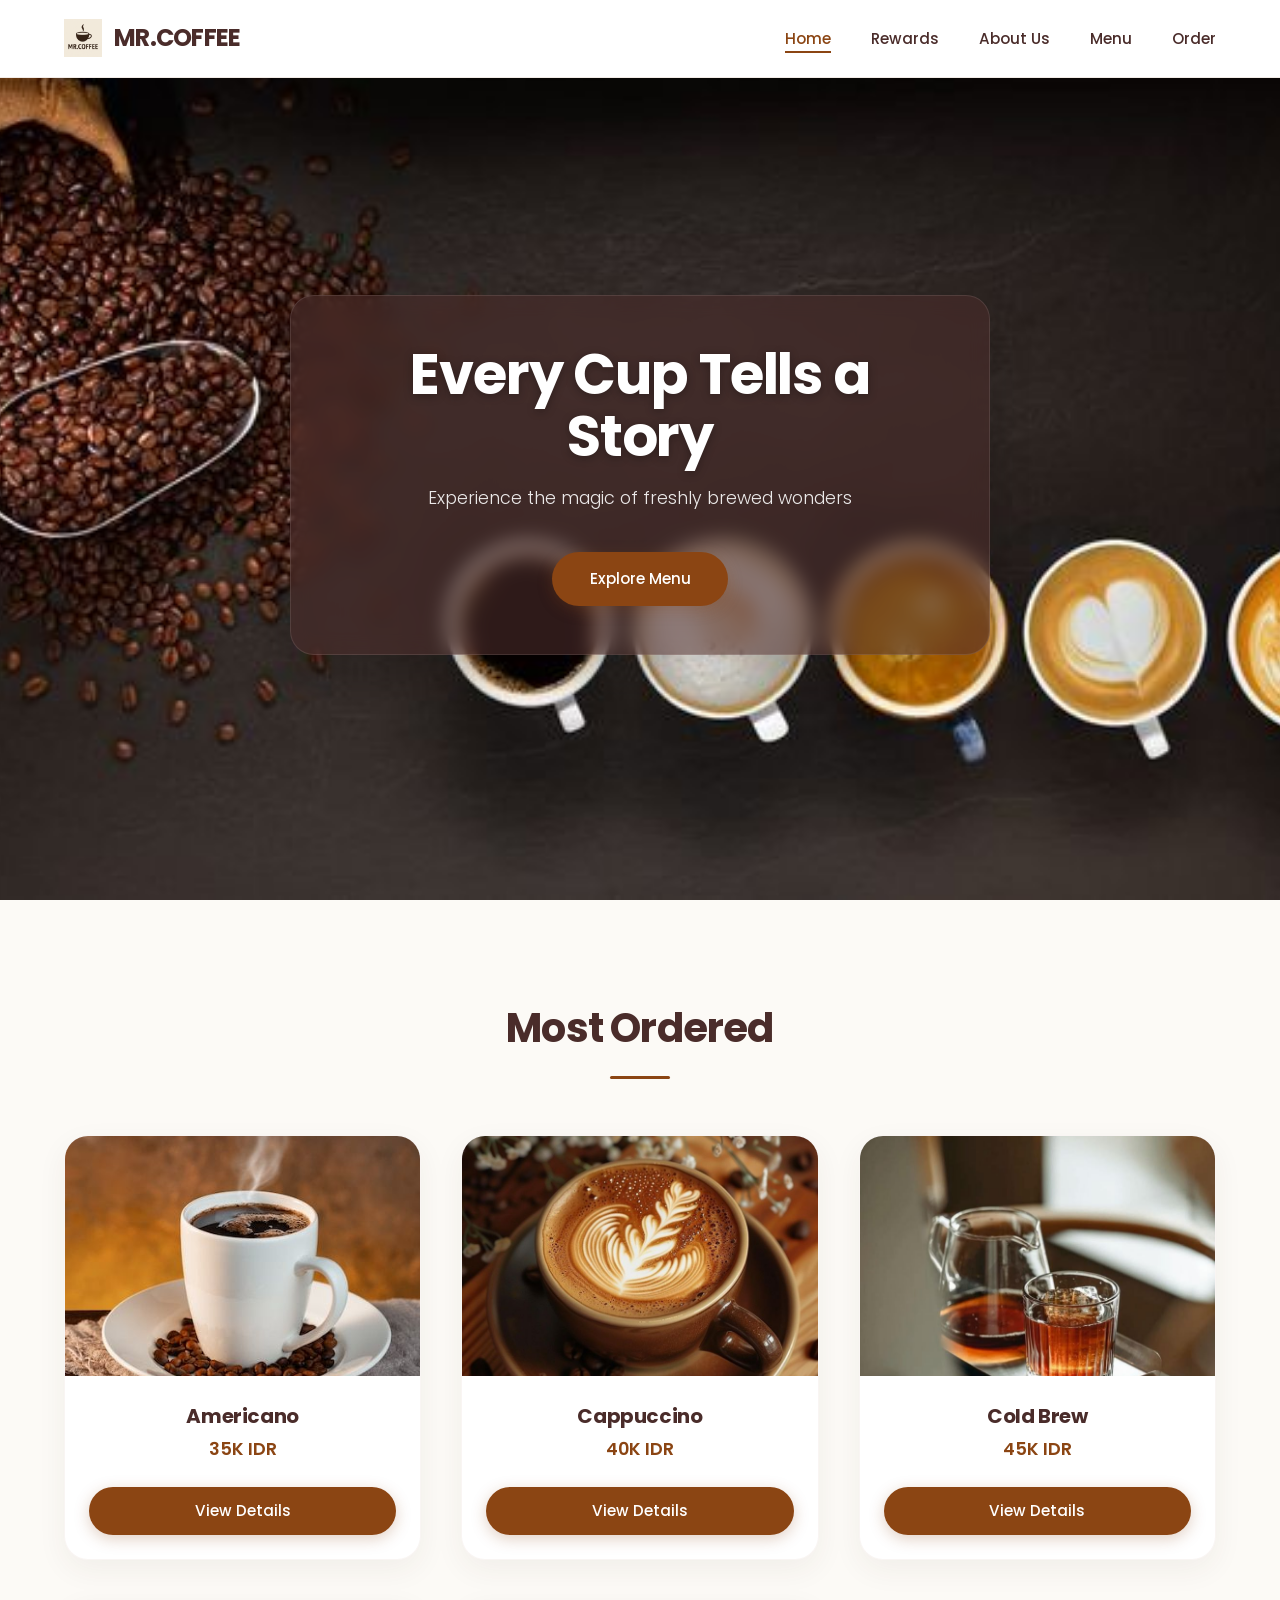
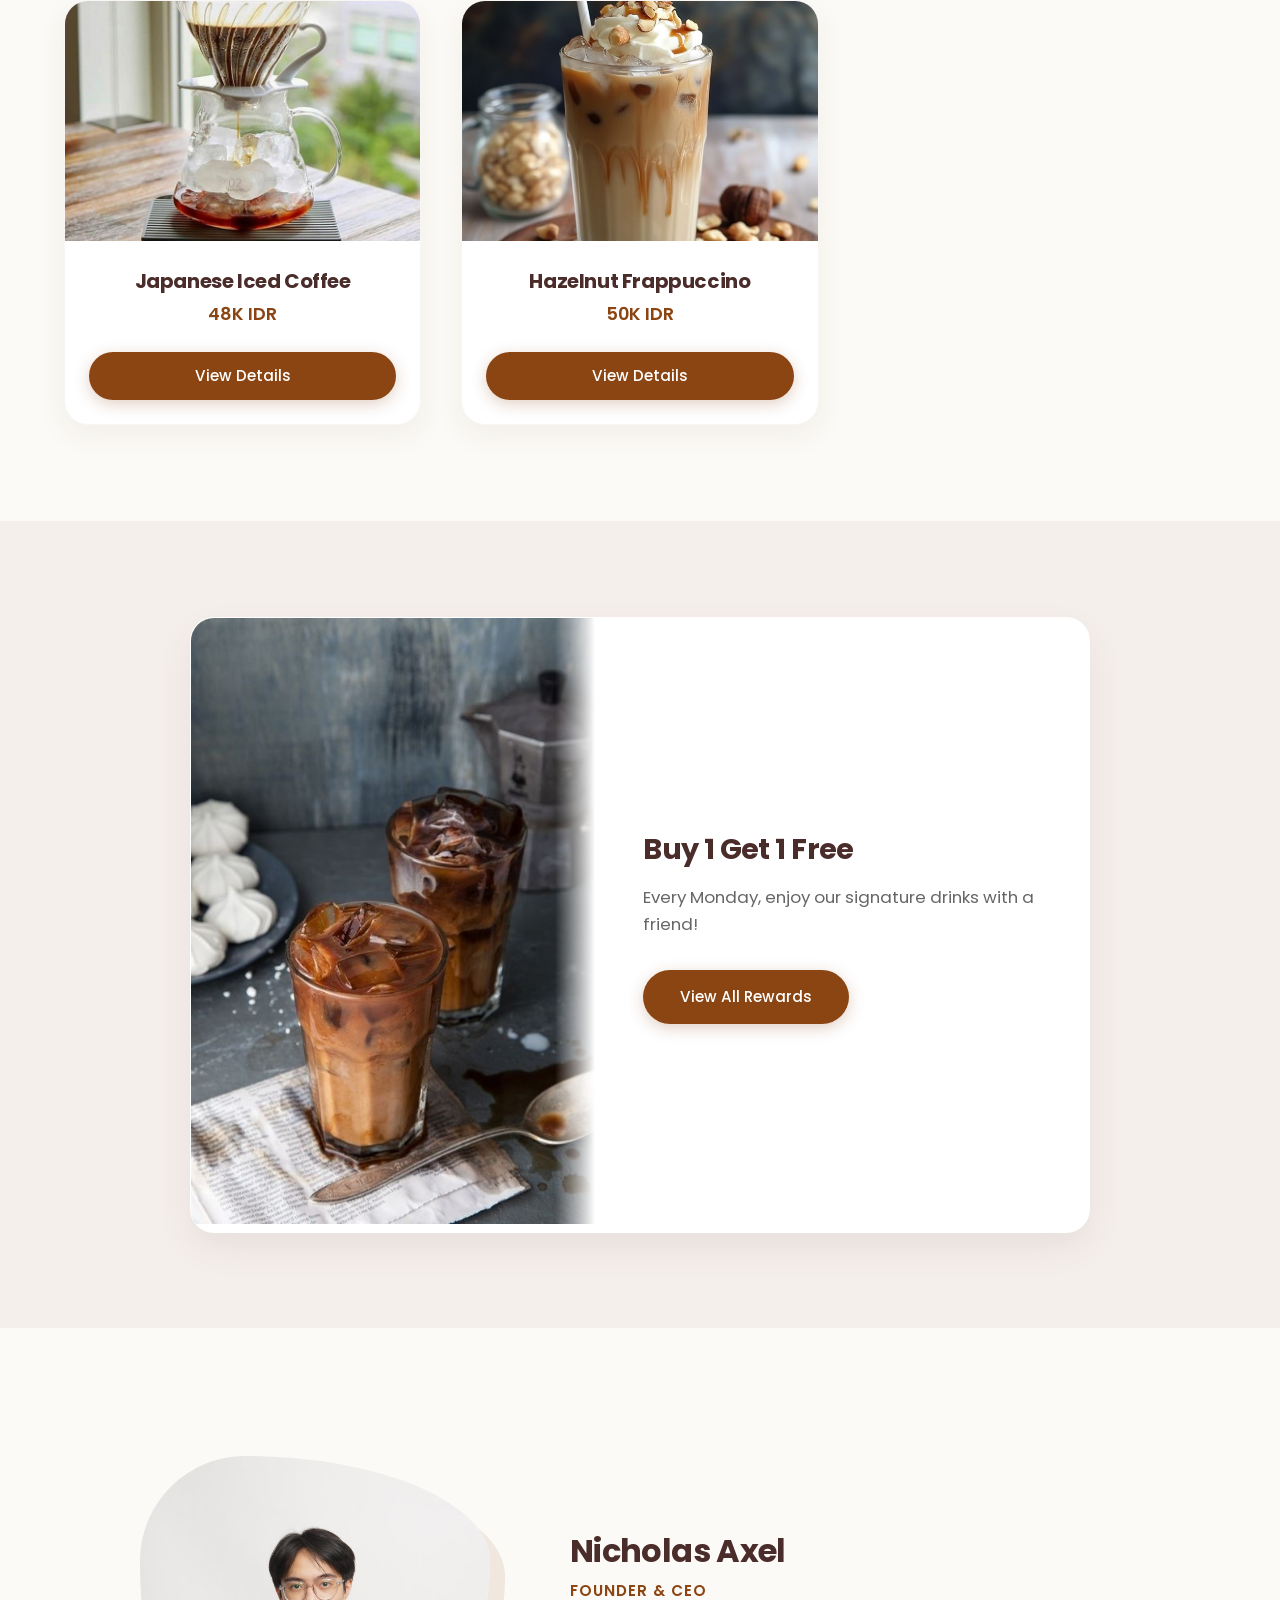
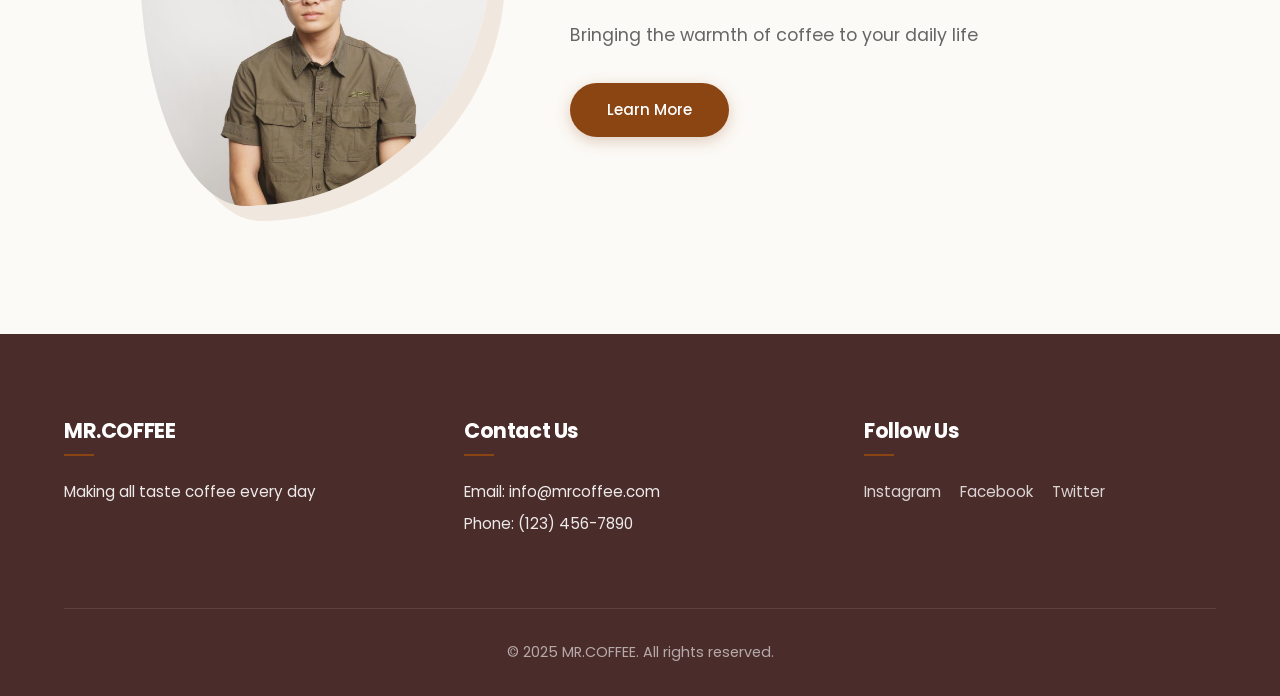
==== index.html @ ff568e62 "Update design and name" ====
<!DOCTYPE html>
<html lang="en">
<head>
    <meta charset="UTF-8">
    <meta name="viewport" content="width=device-width, initial-scale=1.0">
    <title>MR.COFFEE - Your Daily Coffee Companion</title>
    <link rel="stylesheet" href="css/style.css?v=2">
    <link rel="stylesheet" href="css/responsive.css">
    <link rel="preconnect" href="https://fonts.googleapis.com">
    <link rel="preconnect" href="https://fonts.gstatic.com" crossorigin>
    <link href="https://fonts.googleapis.com/css2?family=Poppins:wght@300;400;500;600;700&display=swap" rel="stylesheet">
</head>
<body>
    <header>
        <nav class="navbar">
            <div class="logo">
             <img src="images/logo copy.png" alt="MR.COFFEE Logo">
               <h1>MR.COFFEE</h1>
        </div>

            <ul class="nav-links">
                <li><a href="index.html" class="active">Home</a></li>
                <li><a href="pages/rewards.html">Rewards</a></li>
                <li><a href="pages/about.html">About Us</a></li>
                <li><a href="pages/menu.html">Menu</a></li>
                <li><a href="pages/order.html">Order</a></li>
            </ul>
            <div class="hamburger">
                <span></span>
                <span></span>
                <span></span>
            </div>
        </nav>
    </header>

    <main>
        <!-- Banner Section -->
        <section class="banner">
            <div class="banner-content">
                <h2>Every Cup Tells a Story</h2>
                <p>Experience the magic of freshly brewed wonders</p>
                <a href="pages/menu.html" class="cta-button">Explore Menu</a>
            </div>
        </section> 

        <!-- Most Ordered Section -->
        <section class="most-ordered">
            <h2>Most Ordered</h2>
            <div class="product-grid">
            </div>
        </section>

        <!-- Rewards Section -->
        <section class="special-reward">
            <div class="reward-card">
                <div class="reward-img-wrapper">
                    <img src="images/buy1get1.jpg" alt="Buy 1 Get 1 Free">
                </div>
                <div class="reward-info">
                    <h3>Buy 1 Get 1 Free</h3>
                    <p>Every Monday, enjoy our signature drinks with a friend!</p>
                    <a href="pages/rewards.html" class="btn-reward">View All Rewards</a>
                </div>
            </div>
        </section>

        <!-- CEO Section -->
        <section class="ceo-preview">
            <div class="ceo-content">
                <img src="images/susantoliman.jpg" alt="Nicholas Axel">
                <div class="ceo-info">
                    <h3>Nicholas Axel</h3>
                    <p>Founder & CEO</p>
                    <p>Bringing the warmth of coffee to your daily life</p>
                    <a href="pages/about.html" class="cta-button">Learn More</a>
                </div>
            </div>
        </section>
    </main>

    <footer>
        <div class="footer-content">
            <div class="footer-section">
                <h3>MR.COFFEE</h3>
                <p>Making all taste coffee every day</p>
            </div>
            <div class="footer-section">
                <h3>Contact Us</h3>
                <p>Email: info@mrcoffee.com</p>
                <p>Phone: (123) 456-7890</p>
            </div>
            <div class="footer-section">
                <h3>Follow Us</h3>
                <div class="social-links">
                    <a href="#">Instagram</a>
                    <a href="#">Facebook</a>
                    <a href="#">Twitter</a>
                </div>
            </div>
        </div>
        <div class="footer-bottom">
            <p>&copy; 2025 MR.COFFEE. All rights reserved.</p>
        </div>
    </footer>

    <script src="js/main.js"></script>
</body>
</html>
---- css/style.css ----
/* Premium Coffee Shop CSS Reset & Variables */
:root {
    --primary-color: #4A2C2A;
    --accent-color: #8B4513;
    --accent-hover: #6B3410;
    --bg-color: #FCFAF6;
    --card-bg: #FFFFFF;
    --text-main: #333333;
    --text-muted: #666666;
}

* {
    margin: 0;
    padding: 0;
    box-sizing: border-box;
}

body {
    font-family: 'Poppins', sans-serif;
    line-height: 1.6;
    color: var(--text-main);
    background-color: var(--bg-color);
    -webkit-font-smoothing: antialiased;
}

/* Typography Enhancements */
h1, h2, h3, h4 {
    color: var(--primary-color);
    letter-spacing: -0.02em;
}

/* Navigation - Glassmorphism */
.navbar {
    display: flex;
    justify-content: space-between;
    align-items: center;
    padding: 1.2rem 5%;
    background-color: rgba(255, 255, 255, 0.85);
    backdrop-filter: blur(12px);
    -webkit-backdrop-filter: blur(12px);
    border-bottom: 1px solid rgba(139, 69, 19, 0.1);
    position: fixed;
    width: 100%;
    top: 0;
    z-index: 1000;
    transition: all 0.3s ease;
}

.logo h1 {
    font-size: 1.5rem;
    font-weight: 700;
    letter-spacing: -0.03em;
    text-transform: uppercase;
}

.logo {
    display: flex;
    align-items: center;
    gap: 12px;
}

.logo img {
    height: 38px;
    width: auto;
    object-fit: contain;
}

.nav-links {
    display: flex;
    list-style: none;
    gap: 2.5rem;
}

.nav-links a {
    text-decoration: none;
    color: var(--primary-color);
    font-weight: 500;
    font-size: 0.95rem;
    position: relative;
    padding-bottom: 4px;
    transition: color 0.3s ease;
}

.nav-links a::after {
    content: '';
    position: absolute;
    bottom: 0;
    left: 0;
    width: 0%;
    height: 2px;
    background-color: var(--accent-color);
    transition: width 0.3s ease;
}

.nav-links a:hover {
    color: var(--accent-color);
}

.nav-links a:hover::after, .nav-links a.active::after {
    width: 100%;
}

.nav-links a.active {
    color: var(--accent-color);
}

/* Banner Section - Modern Layout */
.banner {
    height: 100vh;
    background: url('../images/banner.jpeg');
    background-size: cover;
    background-position: center;
    background-attachment: fixed;
    display: flex;
    align-items: center;
    justify-content: center;
    text-align: center;
}

.banner-content {
    max-width: 700px;
    padding: 3rem;
    background: rgba(74, 44, 42, 0.6);
    backdrop-filter: blur(10px);
    -webkit-backdrop-filter: blur(10px);
    border-radius: 24px;
    border: 1px solid rgba(255,255,255,0.1);
    color: #fff;
    margin-top: 50px;
    box-shadow: 0 20px 40px rgba(0,0,0,0.2);
}

.banner-content h2 {
    color: #fff;
    font-size: 3.5rem;
    font-weight: 700;
    margin-bottom: 1rem;
    line-height: 1.1;
    text-shadow: 0 2px 10px rgba(0,0,0,0.3);
}

.banner-content p {
    font-size: 1.1rem;
    font-weight: 300;
    margin-bottom: 2.5rem;
    opacity: 0.9;
}

/* Section Headings */
section > h2 {
    text-align: center;
    font-size: 2.5rem;
    margin-bottom: 3.5rem;
    position: relative;
}

section > h2::after {
    content: '';
    display: block;
    width: 60px;
    height: 3px;
    background-color: var(--accent-color);
    margin: 1rem auto 0;
    border-radius: 2px;
}

/* Most Ordered Section */
.most-ordered {
    padding: 6rem 5%;
}

.product-grid {
    display: grid;
    grid-template-columns: repeat(auto-fit, minmax(260px, 1fr));
    gap: 2.5rem;
    max-width: 1200px;
    margin: 0 auto;
}

.product-card {
    background-color: var(--card-bg);
    border-radius: 24px;
    overflow: hidden;
    box-shadow: 0 10px 30px rgba(74, 44, 42, 0.06);
    text-align: center;
    display: flex;
    flex-direction: column;
    border: 1px solid rgba(139, 69, 19, 0.05);
    transition: transform 0.4s cubic-bezier(0.165, 0.84, 0.44, 1), box-shadow 0.4s cubic-bezier(0.165, 0.84, 0.44, 1);
}

.product-card:hover {
    transform: translateY(-8px);
    box-shadow: 0 20px 40px rgba(74, 44, 42, 0.12);
}

.product-card .img-container {
    overflow: hidden;
    width: 100%;
    height: 240px;
    position: relative;
}

.product-card img {
    width: 100%;
    height: 100%;
    object-fit: cover;
    display: block;
    transition: transform 0.6s ease;
}

.product-card:hover img {
    transform: scale(1.1);
}

.product-card h3 {
    font-size: 1.25rem;
    margin: 1.5rem 0 0.2rem;
}

.product-card .price {
    color: var(--accent-color);
    font-weight: 600;
    font-size: 1.1rem;
    margin-bottom: 1.5rem;
}

/* Special Reward Section - Ticket Style */
.special-reward {
    padding: 6rem 5%;
    background-color: #F5EFEB;
}

.reward-card {
    display: flex;
    align-items: center;
    background-color: var(--card-bg);
    border-radius: 24px;
    box-shadow: 0 15px 35px rgba(74, 44, 42, 0.08);
    overflow: hidden;
    max-width: 900px;
    margin: 0 auto;
    border: 1px solid rgba(255,255,255,0.5);
    position: relative;
}

.reward-img-wrapper {
    width: 45%;
    height: 100%;
    overflow: hidden;
    position: relative;
}

.reward-img-wrapper::after {
    content: '';
    position: absolute;
    top: 0; right: 0; bottom: 0;
    width: 40px;
    background: linear-gradient(to right, transparent, var(--card-bg));
    z-index: 2;
}

.reward-card img {
    width: 100%;
    height: 100%;
    min-height: 300px;
    object-fit: cover;
    transition: transform 0.6s ease;
}

.reward-card:hover img {
    transform: scale(1.05);
}

.reward-info {
    padding: 3rem;
    flex: 1;
    z-index: 3;
}

.reward-info h3 {
    font-size: 1.8rem;
    margin-bottom: 0.8rem;
}

.reward-info p {
    font-size: 1.05rem;
    color: var(--text-muted);
    margin-bottom: 2rem;
}

/* CEO Preview Section - Organic Blob */
.ceo-preview {
    padding: 8rem 5%;
    background-color: var(--bg-color);
}

.ceo-content {
    display: flex;
    align-items: center;
    gap: 5rem;
    max-width: 1000px;
    margin: 0 auto;
}

.ceo-content img {
    width: 350px;
    height: 350px;
    object-fit: cover;
    border-radius: 30% 70% 70% 30% / 30% 30% 70% 70%;
    box-shadow: 15px 15px 0px rgba(139, 69, 19, 0.1);
    transition: all 0.5s ease-in-out;
}

.ceo-content:hover img {
    border-radius: 50% 50% 50% 50% / 50% 50% 50% 50%;
    transform: translateY(-5px);
}

.ceo-info h3 {
    font-size: 2rem;
    margin-bottom: 0.2rem;
}

.ceo-info p:first-of-type {
    color: var(--accent-color);
    font-weight: 600;
    margin-bottom: 1rem;
    font-size: 0.95rem;
    letter-spacing: 1px;
    text-transform: uppercase;
}

.ceo-info p:nth-of-type(2) {
    font-size: 1.1rem;
    color: var(--text-muted);
    margin-bottom: 2rem;
    line-height: 1.8;
}

/* Buttons */
.cta-button, .btn-reward {
    display: inline-block;
    padding: 0.8rem 2.2rem;
    background-color: var(--accent-color);
    color: #fff;
    text-decoration: none;
    border-radius: 30px;
    font-weight: 500;
    font-size: 0.95rem;
    transition: all 0.3s ease;
    box-shadow: 0 4px 15px rgba(139, 69, 19, 0.25);
    border: 2px solid transparent;
}

.cta-button:hover, .btn-reward:hover {
    background-color: transparent;
    color: var(--accent-color);
    border-color: var(--accent-color);
    transform: translateY(-3px);
    box-shadow: 0 8px 20px rgba(139, 69, 19, 0.15);
}

.cta-button:active, .btn-reward:active {
    transform: scale(0.96) translateY(0);
}

.product-card .cta-button {
    margin: 0 1.5rem 1.5rem;
    padding: 0.6rem 1.5rem;
}

/* Footer */
footer {
    background-color: var(--primary-color);
    color: rgba(255, 255, 255, 0.9);
    padding: 5rem 5% 2rem;
}

.footer-content {
    display: grid;
    grid-template-columns: repeat(auto-fit, minmax(250px, 1fr));
    gap: 3rem;
    margin-bottom: 4rem;
    max-width: 1200px;
    margin-left: auto;
    margin-right: auto;
}

.footer-section h3 {
    color: #fff;
    margin-bottom: 1.5rem;
    font-size: 1.3rem;
    position: relative;
    padding-bottom: 0.5rem;
}

.footer-section h3::after {
    content: '';
    position: absolute;
    bottom: 0;
    left: 0;
    width: 30px;
    height: 2px;
    background-color: var(--accent-color);
}

.footer-section p {
    margin-bottom: 0.5rem;
    font-size: 0.95rem;
}

.social-links {
    display: flex;
    gap: 1.2rem;
}

.social-links a {
    color: rgba(255,255,255,0.8);
    text-decoration: none;
    transition: color 0.3s ease;
    font-size: 0.95rem;
}

.social-links a:hover {
    color: var(--accent-color);
}

.footer-bottom {
    text-align: center;
    padding-top: 2rem;
    border-top: 1px solid rgba(255,255,255,0.1);
    font-size: 0.9rem;
    color: rgba(255,255,255,0.6);
}

/* Responsive */
@media (max-width: 768px) {
    .ceo-content, .reward-card {
        flex-direction: column;
        text-align: center;
    }
    
    .reward-img-wrapper {
        width: 100%;
        height: 250px;
    }
    
    .reward-img-wrapper::after {
        background: linear-gradient(to bottom, transparent, var(--card-bg));
        width: 100%;
        height: 40px;
        top: auto;
    }
    
    .nav-links {
        display: none;
    }
    
    .hamburger {
        display: flex;
    }
}

/* Animations */
@keyframes fadeInUp {
    from { opacity: 0; transform: translateY(30px); }
    to { opacity: 1; transform: translateY(0); }
}

.hamburger {
    display: none;
    flex-direction: column;
    gap: 6px;
    cursor: pointer;
}

.hamburger span {
    width: 30px;
    height: 3px;
    background-color: var(--primary-color);
    transition: all 0.3s ease;
}

/* Scroll Animations */
.fade-in-section {
    opacity: 0;
    transform: translateY(40px);
    transition: opacity 1s cubic-bezier(0.165, 0.84, 0.44, 1), transform 1s cubic-bezier(0.165, 0.84, 0.44, 1);
    will-change: opacity, transform;
}
.fade-in-section.is-visible {
    opacity: 1;
    transform: none;
}
---- css/responsive.css ----
@media screen and (max-width: 1024px) {
    .banner-content h2 {
        font-size: 2.8rem;
    }

    .ceo-content {
        flex-direction: column;
        text-align: center;
    }

    .ceo-content img {
        width: 250px;
        height: 250px;
    }
}

@media screen and (max-width: 768px) {
    .navbar {
        padding: 1rem 3%;
    }

    .nav-links {
        display: none;
        position: absolute;
        top: 100%;
        left: 0;
        width: 100%;
        background-color: #fff;
        padding: 1rem 0;
        flex-direction: column;
        align-items: center;
        box-shadow: 0 2px 5px rgba(0,0,0,0.1);
    }

    .nav-links.active {
        display: flex;
    }

    .hamburger {
        display: flex;
    }

    .banner-content h2 {
        font-size: 2.2rem;
    }

    .banner-content p {
        font-size: 1rem;
    }

    .reward-card {
        flex-direction: column;
    }

    .reward-card img {
        width: 100%;
        height: 200px;
    }

    .product-grid {
        grid-template-columns: repeat(2, 1fr);
    }
}

@media screen and (max-width: 480px) {
    .banner-content h2 {
        font-size: 1.8rem;
    }

    .product-grid {
        grid-template-columns: 1fr;
    }

    .footer-content {
        grid-template-columns: 1fr;
        text-align: center;
    }

    .social-links {
        justify-content: center;
    }

    .ceo-content img {
        width: 200px;
        height: 200px;
    }
}
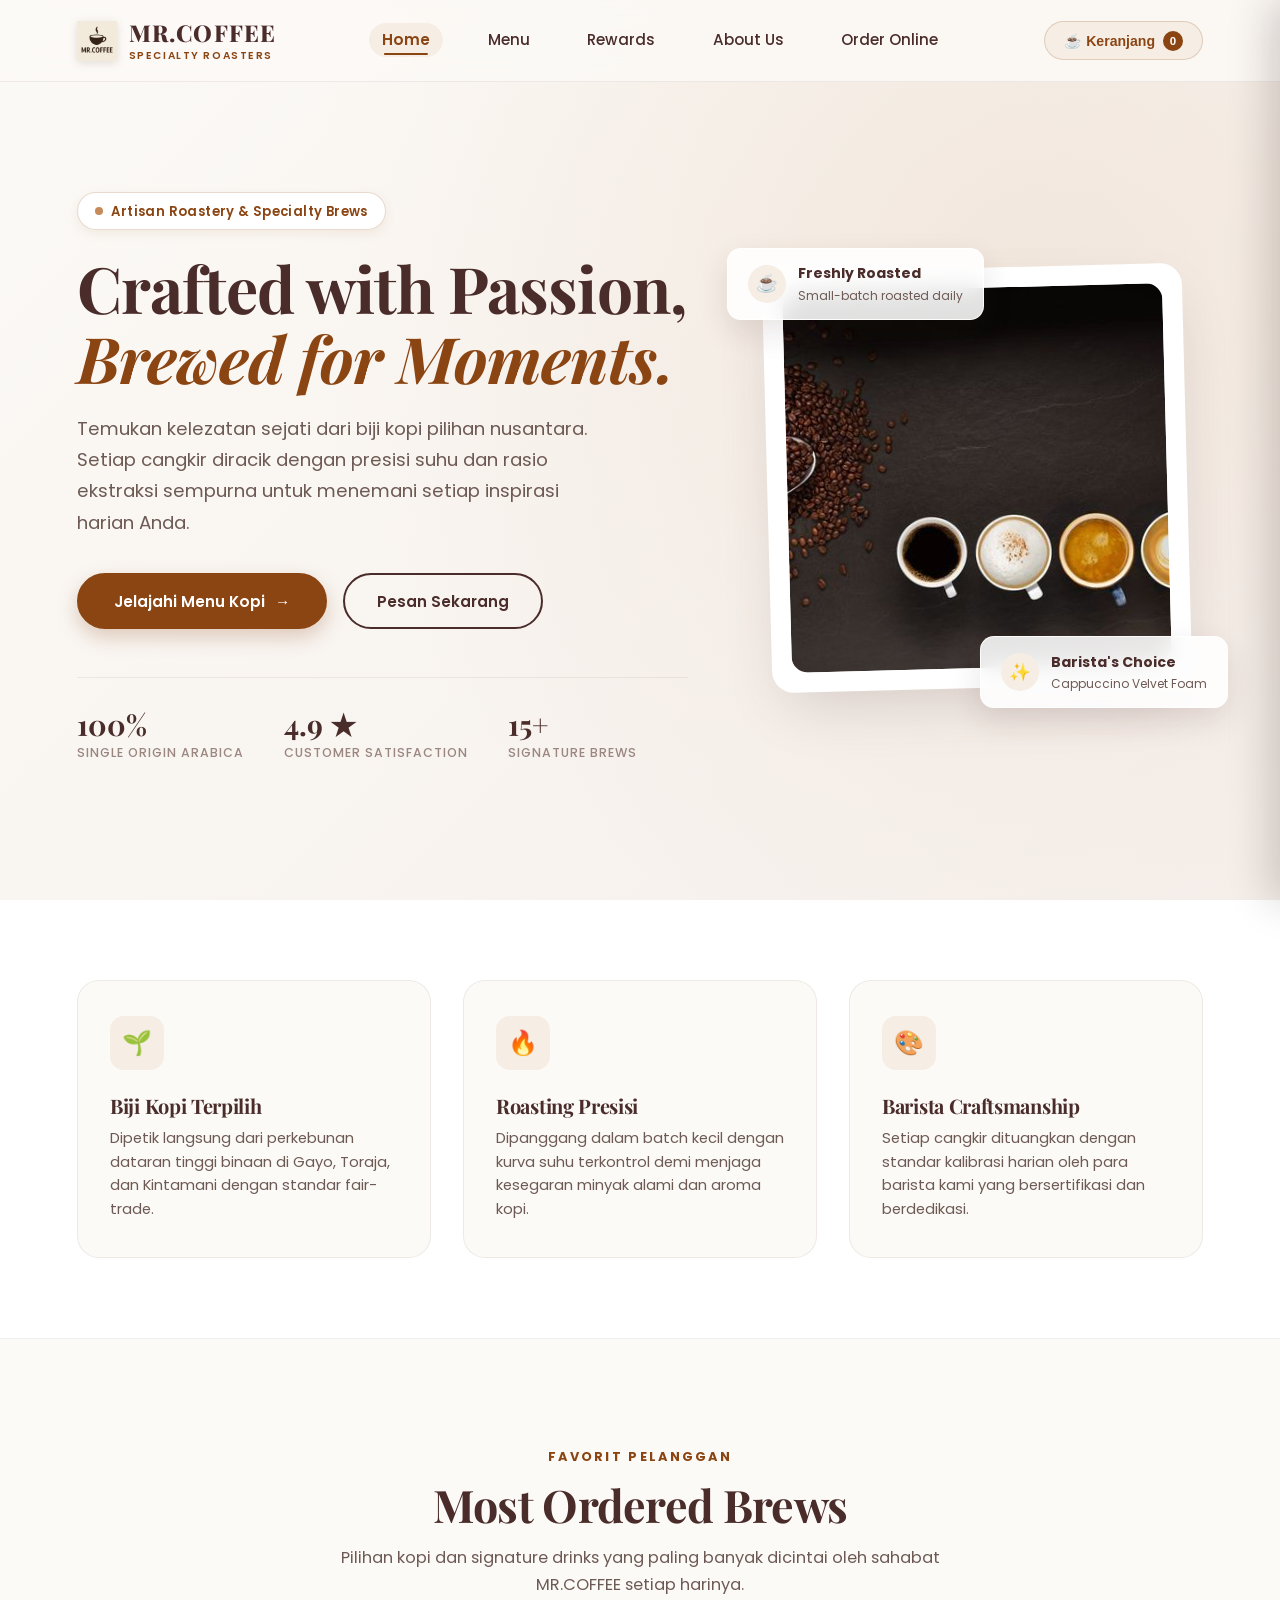
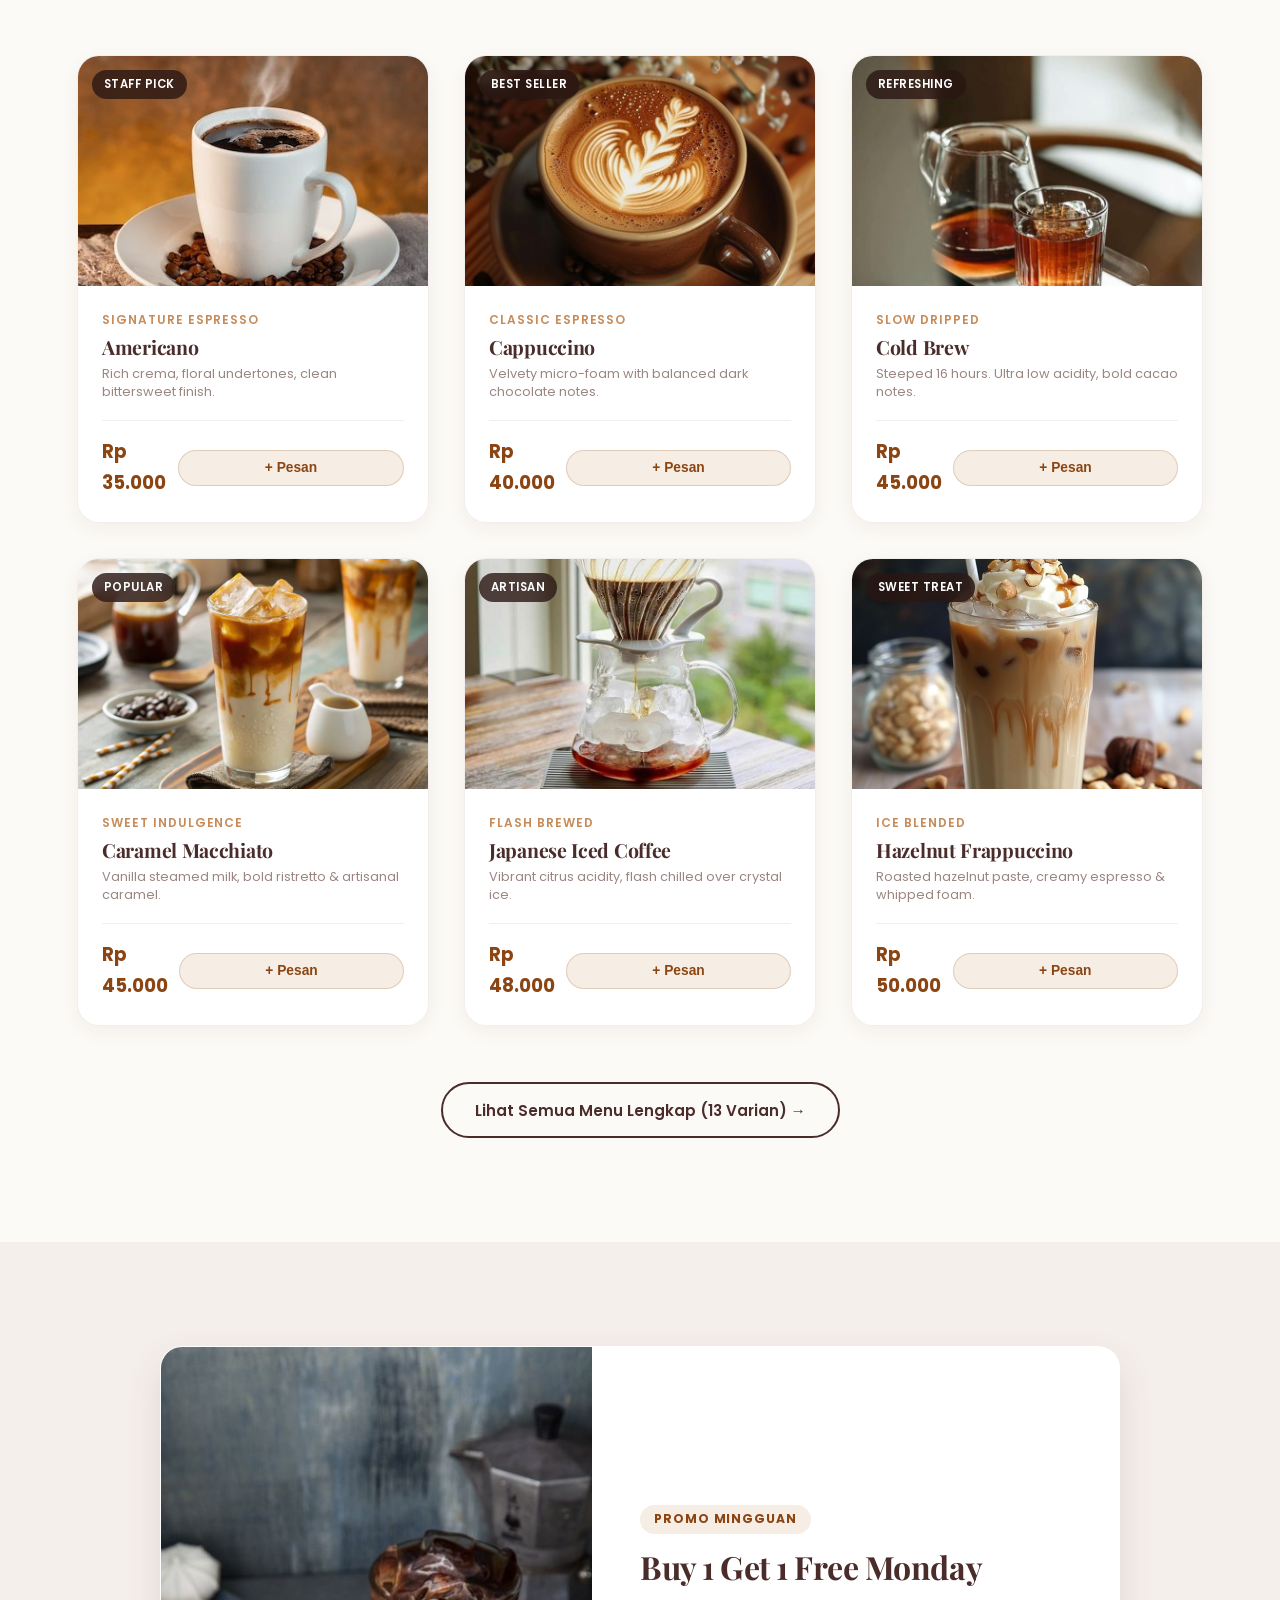
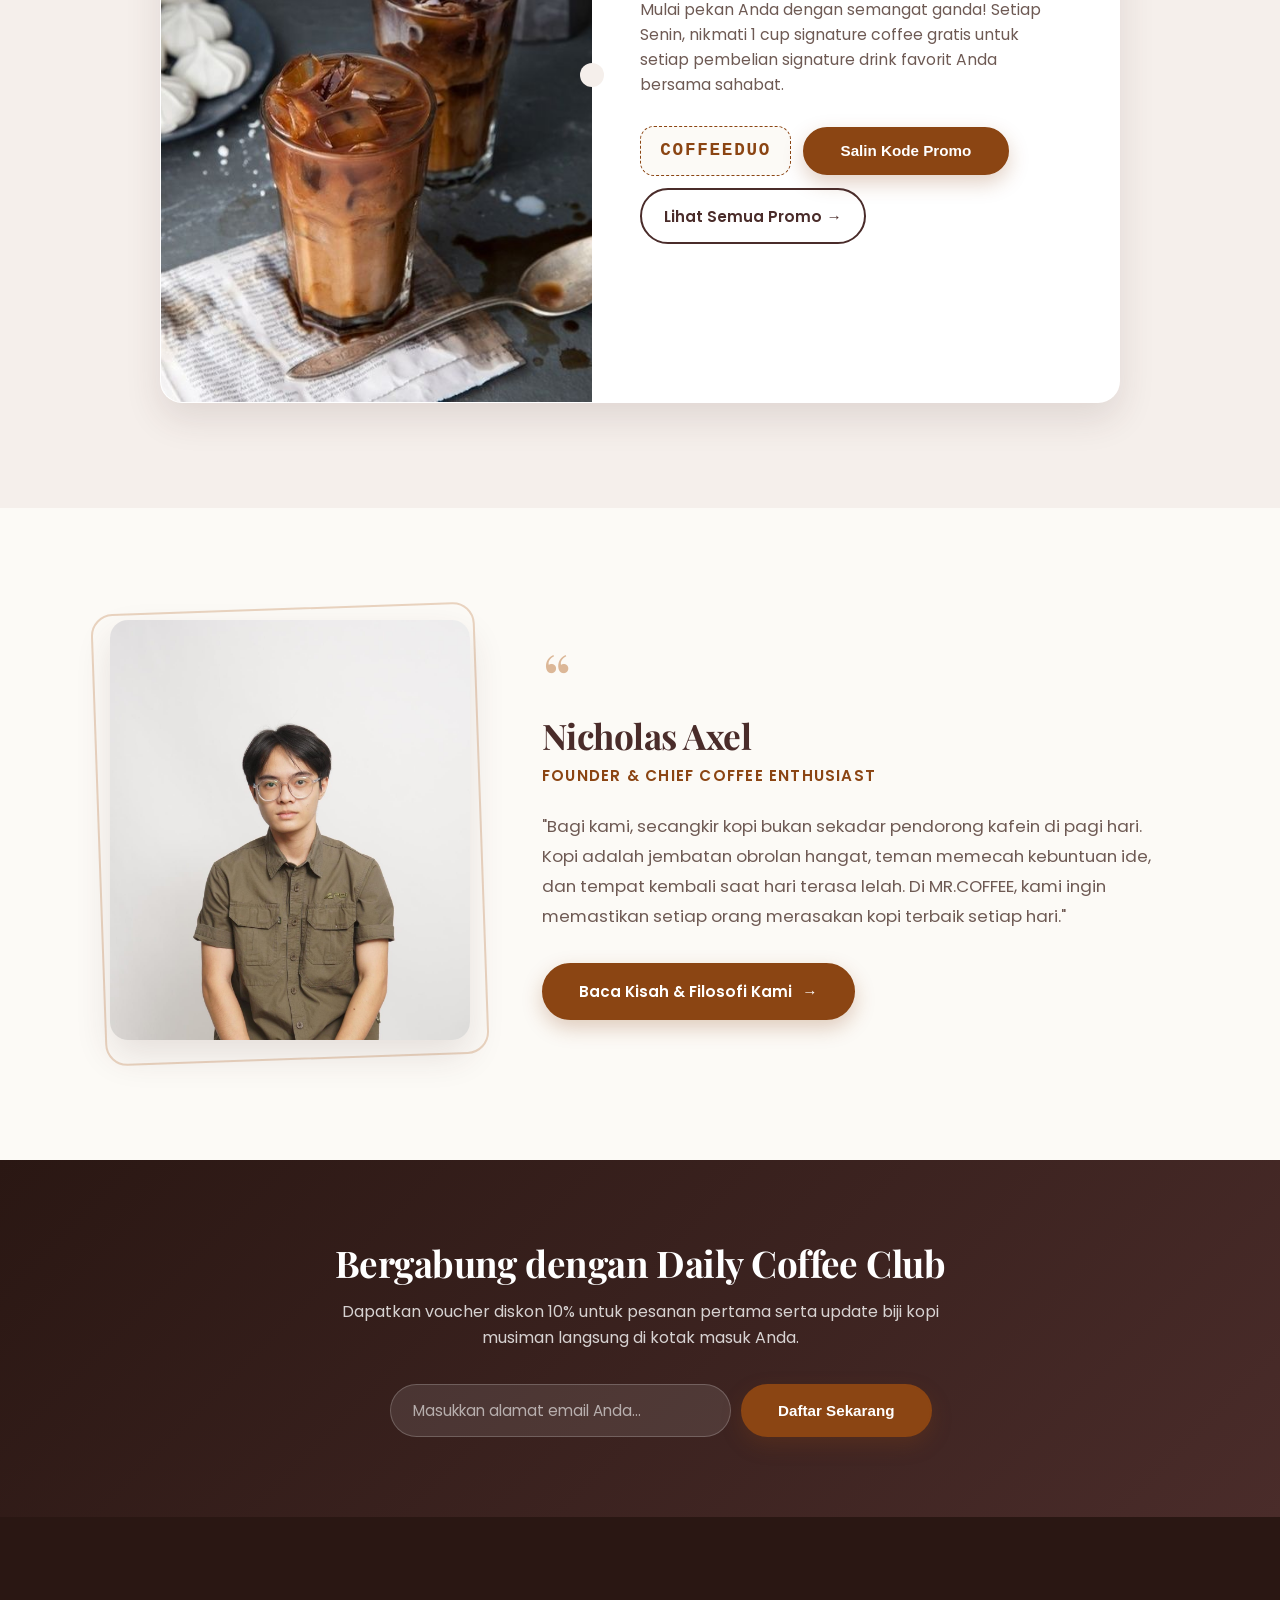
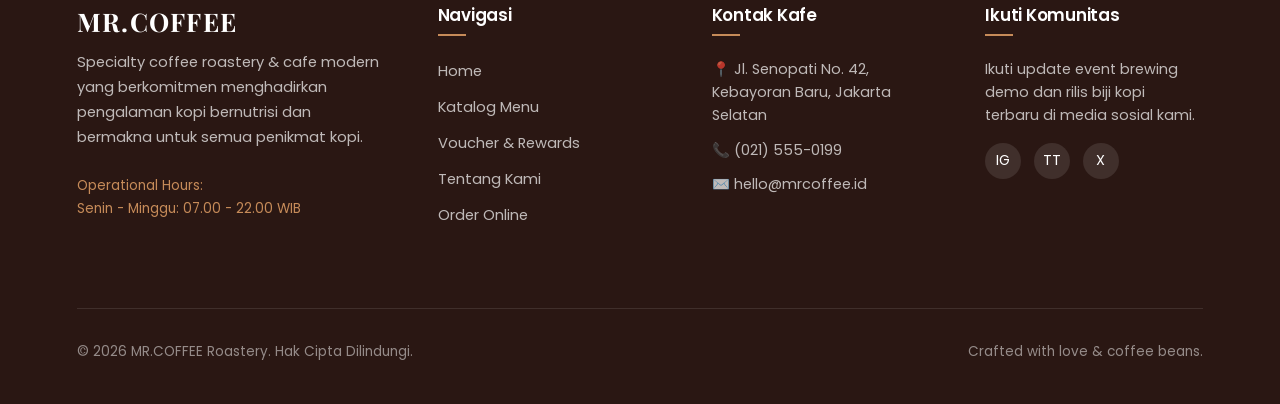
==== commit 3c94edcb: "feat(ui): overhaul flow, artisan layout, component motion, and unified cart system" ====
--- a/index.html
+++ b/index.html
@@ -1,108 +1,261 @@
 <!DOCTYPE html>
-<html lang="en">
+<html lang="id">
 <head>
     <meta charset="UTF-8">
     <meta name="viewport" content="width=device-width, initial-scale=1.0">
-    <title>MR.COFFEE - Your Daily Coffee Companion</title>
-    <link rel="stylesheet" href="css/style.css?v=2">
-    <link rel="stylesheet" href="css/responsive.css">
+    <title>MR.COFFEE - Artisan Specialty Coffee & Daily Companion</title>
+    <meta name="description" content="Nikmati kopi artisan specialty pilihan terbaik dari petani nusantara. Dipanggang dengan presisi, diseduh untuk menemani setiap cerita Anda.">
+    
+    <!-- Google Fonts -->
     <link rel="preconnect" href="https://fonts.googleapis.com">
     <link rel="preconnect" href="https://fonts.gstatic.com" crossorigin>
-    <link href="https://fonts.googleapis.com/css2?family=Poppins:wght@300;400;500;600;700&display=swap" rel="stylesheet">
+    <link href="https://fonts.googleapis.com/css2?family=Playfair+Display:ital,wght@0,600;0,700;1,600&family=Poppins:wght@300;400;500;600;700&display=swap" rel="stylesheet">
+    
+    <!-- Stylesheets -->
+    <link rel="stylesheet" href="css/style.css">
 </head>
 <body>
+    <!-- Navigation Bar -->
     <header>
         <nav class="navbar">
-            <div class="logo">
-             <img src="images/logo copy.png" alt="MR.COFFEE Logo">
-               <h1>MR.COFFEE</h1>
-        </div>
+            <a href="index.html" class="logo">
+                <img src="images/logo copy.png" alt="MR.COFFEE Logo">
+                <div class="logo-text-group">
+                    <h1>MR.COFFEE</h1>
+                    <span class="logo-tagline">Specialty Roasters</span>
+                </div>
+            </a>
 
             <ul class="nav-links">
                 <li><a href="index.html" class="active">Home</a></li>
+                <li><a href="pages/menu.html">Menu</a></li>
                 <li><a href="pages/rewards.html">Rewards</a></li>
                 <li><a href="pages/about.html">About Us</a></li>
-                <li><a href="pages/menu.html">Menu</a></li>
-                <li><a href="pages/order.html">Order</a></li>
+                <li><a href="pages/order.html">Order Online</a></li>
             </ul>
-            <div class="hamburger">
-                <span></span>
-                <span></span>
-                <span></span>
+
+            <div class="nav-actions">
+                <button class="cart-trigger-btn" aria-label="Lihat Keranjang">
+                    <span>☕ Keranjang</span>
+                    <span class="cart-badge">0</span>
+                </button>
+                <button class="hamburger" aria-label="Toggle Menu">
+                    <span></span>
+                    <span></span>
+                    <span></span>
+                </button>
             </div>
         </nav>
     </header>
 
     <main>
-        <!-- Banner Section -->
-        <section class="banner">
-            <div class="banner-content">
-                <h2>Every Cup Tells a Story</h2>
-                <p>Experience the magic of freshly brewed wonders</p>
-                <a href="pages/menu.html" class="cta-button">Explore Menu</a>
-            </div>
-        </section> 
+        <!-- Hero Section -->
+        <section class="hero-section">
+            <div class="hero-bg-overlay"></div>
+            <div class="hero-container">
+                <div class="hero-content">
+                    <div class="hero-pill-badge">
+                        <span class="dot"></span>
+                        <span>Artisan Roastery & Specialty Brews</span>
+                    </div>
+                    <h1 class="hero-title">
+                        Crafted with Passion, <br>
+                        <em>Brewed for Moments.</em>
+                    </h1>
+                    <p class="hero-subtitle">
+                        Temukan kelezatan sejati dari biji kopi pilihan nusantara. Setiap cangkir diracik dengan presisi suhu dan rasio ekstraksi sempurna untuk menemani setiap inspirasi harian Anda.
+                    </p>
+                    <div class="hero-cta-group">
+                        <a href="pages/menu.html" class="btn-primary">
+                            <span>Jelajahi Menu Kopi</span>
+                            <span>→</span>
+                        </a>
+                        <a href="pages/order.html" class="btn-secondary">
+                            <span>Pesan Sekarang</span>
+                        </a>
+                    </div>
+                    <div class="hero-metrics">
+                        <div class="metric-item">
+                            <span class="metric-number">100%</span>
+                            <span class="metric-label">Single Origin Arabica</span>
+                        </div>
+                        <div class="metric-item">
+                            <span class="metric-number">4.9 ★</span>
+                            <span class="metric-label">Customer Satisfaction</span>
+                        </div>
+                        <div class="metric-item">
+                            <span class="metric-number">15+</span>
+                            <span class="metric-label">Signature Brews</span>
+                        </div>
+                    </div>
+                </div>
+
+                <div class="hero-visual">
+                    <div class="floating-glass-badge top-badge">
+                        <div class="badge-icon-box">☕</div>
+                        <div class="badge-text-box">
+                            <h5>Freshly Roasted</h5>
+                            <p>Small-batch roasted daily</p>
+                        </div>
+                    </div>
+
+                    <div class="hero-card-stage">
+                        <div class="hero-image-wrapper">
+                            <img src="images/banner.jpeg" alt="MR.COFFEE Artisan Cup">
+                        </div>
+                    </div>
+
+                    <div class="floating-glass-badge bottom-badge">
+                        <div class="badge-icon-box">✨</div>
+                        <div class="badge-text-box">
+                            <h5>Barista's Choice</h5>
+                            <p>Cappuccino Velvet Foam</p>
+                        </div>
+                    </div>
+                </div>
+            </div>
+        </section>
+
+        <!-- Brand Pillars / Features -->
+        <section class="features-section">
+            <div class="features-grid">
+                <div class="feature-card reveal stagger-1">
+                    <div class="feature-icon-wrapper">🌱</div>
+                    <h3>Biji Kopi Terpilih</h3>
+                    <p>Dipetik langsung dari perkebunan dataran tinggi binaan di Gayo, Toraja, dan Kintamani dengan standar fair-trade.</p>
+                </div>
+                <div class="feature-card reveal stagger-2">
+                    <div class="feature-icon-wrapper">🔥</div>
+                    <h3>Roasting Presisi</h3>
+                    <p>Dipanggang dalam batch kecil dengan kurva suhu terkontrol demi menjaga kesegaran minyak alami dan aroma kopi.</p>
+                </div>
+                <div class="feature-card reveal stagger-3">
+                    <div class="feature-icon-wrapper">🎨</div>
+                    <h3>Barista Craftsmanship</h3>
+                    <p>Setiap cangkir dituangkan dengan standar kalibrasi harian oleh para barista kami yang bersertifikasi dan berdedikasi.</p>
+                </div>
+            </div>
+        </section>
 
         <!-- Most Ordered Section -->
         <section class="most-ordered">
-            <h2>Most Ordered</h2>
+            <div class="section-header-block reveal">
+                <span class="section-kicker">FAVORIT PELANGGAN</span>
+                <h2 class="section-title">Most Ordered Brews</h2>
+                <p class="section-desc">Pilihan kopi dan signature drinks yang paling banyak dicintai oleh sahabat MR.COFFEE setiap harinya.</p>
+            </div>
             <div class="product-grid">
-            </div>
-        </section>
-
-        <!-- Rewards Section -->
+                <!-- Rendered dynamically by js/main.js -->
+            </div>
+            <div style="text-align: center; margin-top: 3.5rem;" class="reveal">
+                <a href="pages/menu.html" class="btn-secondary">
+                    <span>Lihat Semua Menu Lengkap (13 Varian) →</span>
+                </a>
+            </div>
+        </section>
+
+        <!-- Special Reward Ticket Section -->
         <section class="special-reward">
-            <div class="reward-card">
-                <div class="reward-img-wrapper">
-                    <img src="images/buy1get1.jpg" alt="Buy 1 Get 1 Free">
-                </div>
-                <div class="reward-info">
-                    <h3>Buy 1 Get 1 Free</h3>
-                    <p>Every Monday, enjoy our signature drinks with a friend!</p>
-                    <a href="pages/rewards.html" class="btn-reward">View All Rewards</a>
-                </div>
-            </div>
-        </section>
-
-        <!-- CEO Section -->
+            <div class="reward-ticket-wrapper reveal">
+                <div class="reward-card">
+                    <div class="reward-img-wrapper">
+                        <img src="images/buy1get1.jpg" alt="Promo Buy 1 Get 1 Free">
+                    </div>
+                    <div class="reward-info">
+                        <span class="reward-badge-tag">Promo Mingguan</span>
+                        <h3>Buy 1 Get 1 Free Monday</h3>
+                        <p>Mulai pekan Anda dengan semangat ganda! Setiap Senin, nikmati 1 cup signature coffee gratis untuk setiap pembelian signature drink favorit Anda bersama sahabat.</p>
+                        <div class="promo-code-container">
+                            <span class="promo-code-box">COFFEEDUO</span>
+                            <button class="btn-primary" onclick="copyPromoCode('COFFEEDUO')">
+                                <span>Salin Kode Promo</span>
+                            </button>
+                            <a href="pages/rewards.html" class="btn-secondary" style="padding: 0.85rem 1.4rem;">
+                                <span>Lihat Semua Promo →</span>
+                            </a>
+                        </div>
+                    </div>
+                </div>
+            </div>
+        </section>
+
+        <!-- CEO & Founder Section -->
         <section class="ceo-preview">
-            <div class="ceo-content">
-                <img src="images/susantoliman.jpg" alt="Nicholas Axel">
+            <div class="ceo-content reveal">
+                <div class="ceo-image-wrapper">
+                    <img src="images/susantoliman.jpg" alt="Nicholas Axel - Founder & CEO MR.COFFEE">
+                </div>
                 <div class="ceo-info">
+                    <div class="ceo-quote-mark">“</div>
                     <h3>Nicholas Axel</h3>
-                    <p>Founder & CEO</p>
-                    <p>Bringing the warmth of coffee to your daily life</p>
-                    <a href="pages/about.html" class="cta-button">Learn More</a>
-                </div>
+                    <p class="ceo-role">Founder & Chief Coffee Enthusiast</p>
+                    <p class="ceo-manifesto">
+                        "Bagi kami, secangkir kopi bukan sekadar pendorong kafein di pagi hari. Kopi adalah jembatan obrolan hangat, teman memecah kebuntuan ide, dan tempat kembali saat hari terasa lelah. Di MR.COFFEE, kami ingin memastikan setiap orang merasakan kopi terbaik setiap hari."
+                    </p>
+                    <a href="pages/about.html" class="btn-primary">
+                        <span>Baca Kisah & Filosofi Kami</span>
+                        <span>→</span>
+                    </a>
+                </div>
+            </div>
+        </section>
+
+        <!-- Newsletter Subscription -->
+        <section class="newsletter-section">
+            <div class="newsletter-container reveal">
+                <h2>Bergabung dengan Daily Coffee Club</h2>
+                <p>Dapatkan voucher diskon 10% untuk pesanan pertama serta update biji kopi musiman langsung di kotak masuk Anda.</p>
+                <form class="newsletter-form" onsubmit="event.preventDefault(); MrCoffeeCart.showToast('🎉 Terima kasih! Diskon 10% telah dikirim ke email Anda.'); this.reset();">
+                    <input type="email" class="newsletter-input" placeholder="Masukkan alamat email Anda..." required>
+                    <button type="submit" class="btn-primary" style="white-space: nowrap;">
+                        Daftar Sekarang
+                    </button>
+                </form>
             </div>
         </section>
     </main>
 
+    <!-- Footer -->
     <footer>
         <div class="footer-content">
+            <div class="footer-brand">
+                <h3>MR.COFFEE</h3>
+                <p>Specialty coffee roastery & cafe modern yang berkomitmen menghadirkan pengalaman kopi bernutrisi dan bermakna untuk semua penikmat kopi.</p>
+                <p style="font-size:0.85rem; color: var(--accent-gold);">Operational Hours:<br>Senin - Minggu: 07.00 - 22.00 WIB</p>
+            </div>
             <div class="footer-section">
-                <h3>MR.COFFEE</h3>
-                <p>Making all taste coffee every day</p>
+                <h4>Navigasi</h4>
+                <ul class="footer-nav-list">
+                    <li><a href="index.html">Home</a></li>
+                    <li><a href="pages/menu.html">Katalog Menu</a></li>
+                    <li><a href="pages/rewards.html">Voucher & Rewards</a></li>
+                    <li><a href="pages/about.html">Tentang Kami</a></li>
+                    <li><a href="pages/order.html">Order Online</a></li>
+                </ul>
             </div>
             <div class="footer-section">
-                <h3>Contact Us</h3>
-                <p>Email: info@mrcoffee.com</p>
-                <p>Phone: (123) 456-7890</p>
+                <h4>Kontak Kafe</h4>
+                <p>📍 Jl. Senopati No. 42, Kebayoran Baru, Jakarta Selatan</p>
+                <p>📞 (021) 555-0199</p>
+                <p>✉️ hello@mrcoffee.id</p>
             </div>
             <div class="footer-section">
-                <h3>Follow Us</h3>
+                <h4>Ikuti Komunitas</h4>
+                <p>Ikuti update event brewing demo dan rilis biji kopi terbaru di media sosial kami.</p>
                 <div class="social-links">
-                    <a href="#">Instagram</a>
-                    <a href="#">Facebook</a>
-                    <a href="#">Twitter</a>
+                    <a href="#" class="social-icon-btn" title="Instagram">IG</a>
+                    <a href="#" class="social-icon-btn" title="TikTok">TT</a>
+                    <a href="#" class="social-icon-btn" title="Twitter / X">X</a>
                 </div>
             </div>
         </div>
         <div class="footer-bottom">
-            <p>&copy; 2025 MR.COFFEE. All rights reserved.</p>
+            <span>&copy; 2026 MR.COFFEE Roastery. Hak Cipta Dilindungi.</span>
+            <span>Crafted with love & coffee beans.</span>
         </div>
     </footer>
 
+    <!-- Scripts -->
     <script src="js/main.js"></script>
 </body>
-</html> +</html>
--- a/css/style.css
+++ b/css/style.css
@@ -1,13 +1,41 @@
-
-/* Premium Coffee Shop CSS Reset & Variables */
+/* ==========================================================================
+   MR.COFFEE - ARTISAN SPECIALTY COFFEE DESIGN SYSTEM & MOTION
+   Tone Colors Preserved:
+   Primary: #4A2C2A (Espresso)
+   Accent: #8B4513 (Warm Caramel / Saddle Brown)
+   Accent Hover: #6B3410
+   Background: #FCFAF6 (Warm Cream)
+   Card Background: #FFFFFF
+   ========================================================================== */
+
 :root {
     --primary-color: #4A2C2A;
+    --primary-deep: #2A1713;
+    --primary-light: #5F3937;
     --accent-color: #8B4513;
     --accent-hover: #6B3410;
+    --accent-gold: #C68B59;
+    --accent-soft: #F6EDE4;
+    --accent-light: rgba(139, 69, 19, 0.08);
     --bg-color: #FCFAF6;
+    --bg-surface: #F5EFEB;
     --card-bg: #FFFFFF;
-    --text-main: #333333;
-    --text-muted: #666666;
+    --text-main: #2C1B18;
+    --text-muted: #6E5A54;
+    --text-light: #9B8680;
+    --border-subtle: rgba(74, 44, 42, 0.08);
+    --border-accent: rgba(139, 69, 19, 0.2);
+    --radius-sm: 8px;
+    --radius-md: 14px;
+    --radius-lg: 22px;
+    --radius-pill: 9999px;
+    --shadow-subtle: 0 6px 20px rgba(74, 44, 42, 0.05);
+    --shadow-hover: 0 16px 36px rgba(74, 44, 42, 0.12);
+    --shadow-drawer: -10px 0 40px rgba(42, 23, 19, 0.2);
+    --font-serif: 'Playfair Display', Georgia, serif;
+    --font-sans: 'Poppins', -apple-system, BlinkMacSystemFont, 'Segoe UI', Roboto, sans-serif;
+    --transition-smooth: all 0.35s cubic-bezier(0.16, 1, 0.3, 1);
+    --transition-bounce: all 0.5s cubic-bezier(0.34, 1.56, 0.64, 1);
 }
 
 * {
@@ -16,190 +44,717 @@
     box-sizing: border-box;
 }
 
+html {
+    scroll-behavior: smooth;
+}
+
 body {
-    font-family: 'Poppins', sans-serif;
-    line-height: 1.6;
+    font-family: var(--font-sans);
+    line-height: 1.65;
     color: var(--text-main);
     background-color: var(--bg-color);
     -webkit-font-smoothing: antialiased;
+    -moz-osx-font-smoothing: grayscale;
+    overflow-x: hidden;
 }
 
 /* Typography Enhancements */
-h1, h2, h3, h4 {
+h1, h2, h3, h4, .serif-font {
+    font-family: var(--font-serif);
     color: var(--primary-color);
-    letter-spacing: -0.02em;
-}
-
-/* Navigation - Glassmorphism */
+    font-weight: 700;
+    line-height: 1.25;
+    letter-spacing: -0.015em;
+}
+
+p {
+    color: var(--text-muted);
+}
+
+a {
+    color: inherit;
+    text-decoration: none;
+}
+
+/* ==========================================================================
+   NAVIGATION - FLOATING ARTISAN GLASSMORPHISM
+   ========================================================================== */
 .navbar {
     display: flex;
     justify-content: space-between;
     align-items: center;
-    padding: 1.2rem 5%;
-    background-color: rgba(255, 255, 255, 0.85);
-    backdrop-filter: blur(12px);
-    -webkit-backdrop-filter: blur(12px);
-    border-bottom: 1px solid rgba(139, 69, 19, 0.1);
+    padding: 1.1rem 6%;
+    background-color: rgba(252, 250, 246, 0.85);
+    backdrop-filter: blur(16px);
+    -webkit-backdrop-filter: blur(16px);
+    border-bottom: 1px solid var(--border-subtle);
     position: fixed;
     width: 100%;
     top: 0;
     z-index: 1000;
-    transition: all 0.3s ease;
-}
-
-.logo h1 {
-    font-size: 1.5rem;
-    font-weight: 700;
-    letter-spacing: -0.03em;
-    text-transform: uppercase;
+    transition: var(--transition-smooth);
+}
+
+.navbar.scrolled {
+    padding: 0.8rem 6%;
+    background-color: rgba(255, 255, 255, 0.94);
+    box-shadow: 0 10px 30px rgba(74, 44, 42, 0.08);
+    border-bottom-color: rgba(139, 69, 19, 0.12);
 }
 
 .logo {
     display: flex;
     align-items: center;
     gap: 12px;
+    cursor: pointer;
+    transition: transform 0.3s ease;
+}
+
+.logo:hover {
+    transform: scale(1.02);
 }
 
 .logo img {
-    height: 38px;
+    height: 40px;
     width: auto;
     object-fit: contain;
+    filter: drop-shadow(0 2px 4px rgba(74, 44, 42, 0.15));
+}
+
+.logo-text-group {
+    display: flex;
+    flex-direction: column;
+}
+
+.logo h1 {
+    font-size: 1.45rem;
+    font-weight: 800;
+    letter-spacing: 0.05em;
+    color: var(--primary-color);
+    margin: 0;
+}
+
+.logo-tagline {
+    font-size: 0.65rem;
+    letter-spacing: 0.15em;
+    text-transform: uppercase;
+    color: var(--accent-color);
+    font-weight: 600;
 }
 
 .nav-links {
     display: flex;
     list-style: none;
-    gap: 2.5rem;
+    gap: 2rem;
+    align-items: center;
 }
 
 .nav-links a {
-    text-decoration: none;
     color: var(--primary-color);
     font-weight: 500;
     font-size: 0.95rem;
-    position: relative;
-    padding-bottom: 4px;
-    transition: color 0.3s ease;
+    padding: 0.4rem 0.8rem;
+    border-radius: var(--radius-pill);
+    position: relative;
+    transition: var(--transition-smooth);
 }
 
 .nav-links a::after {
     content: '';
     position: absolute;
-    bottom: 0;
-    left: 0;
-    width: 0%;
+    bottom: 2px;
+    left: 50%;
+    width: 0;
     height: 2px;
     background-color: var(--accent-color);
-    transition: width 0.3s ease;
+    transition: all 0.3s ease;
+    transform: translateX(-50%);
+    border-radius: 2px;
 }
 
 .nav-links a:hover {
     color: var(--accent-color);
 }
 
-.nav-links a:hover::after, .nav-links a.active::after {
-    width: 100%;
+.nav-links a:hover::after,
+.nav-links a.active::after {
+    width: 60%;
 }
 
 .nav-links a.active {
     color: var(--accent-color);
-}
-
-/* Banner Section - Modern Layout */
-.banner {
-    height: 100vh;
-    background: url('../images/banner.jpeg');
-    background-size: cover;
-    background-position: center;
-    background-attachment: fixed;
+    font-weight: 600;
+    background-color: var(--accent-soft);
+}
+
+.nav-actions {
+    display: flex;
+    align-items: center;
+    gap: 1rem;
+}
+
+/* Nav Cart Button */
+.cart-trigger-btn {
+    display: flex;
+    align-items: center;
+    gap: 8px;
+    background-color: var(--accent-soft);
+    color: var(--accent-color);
+    border: 1px solid var(--border-accent);
+    padding: 0.55rem 1.2rem;
+    border-radius: var(--radius-pill);
+    font-weight: 600;
+    font-size: 0.88rem;
+    cursor: pointer;
+    transition: var(--transition-smooth);
+    position: relative;
+}
+
+.cart-trigger-btn:hover {
+    background-color: var(--accent-color);
+    color: #fff;
+    transform: translateY(-2px);
+    box-shadow: 0 6px 16px rgba(139, 69, 19, 0.2);
+}
+
+.cart-badge {
+    background-color: var(--accent-color);
+    color: #fff;
+    font-size: 0.72rem;
+    font-weight: 700;
+    min-width: 20px;
+    height: 20px;
+    border-radius: var(--radius-pill);
     display: flex;
     align-items: center;
     justify-content: center;
+    padding: 0 5px;
+    transition: var(--transition-bounce);
+}
+
+.cart-trigger-btn:hover .cart-badge {
+    background-color: #fff;
+    color: var(--accent-color);
+}
+
+.cart-badge.pulse {
+    animation: badgeBounce 0.45s ease;
+}
+
+@keyframes badgeBounce {
+    0% { transform: scale(1); }
+    50% { transform: scale(1.4); }
+    100% { transform: scale(1); }
+}
+
+/* Hamburger Menu Toggle */
+.hamburger {
+    display: none;
+    flex-direction: column;
+    gap: 5px;
+    cursor: pointer;
+    padding: 8px;
+    border-radius: var(--radius-sm);
+    background: none;
+    border: none;
+}
+
+.hamburger span {
+    width: 24px;
+    height: 2.5px;
+    background-color: var(--primary-color);
+    border-radius: 2px;
+    transition: all 0.3s ease;
+}
+
+.hamburger.active span:nth-child(1) {
+    transform: translateY(7.5px) rotate(45deg);
+}
+
+.hamburger.active span:nth-child(2) {
+    opacity: 0;
+    transform: translateX(8px);
+}
+
+.hamburger.active span:nth-child(3) {
+    transform: translateY(-7.5px) rotate(-45deg);
+}
+
+/* ==========================================================================
+   HERO / BANNER SECTION - EDITORIAL SPLIT WITH MOTION
+   ========================================================================== */
+.hero-section {
+    min-height: 100vh;
+    padding: 7.5rem 6% 4rem;
+    position: relative;
+    display: flex;
+    align-items: center;
+    background: linear-gradient(135deg, #FCFAF6 0%, #F5EFEB 100%);
+    overflow: hidden;
+}
+
+.hero-bg-overlay {
+    position: absolute;
+    inset: 0;
+    background: radial-gradient(circle at 80% 30%, rgba(198, 139, 89, 0.12) 0%, transparent 60%);
+    pointer-events: none;
+}
+
+.hero-container {
+    max-width: 1240px;
+    margin: 0 auto;
+    display: grid;
+    grid-template-columns: 1.15fr 0.85fr;
+    gap: 4rem;
+    align-items: center;
+    position: relative;
+    z-index: 2;
+    width: 100%;
+}
+
+.hero-content {
+    display: flex;
+    flex-direction: column;
+    align-items: flex-start;
+}
+
+.hero-pill-badge {
+    display: inline-flex;
+    align-items: center;
+    gap: 8px;
+    background: #fff;
+    border: 1px solid var(--border-accent);
+    color: var(--accent-color);
+    padding: 0.45rem 1.1rem;
+    border-radius: var(--radius-pill);
+    font-size: 0.82rem;
+    font-weight: 600;
+    letter-spacing: 0.03em;
+    margin-bottom: 1.4rem;
+    box-shadow: 0 4px 12px rgba(139, 69, 19, 0.08);
+}
+
+.hero-pill-badge span.dot {
+    width: 8px;
+    height: 8px;
+    background-color: var(--accent-gold);
+    border-radius: 50%;
+    display: inline-block;
+    animation: blink 2s infinite ease-in-out;
+}
+
+@keyframes blink {
+    0%, 100% { opacity: 1; transform: scale(1); }
+    50% { opacity: 0.4; transform: scale(0.8); }
+}
+
+.hero-title {
+    font-size: clamp(2.6rem, 5vw, 4.2rem);
+    color: var(--primary-color);
+    line-height: 1.1;
+    margin-bottom: 1.2rem;
+}
+
+.hero-title em {
+    font-style: italic;
+    color: var(--accent-color);
+    position: relative;
+}
+
+.hero-subtitle {
+    font-size: clamp(1rem, 1.5vw, 1.15rem);
+    color: var(--text-muted);
+    line-height: 1.7;
+    margin-bottom: 2.2rem;
+    max-width: 540px;
+}
+
+.hero-cta-group {
+    display: flex;
+    gap: 1rem;
+    align-items: center;
+    flex-wrap: wrap;
+    margin-bottom: 3rem;
+}
+
+.hero-metrics {
+    display: flex;
+    gap: 2.5rem;
+    padding-top: 2rem;
+    border-top: 1px solid var(--border-subtle);
+    width: 100%;
+}
+
+.metric-item {
+    display: flex;
+    flex-direction: column;
+}
+
+.metric-number {
+    font-family: var(--font-serif);
+    font-size: 1.8rem;
+    font-weight: 700;
+    color: var(--primary-color);
+    line-height: 1;
+    margin-bottom: 4px;
+}
+
+.metric-label {
+    font-size: 0.78rem;
+    color: var(--text-light);
+    text-transform: uppercase;
+    letter-spacing: 0.08em;
+    font-weight: 500;
+}
+
+/* Hero Visual / Card Stage */
+.hero-visual {
+    position: relative;
+    display: flex;
+    justify-content: center;
+    align-items: center;
+}
+
+.hero-card-stage {
+    position: relative;
+    width: 100%;
+    max-width: 420px;
+    border-radius: var(--radius-lg);
+    background: #fff;
+    padding: 1.2rem;
+    box-shadow: 0 25px 60px -15px rgba(74, 44, 42, 0.18);
+    border: 1px solid rgba(255, 255, 255, 0.8);
+    transform: rotate(-1.5deg);
+    transition: var(--transition-smooth);
+}
+
+.hero-card-stage:hover {
+    transform: rotate(0deg) translateY(-8px);
+    box-shadow: 0 35px 70px -15px rgba(74, 44, 42, 0.22);
+}
+
+.hero-image-wrapper {
+    position: relative;
+    height: 380px;
+    border-radius: calc(var(--radius-lg) - 6px);
+    overflow: hidden;
+}
+
+.hero-image-wrapper img {
+    width: 100%;
+    height: 100%;
+    object-fit: cover;
+    transition: transform 0.8s ease;
+}
+
+.hero-card-stage:hover .hero-image-wrapper img {
+    transform: scale(1.06);
+}
+
+/* Floating Badges on Hero */
+.floating-glass-badge {
+    position: absolute;
+    background: rgba(255, 255, 255, 0.88);
+    backdrop-filter: blur(12px);
+    -webkit-backdrop-filter: blur(12px);
+    padding: 0.85rem 1.25rem;
+    border-radius: var(--radius-md);
+    box-shadow: 0 12px 30px rgba(74, 44, 42, 0.12);
+    border: 1px solid rgba(255, 255, 255, 0.9);
+    display: flex;
+    align-items: center;
+    gap: 12px;
+    z-index: 5;
+    animation: floatMotion 4s ease-in-out infinite;
+}
+
+.floating-glass-badge.top-badge {
+    top: -20px;
+    left: -25px;
+    animation-delay: 0s;
+}
+
+.floating-glass-badge.bottom-badge {
+    bottom: -20px;
+    right: -25px;
+    animation-delay: 2s;
+}
+
+@keyframes floatMotion {
+    0%, 100% { transform: translateY(0); }
+    50% { transform: translateY(-8px); }
+}
+
+.badge-icon-box {
+    width: 38px;
+    height: 38px;
+    border-radius: 50%;
+    background-color: var(--accent-soft);
+    color: var(--accent-color);
+    display: flex;
+    align-items: center;
+    justify-content: center;
+    font-size: 1.1rem;
+}
+
+.badge-text-box h5 {
+    font-family: var(--font-sans);
+    font-size: 0.88rem;
+    font-weight: 700;
+    color: var(--primary-color);
+    margin: 0;
+}
+
+.badge-text-box p {
+    font-size: 0.75rem;
+    color: var(--text-muted);
+    margin: 0;
+}
+
+/* ==========================================================================
+   BUTTONS & TACTILE CONTROLS
+   ========================================================================== */
+.btn-primary {
+    display: inline-flex;
+    align-items: center;
+    justify-content: center;
+    gap: 10px;
+    padding: 0.85rem 2.2rem;
+    background-color: var(--accent-color);
+    color: #fff;
+    font-weight: 600;
+    font-size: 0.95rem;
+    border-radius: var(--radius-pill);
+    border: 2px solid var(--accent-color);
+    box-shadow: 0 8px 20px rgba(139, 69, 19, 0.25);
+    cursor: pointer;
+    transition: var(--transition-smooth);
+}
+
+.btn-primary:hover {
+    background-color: var(--accent-hover);
+    border-color: var(--accent-hover);
+    transform: translateY(-3px);
+    box-shadow: 0 12px 28px rgba(139, 69, 19, 0.32);
+    color: #fff;
+}
+
+.btn-primary:active {
+    transform: translateY(0) scale(0.97);
+}
+
+.btn-secondary {
+    display: inline-flex;
+    align-items: center;
+    justify-content: center;
+    gap: 8px;
+    padding: 0.85rem 2rem;
+    background-color: transparent;
+    color: var(--primary-color);
+    font-weight: 600;
+    font-size: 0.95rem;
+    border-radius: var(--radius-pill);
+    border: 2px solid var(--primary-color);
+    cursor: pointer;
+    transition: var(--transition-smooth);
+}
+
+.btn-secondary:hover {
+    background-color: var(--primary-color);
+    color: #fff;
+    transform: translateY(-3px);
+    box-shadow: 0 8px 20px rgba(74, 44, 42, 0.15);
+}
+
+.btn-secondary:active {
+    transform: translateY(0) scale(0.97);
+}
+
+/* Quick Add Button on Cards */
+.btn-quick-add {
+    display: inline-flex;
+    align-items: center;
+    justify-content: center;
+    gap: 6px;
+    background-color: var(--accent-soft);
+    color: var(--accent-color);
+    border: 1px solid var(--border-accent);
+    padding: 0.6rem 1.2rem;
+    border-radius: var(--radius-pill);
+    font-size: 0.86rem;
+    font-weight: 600;
+    cursor: pointer;
+    transition: var(--transition-smooth);
+    width: 100%;
+}
+
+.btn-quick-add:hover {
+    background-color: var(--accent-color);
+    color: #fff;
+    border-color: var(--accent-color);
+    transform: translateY(-2px);
+    box-shadow: 0 6px 14px rgba(139, 69, 19, 0.2);
+}
+
+.btn-quick-add:active {
+    transform: scale(0.96);
+}
+
+.btn-quick-add.added {
+    background-color: #2D6A4F;
+    color: #fff;
+    border-color: #2D6A4F;
+}
+
+/* ==========================================================================
+   ARTISAN PILLARS / FEATURES SECTION
+   ========================================================================== */
+.features-section {
+    padding: 5rem 6%;
+    background-color: #fff;
+    position: relative;
+    border-bottom: 1px solid var(--border-subtle);
+}
+
+.features-grid {
+    max-width: 1200px;
+    margin: 0 auto;
+    display: grid;
+    grid-template-columns: repeat(auto-fit, minmax(280px, 1fr));
+    gap: 2rem;
+}
+
+.feature-card {
+    padding: 2.2rem 2rem;
+    border-radius: var(--radius-lg);
+    background: var(--bg-color);
+    border: 1px solid var(--border-subtle);
+    transition: var(--transition-smooth);
+    display: flex;
+    flex-direction: column;
+    align-items: flex-start;
+}
+
+.feature-card:hover {
+    transform: translateY(-6px);
+    box-shadow: var(--shadow-hover);
+    border-color: var(--border-accent);
+    background: #fff;
+}
+
+.feature-icon-wrapper {
+    width: 54px;
+    height: 54px;
+    border-radius: var(--radius-md);
+    background: var(--accent-soft);
+    color: var(--accent-color);
+    display: flex;
+    align-items: center;
+    justify-content: center;
+    font-size: 1.5rem;
+    margin-bottom: 1.4rem;
+    transition: var(--transition-bounce);
+}
+
+.feature-card:hover .feature-icon-wrapper {
+    transform: scale(1.1) rotate(5deg);
+    background-color: var(--accent-color);
+    color: #fff;
+}
+
+.feature-card h3 {
+    font-size: 1.25rem;
+    margin-bottom: 0.6rem;
+}
+
+.feature-card p {
+    font-size: 0.92rem;
+    line-height: 1.6;
+}
+
+/* ==========================================================================
+   MOST ORDERED SECTION - CARDS WITH ELEVATED AESTHETICS
+   ========================================================================== */
+.section-header-block {
     text-align: center;
-}
-
-.banner-content {
-    max-width: 700px;
-    padding: 3rem;
-    background: rgba(74, 44, 42, 0.6);
-    backdrop-filter: blur(10px);
-    -webkit-backdrop-filter: blur(10px);
-    border-radius: 24px;
-    border: 1px solid rgba(255,255,255,0.1);
-    color: #fff;
-    margin-top: 50px;
-    box-shadow: 0 20px 40px rgba(0,0,0,0.2);
-}
-
-.banner-content h2 {
-    color: #fff;
-    font-size: 3.5rem;
+    max-width: 680px;
+    margin: 0 auto 3.5rem;
+}
+
+.section-kicker {
+    font-size: 0.8rem;
+    text-transform: uppercase;
+    letter-spacing: 0.18em;
     font-weight: 700;
-    margin-bottom: 1rem;
-    line-height: 1.1;
-    text-shadow: 0 2px 10px rgba(0,0,0,0.3);
-}
-
-.banner-content p {
-    font-size: 1.1rem;
-    font-weight: 300;
-    margin-bottom: 2.5rem;
-    opacity: 0.9;
-}
-
-/* Section Headings */
-section > h2 {
-    text-align: center;
-    font-size: 2.5rem;
-    margin-bottom: 3.5rem;
-    position: relative;
-}
-
-section > h2::after {
-    content: '';
-    display: block;
-    width: 60px;
-    height: 3px;
-    background-color: var(--accent-color);
-    margin: 1rem auto 0;
-    border-radius: 2px;
-}
-
-/* Most Ordered Section */
+    color: var(--accent-color);
+    margin-bottom: 0.6rem;
+    display: inline-block;
+}
+
+.section-title {
+    font-size: clamp(2rem, 3.5vw, 2.8rem);
+    margin-bottom: 0.8rem;
+    color: var(--primary-color);
+}
+
+.section-desc {
+    font-size: 1.02rem;
+    color: var(--text-muted);
+}
+
 .most-ordered {
-    padding: 6rem 5%;
+    padding: 6.5rem 6%;
+    background-color: var(--bg-color);
 }
 
 .product-grid {
     display: grid;
-    grid-template-columns: repeat(auto-fit, minmax(260px, 1fr));
-    gap: 2.5rem;
+    grid-template-columns: repeat(auto-fill, minmax(260px, 1fr));
+    gap: 2.2rem;
     max-width: 1200px;
     margin: 0 auto;
 }
 
 .product-card {
     background-color: var(--card-bg);
-    border-radius: 24px;
+    border-radius: var(--radius-lg);
     overflow: hidden;
-    box-shadow: 0 10px 30px rgba(74, 44, 42, 0.06);
-    text-align: center;
+    box-shadow: var(--shadow-subtle);
     display: flex;
     flex-direction: column;
-    border: 1px solid rgba(139, 69, 19, 0.05);
-    transition: transform 0.4s cubic-bezier(0.165, 0.84, 0.44, 1), box-shadow 0.4s cubic-bezier(0.165, 0.84, 0.44, 1);
+    border: 1px solid var(--border-subtle);
+    transition: var(--transition-smooth);
+    position: relative;
 }
 
 .product-card:hover {
     transform: translateY(-8px);
-    box-shadow: 0 20px 40px rgba(74, 44, 42, 0.12);
+    box-shadow: var(--shadow-hover);
+    border-color: var(--border-accent);
+}
+
+.product-badge {
+    position: absolute;
+    top: 14px;
+    left: 14px;
+    background: rgba(42, 23, 19, 0.8);
+    backdrop-filter: blur(8px);
+    color: #fff;
+    font-size: 0.72rem;
+    font-weight: 600;
+    padding: 0.3rem 0.75rem;
+    border-radius: var(--radius-pill);
+    z-index: 3;
+    letter-spacing: 0.04em;
+    text-transform: uppercase;
 }
 
 .product-card .img-container {
     overflow: hidden;
     width: 100%;
-    height: 240px;
-    position: relative;
+    height: 230px;
+    position: relative;
+    background-color: var(--bg-surface);
 }
 
 .product-card img {
@@ -207,290 +762,782 @@
     height: 100%;
     object-fit: cover;
     display: block;
-    transition: transform 0.6s ease;
+    transition: transform 0.7s cubic-bezier(0.16, 1, 0.3, 1);
 }
 
 .product-card:hover img {
-    transform: scale(1.1);
+    transform: scale(1.08);
+}
+
+.product-info {
+    padding: 1.5rem;
+    display: flex;
+    flex-direction: column;
+    flex-grow: 1;
+}
+
+.product-category-tag {
+    font-size: 0.75rem;
+    font-weight: 600;
+    text-transform: uppercase;
+    color: var(--accent-gold);
+    letter-spacing: 0.08em;
+    margin-bottom: 0.3rem;
 }
 
 .product-card h3 {
-    font-size: 1.25rem;
-    margin: 1.5rem 0 0.2rem;
+    font-size: 1.22rem;
+    margin-bottom: 0.4rem;
+    color: var(--primary-color);
+}
+
+.product-taste-notes {
+    font-size: 0.8rem;
+    color: var(--text-light);
+    margin-bottom: 1.2rem;
+    line-height: 1.4;
+    min-height: 34px;
+}
+
+.product-card-footer {
+    display: flex;
+    align-items: center;
+    justify-content: space-between;
+    margin-top: auto;
+    padding-top: 1rem;
+    border-top: 1px solid var(--border-subtle);
+    gap: 10px;
 }
 
 .product-card .price {
     color: var(--accent-color);
-    font-weight: 600;
-    font-size: 1.1rem;
-    margin-bottom: 1.5rem;
-}
-
-/* Special Reward Section - Ticket Style */
+    font-weight: 700;
+    font-size: 1.15rem;
+    font-family: var(--font-sans);
+}
+
+/* ==========================================================================
+   PERFORATED ARTISAN REWARD TICKET
+   ========================================================================== */
 .special-reward {
-    padding: 6rem 5%;
-    background-color: #F5EFEB;
+    padding: 6.5rem 6%;
+    background-color: var(--bg-surface);
+    position: relative;
+}
+
+.reward-ticket-wrapper {
+    max-width: 960px;
+    margin: 0 auto;
 }
 
 .reward-card {
     display: flex;
-    align-items: center;
     background-color: var(--card-bg);
-    border-radius: 24px;
-    box-shadow: 0 15px 35px rgba(74, 44, 42, 0.08);
+    border-radius: var(--radius-lg);
+    box-shadow: var(--shadow-hover);
     overflow: hidden;
-    max-width: 900px;
-    margin: 0 auto;
-    border: 1px solid rgba(255,255,255,0.5);
-    position: relative;
+    border: 1px solid rgba(255, 255, 255, 0.8);
+    position: relative;
+}
+
+/* Perforated edge notches */
+.reward-card::before,
+.reward-card::after {
+    content: '';
+    position: absolute;
+    width: 24px;
+    height: 24px;
+    background-color: var(--bg-surface);
+    border-radius: 50%;
+    z-index: 5;
+    top: 50%;
+    transform: translateY(-50%);
+}
+
+.reward-card::before {
+    left: calc(45% - 12px);
+}
+
+.reward-card::after {
+    display: none;
 }
 
 .reward-img-wrapper {
     width: 45%;
+    min-height: 320px;
+    overflow: hidden;
+    position: relative;
+}
+
+.reward-img-wrapper img {
+    width: 100%;
     height: 100%;
-    overflow: hidden;
-    position: relative;
-}
-
-.reward-img-wrapper::after {
+    object-fit: cover;
+    transition: transform 0.8s ease;
+}
+
+.reward-card:hover .reward-img-wrapper img {
+    transform: scale(1.05);
+}
+
+.reward-info {
+    padding: 3.2rem 3rem;
+    flex: 1;
+    display: flex;
+    flex-direction: column;
+    justify-content: center;
+    position: relative;
+}
+
+.reward-badge-tag {
+    display: inline-block;
+    background: var(--accent-soft);
+    color: var(--accent-color);
+    font-size: 0.76rem;
+    font-weight: 700;
+    letter-spacing: 0.08em;
+    text-transform: uppercase;
+    padding: 0.3rem 0.85rem;
+    border-radius: var(--radius-pill);
+    margin-bottom: 0.8rem;
+    align-self: flex-start;
+}
+
+.reward-info h3 {
+    font-size: 2rem;
+    margin-bottom: 0.6rem;
+    color: var(--primary-color);
+}
+
+.reward-info p {
+    font-size: 0.98rem;
+    margin-bottom: 1.8rem;
+    line-height: 1.6;
+}
+
+.promo-code-container {
+    display: flex;
+    align-items: center;
+    gap: 12px;
+    flex-wrap: wrap;
+}
+
+.promo-code-box {
+    background: var(--bg-color);
+    border: 1.5px dashed var(--accent-color);
+    padding: 0.6rem 1.2rem;
+    border-radius: var(--radius-md);
+    font-family: monospace;
+    font-size: 1.1rem;
+    font-weight: 700;
+    color: var(--accent-color);
+    letter-spacing: 0.1em;
+}
+
+/* ==========================================================================
+   CEO / FOUNDER SECTION - EDITORIAL MAGAZINE STYLE
+   ========================================================================== */
+.ceo-preview {
+    padding: 7rem 6%;
+    background-color: var(--bg-color);
+}
+
+.ceo-content {
+    display: grid;
+    grid-template-columns: 360px 1fr;
+    gap: 4.5rem;
+    max-width: 1060px;
+    margin: 0 auto;
+    align-items: center;
+}
+
+.ceo-image-wrapper {
+    position: relative;
+}
+
+.ceo-image-wrapper::before {
     content: '';
     position: absolute;
-    top: 0; right: 0; bottom: 0;
-    width: 40px;
-    background: linear-gradient(to right, transparent, var(--card-bg));
+    inset: -12px;
+    border: 2px solid var(--accent-gold);
+    border-radius: var(--radius-lg);
+    opacity: 0.35;
+    z-index: 1;
+    transform: rotate(-2deg);
+    transition: var(--transition-smooth);
+}
+
+.ceo-content:hover .ceo-image-wrapper::before {
+    transform: rotate(0deg);
+    opacity: 0.65;
+}
+
+.ceo-content img {
+    width: 100%;
+    height: 420px;
+    object-fit: cover;
+    border-radius: calc(var(--radius-lg) - 4px);
+    box-shadow: var(--shadow-hover);
+    position: relative;
     z-index: 2;
-}
-
-.reward-card img {
-    width: 100%;
-    height: 100%;
-    min-height: 300px;
-    object-fit: cover;
-    transition: transform 0.6s ease;
-}
-
-.reward-card:hover img {
-    transform: scale(1.05);
-}
-
-.reward-info {
-    padding: 3rem;
-    flex: 1;
-    z-index: 3;
-}
-
-.reward-info h3 {
-    font-size: 1.8rem;
-    margin-bottom: 0.8rem;
-}
-
-.reward-info p {
+    transition: var(--transition-smooth);
+}
+
+.ceo-quote-mark {
+    font-family: var(--font-serif);
+    font-size: 4.5rem;
+    color: var(--accent-gold);
+    line-height: 0.8;
+    margin-bottom: 0.5rem;
+    opacity: 0.6;
+}
+
+.ceo-info h3 {
+    font-size: 2.2rem;
+    margin-bottom: 0.3rem;
+}
+
+.ceo-role {
+    color: var(--accent-color);
+    font-weight: 600;
+    font-size: 0.95rem;
+    letter-spacing: 0.08em;
+    text-transform: uppercase;
+    margin-bottom: 1.4rem;
+}
+
+.ceo-manifesto {
     font-size: 1.05rem;
+    line-height: 1.8;
     color: var(--text-muted);
     margin-bottom: 2rem;
 }
 
-/* CEO Preview Section - Organic Blob */
-.ceo-preview {
-    padding: 8rem 5%;
-    background-color: var(--bg-color);
-}
-
-.ceo-content {
-    display: flex;
-    align-items: center;
-    gap: 5rem;
-    max-width: 1000px;
+/* ==========================================================================
+   DAILY BREW NEWSLETTER CLUB
+   ========================================================================== */
+.newsletter-section {
+    padding: 5rem 6%;
+    background: linear-gradient(135deg, var(--primary-deep) 0%, var(--primary-color) 100%);
+    color: #fff;
+    text-align: center;
+    position: relative;
+    overflow: hidden;
+}
+
+.newsletter-container {
+    max-width: 640px;
     margin: 0 auto;
-}
-
-.ceo-content img {
-    width: 350px;
-    height: 350px;
-    object-fit: cover;
-    border-radius: 30% 70% 70% 30% / 30% 30% 70% 70%;
-    box-shadow: 15px 15px 0px rgba(139, 69, 19, 0.1);
-    transition: all 0.5s ease-in-out;
-}
-
-.ceo-content:hover img {
-    border-radius: 50% 50% 50% 50% / 50% 50% 50% 50%;
-    transform: translateY(-5px);
-}
-
-.ceo-info h3 {
-    font-size: 2rem;
-    margin-bottom: 0.2rem;
-}
-
-.ceo-info p:first-of-type {
-    color: var(--accent-color);
-    font-weight: 600;
-    margin-bottom: 1rem;
+    position: relative;
+    z-index: 2;
+}
+
+.newsletter-section h2 {
+    color: #fff;
+    font-size: 2.3rem;
+    margin-bottom: 0.8rem;
+}
+
+.newsletter-section p {
+    color: rgba(255, 255, 255, 0.8);
+    font-size: 1rem;
+    margin-bottom: 2rem;
+}
+
+.newsletter-form {
+    display: flex;
+    gap: 10px;
+    max-width: 500px;
+    margin: 0 auto;
+}
+
+.newsletter-input {
+    flex: 1;
+    padding: 0.9rem 1.4rem;
+    border-radius: var(--radius-pill);
+    border: 1px solid rgba(255, 255, 255, 0.2);
+    background: rgba(255, 255, 255, 0.1);
+    color: #fff;
+    font-family: var(--font-sans);
     font-size: 0.95rem;
-    letter-spacing: 1px;
-    text-transform: uppercase;
-}
-
-.ceo-info p:nth-of-type(2) {
-    font-size: 1.1rem;
-    color: var(--text-muted);
-    margin-bottom: 2rem;
-    line-height: 1.8;
-}
-
-/* Buttons */
-.cta-button, .btn-reward {
-    display: inline-block;
-    padding: 0.8rem 2.2rem;
-    background-color: var(--accent-color);
-    color: #fff;
-    text-decoration: none;
-    border-radius: 30px;
-    font-weight: 500;
-    font-size: 0.95rem;
-    transition: all 0.3s ease;
-    box-shadow: 0 4px 15px rgba(139, 69, 19, 0.25);
-    border: 2px solid transparent;
-}
-
-.cta-button:hover, .btn-reward:hover {
-    background-color: transparent;
-    color: var(--accent-color);
-    border-color: var(--accent-color);
-    transform: translateY(-3px);
-    box-shadow: 0 8px 20px rgba(139, 69, 19, 0.15);
-}
-
-.cta-button:active, .btn-reward:active {
-    transform: scale(0.96) translateY(0);
-}
-
-.product-card .cta-button {
-    margin: 0 1.5rem 1.5rem;
-    padding: 0.6rem 1.5rem;
-}
-
-/* Footer */
+    outline: none;
+    transition: var(--transition-smooth);
+}
+
+.newsletter-input::placeholder {
+    color: rgba(255, 255, 255, 0.6);
+}
+
+.newsletter-input:focus {
+    background: rgba(255, 255, 255, 0.2);
+    border-color: var(--accent-gold);
+}
+
+/* ==========================================================================
+   FOOTER - REFINED ARTISAN EDITION
+   ========================================================================== */
 footer {
-    background-color: var(--primary-color);
-    color: rgba(255, 255, 255, 0.9);
-    padding: 5rem 5% 2rem;
+    background-color: var(--primary-deep);
+    color: rgba(255, 255, 255, 0.85);
+    padding: 5.5rem 6% 2.5rem;
+    position: relative;
 }
 
 .footer-content {
     display: grid;
-    grid-template-columns: repeat(auto-fit, minmax(250px, 1fr));
-    gap: 3rem;
+    grid-template-columns: 1.4fr 1fr 1fr 1fr;
+    gap: 3.5rem;
     margin-bottom: 4rem;
     max-width: 1200px;
     margin-left: auto;
     margin-right: auto;
 }
 
-.footer-section h3 {
+.footer-brand h3 {
     color: #fff;
+    font-size: 1.6rem;
+    margin-bottom: 0.8rem;
+    letter-spacing: 0.05em;
+}
+
+.footer-brand p {
+    color: rgba(255, 255, 255, 0.7);
+    font-size: 0.92rem;
+    line-height: 1.7;
     margin-bottom: 1.5rem;
-    font-size: 1.3rem;
-    position: relative;
-    padding-bottom: 0.5rem;
-}
-
-.footer-section h3::after {
+}
+
+.footer-section h4 {
+    color: #fff;
+    font-family: var(--font-sans);
+    font-size: 1.05rem;
+    font-weight: 600;
+    margin-bottom: 1.4rem;
+    position: relative;
+    padding-bottom: 0.6rem;
+}
+
+.footer-section h4::after {
     content: '';
     position: absolute;
     bottom: 0;
     left: 0;
-    width: 30px;
+    width: 28px;
     height: 2px;
-    background-color: var(--accent-color);
+    background-color: var(--accent-gold);
 }
 
 .footer-section p {
-    margin-bottom: 0.5rem;
-    font-size: 0.95rem;
+    color: rgba(255, 255, 255, 0.7);
+    font-size: 0.9rem;
+    margin-bottom: 0.7rem;
+    line-height: 1.6;
+}
+
+.footer-nav-list {
+    list-style: none;
+    display: flex;
+    flex-direction: column;
+    gap: 0.6rem;
+}
+
+.footer-nav-list a {
+    color: rgba(255, 255, 255, 0.7);
+    font-size: 0.92rem;
+    transition: color 0.3s ease;
+}
+
+.footer-nav-list a:hover {
+    color: var(--accent-gold);
+    padding-left: 4px;
 }
 
 .social-links {
     display: flex;
-    gap: 1.2rem;
-}
-
-.social-links a {
-    color: rgba(255,255,255,0.8);
-    text-decoration: none;
-    transition: color 0.3s ease;
-    font-size: 0.95rem;
-}
-
-.social-links a:hover {
-    color: var(--accent-color);
+    gap: 0.8rem;
+    margin-top: 1rem;
+}
+
+.social-icon-btn {
+    width: 36px;
+    height: 36px;
+    border-radius: 50%;
+    background: rgba(255, 255, 255, 0.1);
+    display: flex;
+    align-items: center;
+    justify-content: center;
+    color: #fff;
+    font-size: 0.9rem;
+    transition: var(--transition-smooth);
+}
+
+.social-icon-btn:hover {
+    background: var(--accent-color);
+    transform: translateY(-3px);
 }
 
 .footer-bottom {
     text-align: center;
     padding-top: 2rem;
-    border-top: 1px solid rgba(255,255,255,0.1);
-    font-size: 0.9rem;
-    color: rgba(255,255,255,0.6);
-}
-
-/* Responsive */
-@media (max-width: 768px) {
-    .ceo-content, .reward-card {
+    border-top: 1px solid rgba(255, 255, 255, 0.1);
+    font-size: 0.85rem;
+    color: rgba(255, 255, 255, 0.5);
+    display: flex;
+    justify-content: space-between;
+    max-width: 1200px;
+    margin: 0 auto;
+    flex-wrap: wrap;
+    gap: 1rem;
+}
+
+/* ==========================================================================
+   SLIDE-OUT QUICK CART DRAWER
+   ========================================================================== */
+.cart-drawer-overlay {
+    position: fixed;
+    inset: 0;
+    background: rgba(42, 23, 19, 0.6);
+    backdrop-filter: blur(4px);
+    z-index: 1999;
+    opacity: 0;
+    visibility: hidden;
+    transition: var(--transition-smooth);
+}
+
+.cart-drawer-overlay.active {
+    opacity: 1;
+    visibility: visible;
+}
+
+.cart-drawer {
+    position: fixed;
+    top: 0;
+    right: 0;
+    bottom: 0;
+    width: 100%;
+    max-width: 420px;
+    background: #fff;
+    box-shadow: var(--shadow-drawer);
+    z-index: 2000;
+    display: flex;
+    flex-direction: column;
+    transform: translateX(100%);
+    transition: transform 0.4s cubic-bezier(0.16, 1, 0.3, 1);
+}
+
+.cart-drawer.active {
+    transform: translateX(0);
+}
+
+.cart-drawer-header {
+    padding: 1.4rem 1.6rem;
+    display: flex;
+    justify-content: space-between;
+    align-items: center;
+    border-bottom: 1px solid var(--border-subtle);
+    background: var(--bg-color);
+}
+
+.cart-drawer-header h3 {
+    font-size: 1.3rem;
+    margin: 0;
+}
+
+.close-drawer-btn {
+    background: none;
+    border: none;
+    font-size: 1.4rem;
+    color: var(--text-muted);
+    cursor: pointer;
+    width: 34px;
+    height: 34px;
+    border-radius: 50%;
+    display: flex;
+    align-items: center;
+    justify-content: center;
+    transition: var(--transition-smooth);
+}
+
+.close-drawer-btn:hover {
+    background: var(--accent-soft);
+    color: var(--primary-color);
+}
+
+.cart-drawer-body {
+    flex: 1;
+    overflow-y: auto;
+    padding: 1.4rem 1.6rem;
+    display: flex;
+    flex-direction: column;
+    gap: 1.2rem;
+}
+
+.cart-empty-state {
+    display: flex;
+    flex-direction: column;
+    align-items: center;
+    justify-content: center;
+    height: 100%;
+    text-align: center;
+    color: var(--text-muted);
+    padding: 2rem;
+}
+
+.cart-empty-icon {
+    font-size: 3rem;
+    margin-bottom: 1rem;
+    opacity: 0.6;
+}
+
+.cart-item-row {
+    display: flex;
+    align-items: center;
+    gap: 14px;
+    padding-bottom: 1.2rem;
+    border-bottom: 1px solid var(--border-subtle);
+}
+
+.cart-item-img {
+    width: 60px;
+    height: 60px;
+    border-radius: var(--radius-sm);
+    object-fit: cover;
+}
+
+.cart-item-details {
+    flex: 1;
+}
+
+.cart-item-title {
+    font-weight: 600;
+    font-size: 0.95rem;
+    color: var(--primary-color);
+    margin-bottom: 2px;
+}
+
+.cart-item-price {
+    font-size: 0.85rem;
+    color: var(--accent-color);
+    font-weight: 600;
+}
+
+.cart-item-qty-controls {
+    display: flex;
+    align-items: center;
+    gap: 8px;
+    background: var(--bg-surface);
+    border-radius: var(--radius-pill);
+    padding: 3px 8px;
+}
+
+.qty-btn {
+    background: none;
+    border: none;
+    width: 22px;
+    height: 22px;
+    font-size: 1rem;
+    font-weight: 700;
+    color: var(--primary-color);
+    cursor: pointer;
+    display: flex;
+    align-items: center;
+    justify-content: center;
+}
+
+.qty-number {
+    font-size: 0.85rem;
+    font-weight: 600;
+    min-width: 16px;
+    text-align: center;
+}
+
+.cart-drawer-footer {
+    padding: 1.4rem 1.6rem;
+    border-top: 1px solid var(--border-subtle);
+    background: var(--bg-color);
+}
+
+.cart-subtotal-row {
+    display: flex;
+    justify-content: space-between;
+    align-items: center;
+    margin-bottom: 1.2rem;
+}
+
+.cart-subtotal-label {
+    font-size: 0.95rem;
+    color: var(--text-muted);
+}
+
+.cart-subtotal-val {
+    font-size: 1.3rem;
+    font-weight: 700;
+    color: var(--primary-color);
+    font-family: var(--font-sans);
+}
+
+/* ==========================================================================
+   TOAST NOTIFICATION COMPONENT MOTION
+   ========================================================================== */
+.toast-container {
+    position: fixed;
+    bottom: 24px;
+    right: 24px;
+    z-index: 9999;
+    display: flex;
+    flex-direction: column;
+    gap: 10px;
+    pointer-events: none;
+}
+
+.toast-msg {
+    pointer-events: auto;
+    background: rgba(42, 23, 19, 0.95);
+    backdrop-filter: blur(12px);
+    color: #fff;
+    padding: 0.85rem 1.4rem;
+    border-radius: var(--radius-md);
+    box-shadow: 0 10px 30px rgba(0, 0, 0, 0.2);
+    border: 1px solid rgba(255, 255, 255, 0.15);
+    display: flex;
+    align-items: center;
+    gap: 12px;
+    font-size: 0.88rem;
+    animation: toastEnter 0.4s cubic-bezier(0.16, 1, 0.3, 1) forwards;
+    transition: opacity 0.3s ease, transform 0.3s ease;
+}
+
+.toast-msg.hiding {
+    opacity: 0;
+    transform: translateY(12px);
+}
+
+@keyframes toastEnter {
+    from {
+        opacity: 0;
+        transform: translateY(20px) scale(0.95);
+    }
+    to {
+        opacity: 1;
+        transform: translateY(0) scale(1);
+    }
+}
+
+/* ==========================================================================
+   SCROLL REVEAL MOTION & UTILITIES
+   ========================================================================== */
+.reveal {
+    opacity: 0;
+    transform: translateY(30px);
+    transition: opacity 0.8s cubic-bezier(0.16, 1, 0.3, 1), transform 0.8s cubic-bezier(0.16, 1, 0.3, 1);
+    will-change: opacity, transform;
+}
+
+.reveal.is-revealed {
+    opacity: 1;
+    transform: translateY(0);
+}
+
+.stagger-1 { transition-delay: 0.1s; }
+.stagger-2 { transition-delay: 0.2s; }
+.stagger-3 { transition-delay: 0.3s; }
+.stagger-4 { transition-delay: 0.4s; }
+
+/* ==========================================================================
+   RESPONSIVE DESIGN SYSTEM
+   ========================================================================== */
+@media screen and (max-width: 1024px) {
+    .hero-container {
+        grid-template-columns: 1fr;
+        gap: 3rem;
+        text-align: center;
+    }
+    
+    .hero-content {
+        align-items: center;
+    }
+    
+    .hero-subtitle {
+        margin-left: auto;
+        margin-right: auto;
+    }
+    
+    .hero-metrics {
+        justify-content: center;
+    }
+    
+    .ceo-content {
+        grid-template-columns: 1fr;
+        text-align: center;
+    }
+    
+    .ceo-image-wrapper {
+        max-width: 320px;
+        margin: 0 auto;
+    }
+    
+    .footer-content {
+        grid-template-columns: 1fr 1fr;
+        gap: 2.5rem;
+    }
+}
+
+@media screen and (max-width: 768px) {
+    .nav-links {
+        display: none;
+        position: absolute;
+        top: 100%;
+        left: 0;
+        width: 100%;
+        background-color: rgba(255, 255, 255, 0.98);
+        backdrop-filter: blur(16px);
+        padding: 1.5rem 0;
         flex-direction: column;
-        text-align: center;
+        align-items: center;
+        gap: 1.2rem;
+        box-shadow: 0 10px 30px rgba(0,0,0,0.1);
+        border-bottom: 1px solid var(--border-subtle);
+    }
+    
+    .nav-links.active {
+        display: flex;
+    }
+    
+    .hamburger {
+        display: flex;
+    }
+    
+    .reward-card {
+        flex-direction: column;
     }
     
     .reward-img-wrapper {
         width: 100%;
-        height: 250px;
+        min-height: 220px;
     }
     
-    .reward-img-wrapper::after {
-        background: linear-gradient(to bottom, transparent, var(--card-bg));
-        width: 100%;
-        height: 40px;
-        top: auto;
+    .reward-card::before {
+        display: none;
     }
     
-    .nav-links {
-        display: none;
+    .reward-info {
+        padding: 2.2rem 1.8rem;
     }
     
-    .hamburger {
-        display: flex;
-    }
-}
-
-/* Animations */
-@keyframes fadeInUp {
-    from { opacity: 0; transform: translateY(30px); }
-    to { opacity: 1; transform: translateY(0); }
-}
-
-.hamburger {
-    display: none;
-    flex-direction: column;
-    gap: 6px;
-    cursor: pointer;
-}
-
-.hamburger span {
-    width: 30px;
-    height: 3px;
-    background-color: var(--primary-color);
-    transition: all 0.3s ease;
-}
-
-/* Scroll Animations */
-.fade-in-section {
-    opacity: 0;
-    transform: translateY(40px);
-    transition: opacity 1s cubic-bezier(0.165, 0.84, 0.44, 1), transform 1s cubic-bezier(0.165, 0.84, 0.44, 1);
-    will-change: opacity, transform;
-}
-.fade-in-section.is-visible {
-    opacity: 1;
-    transform: none;
-}
+    .newsletter-form {
+        flex-direction: column;
+    }
+    
+    .footer-content {
+        grid-template-columns: 1fr;
+    }
+    
+    .footer-bottom {
+        flex-direction: column;
+        text-align: center;
+    }
+    
+    .cart-drawer {
+        max-width: 100%;
+    }
+}
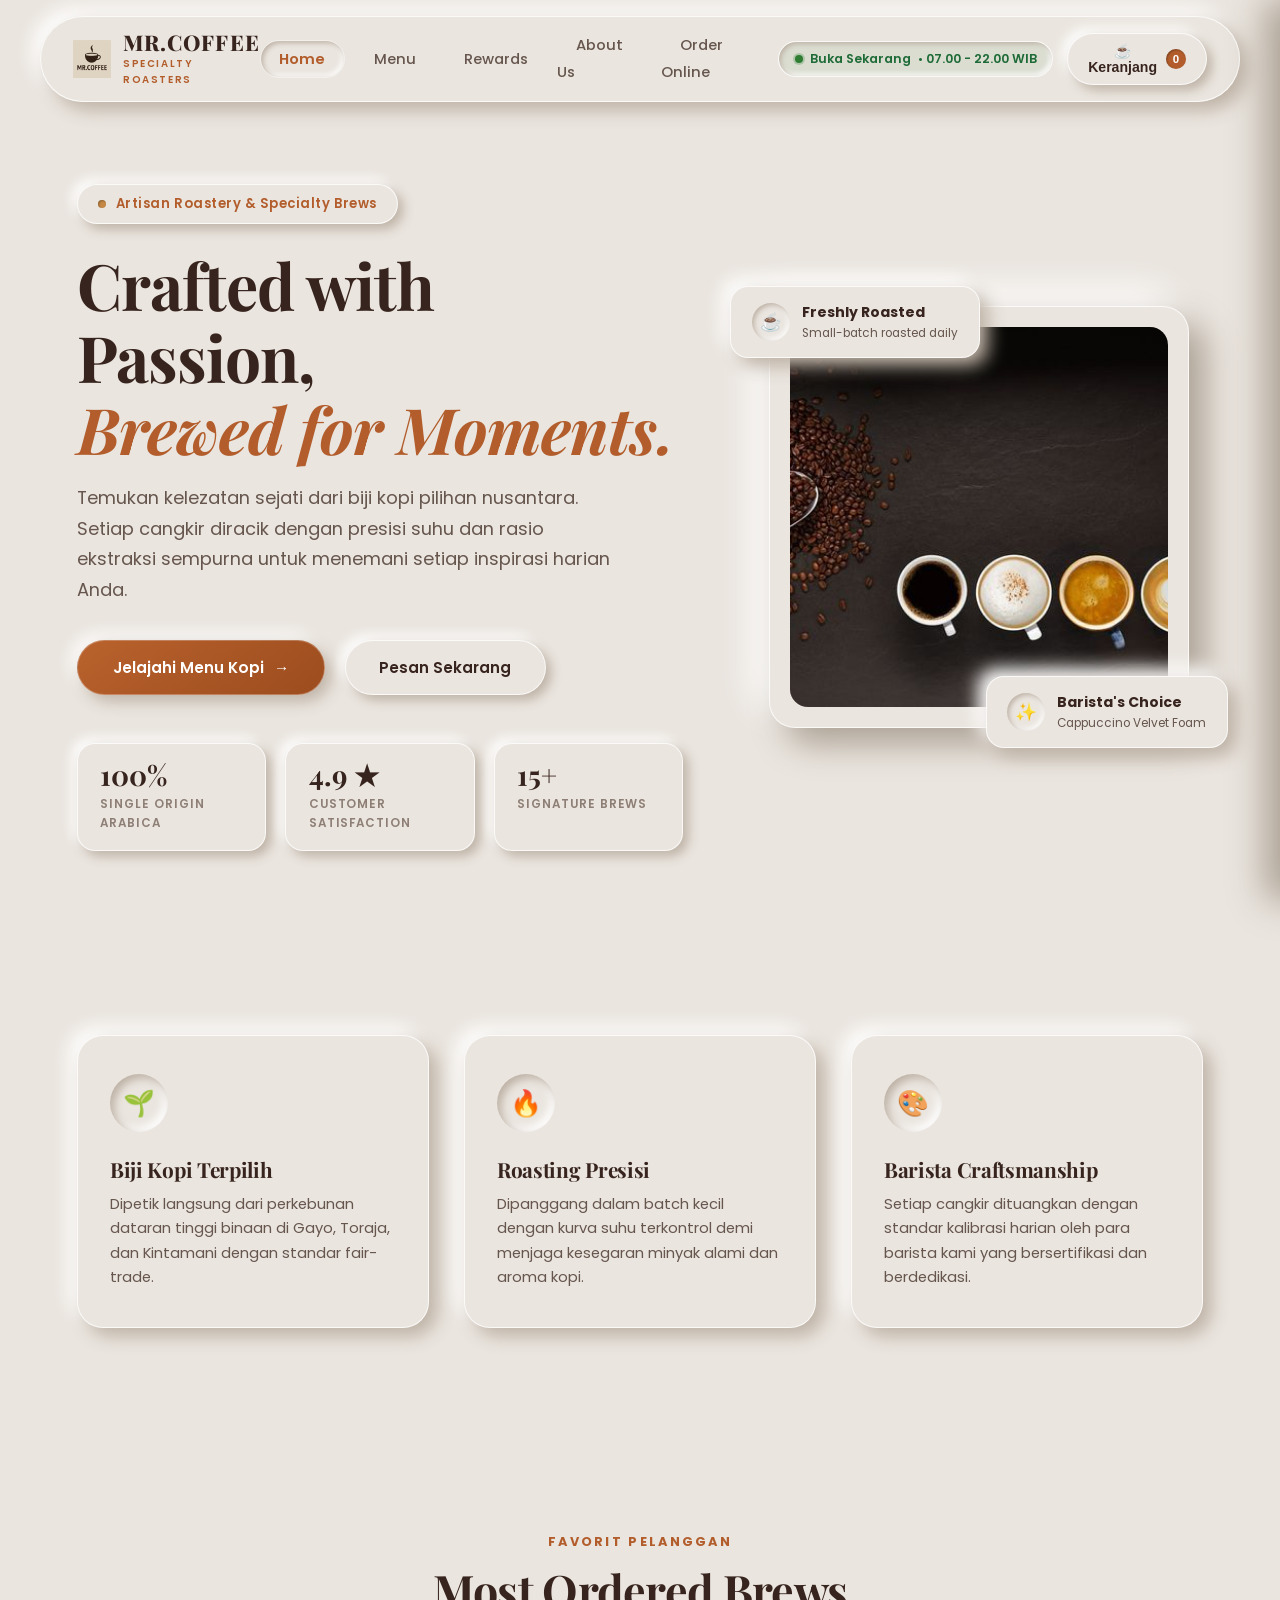
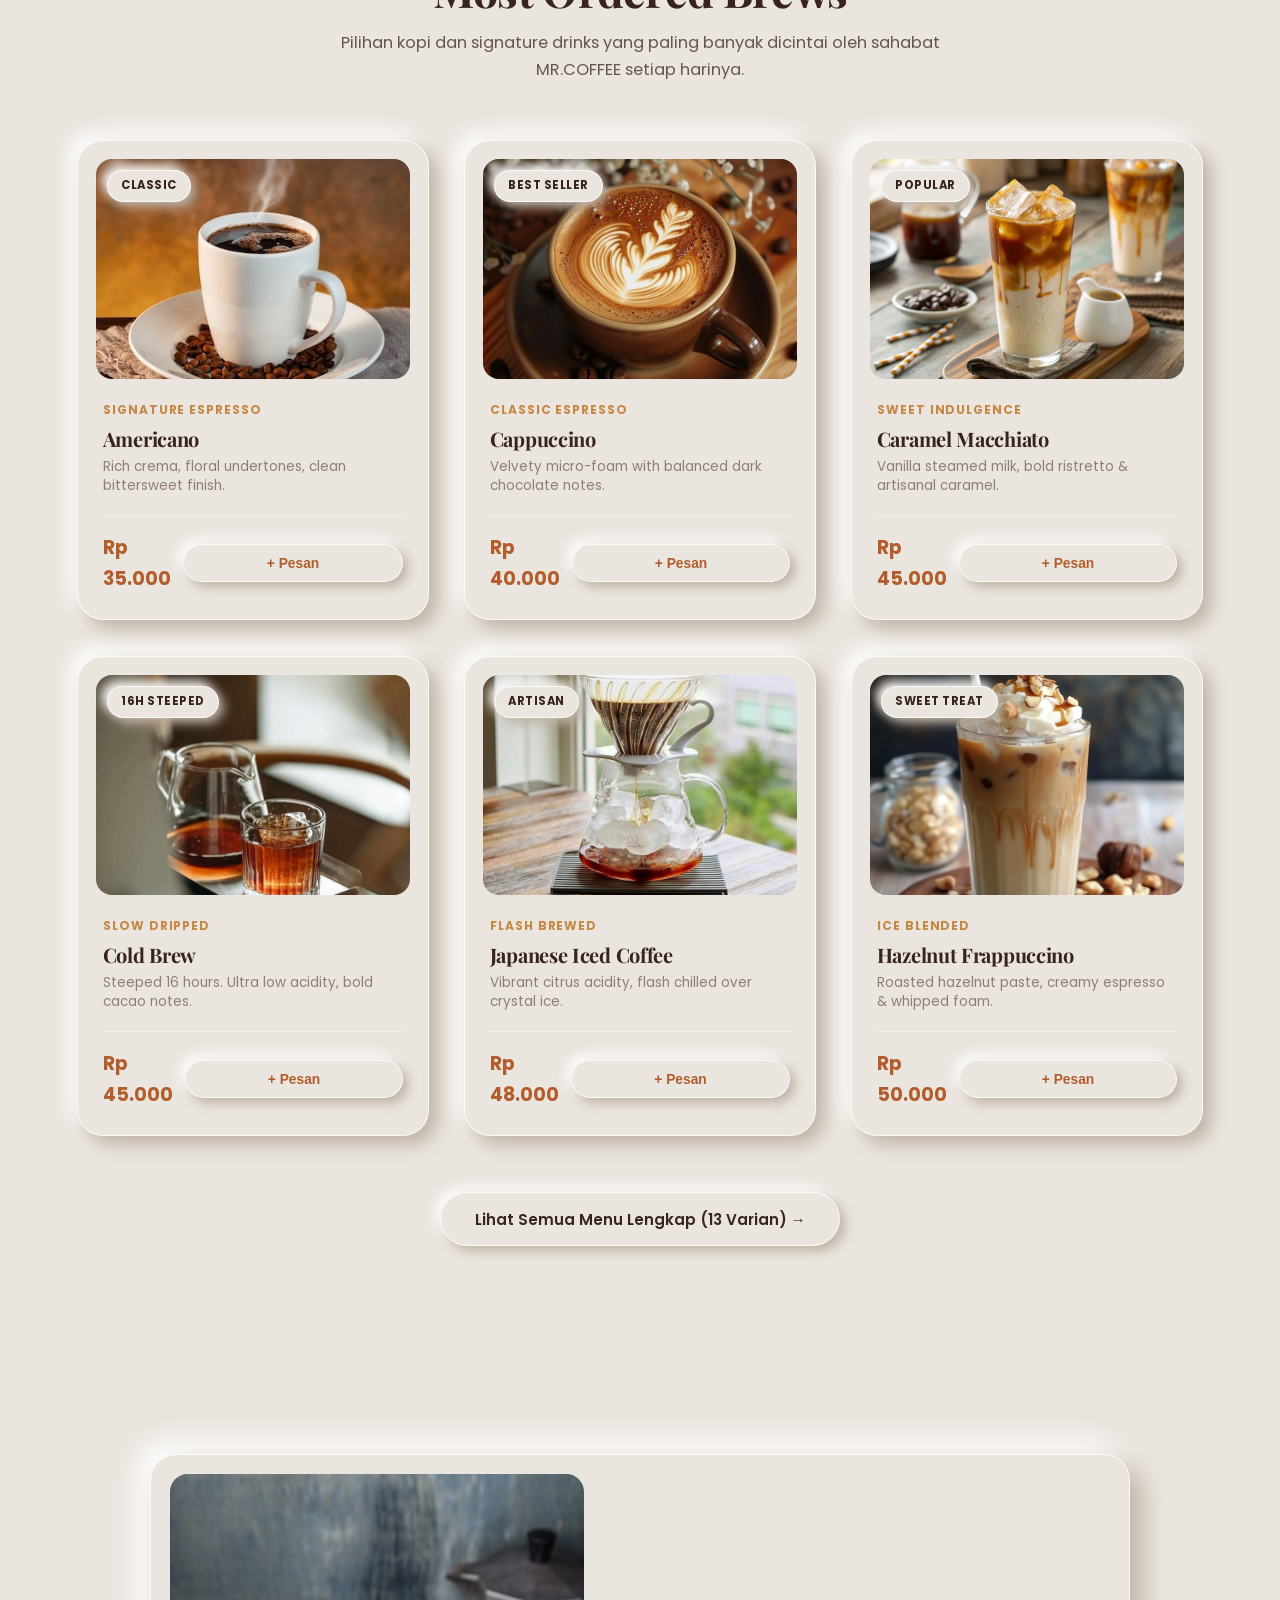
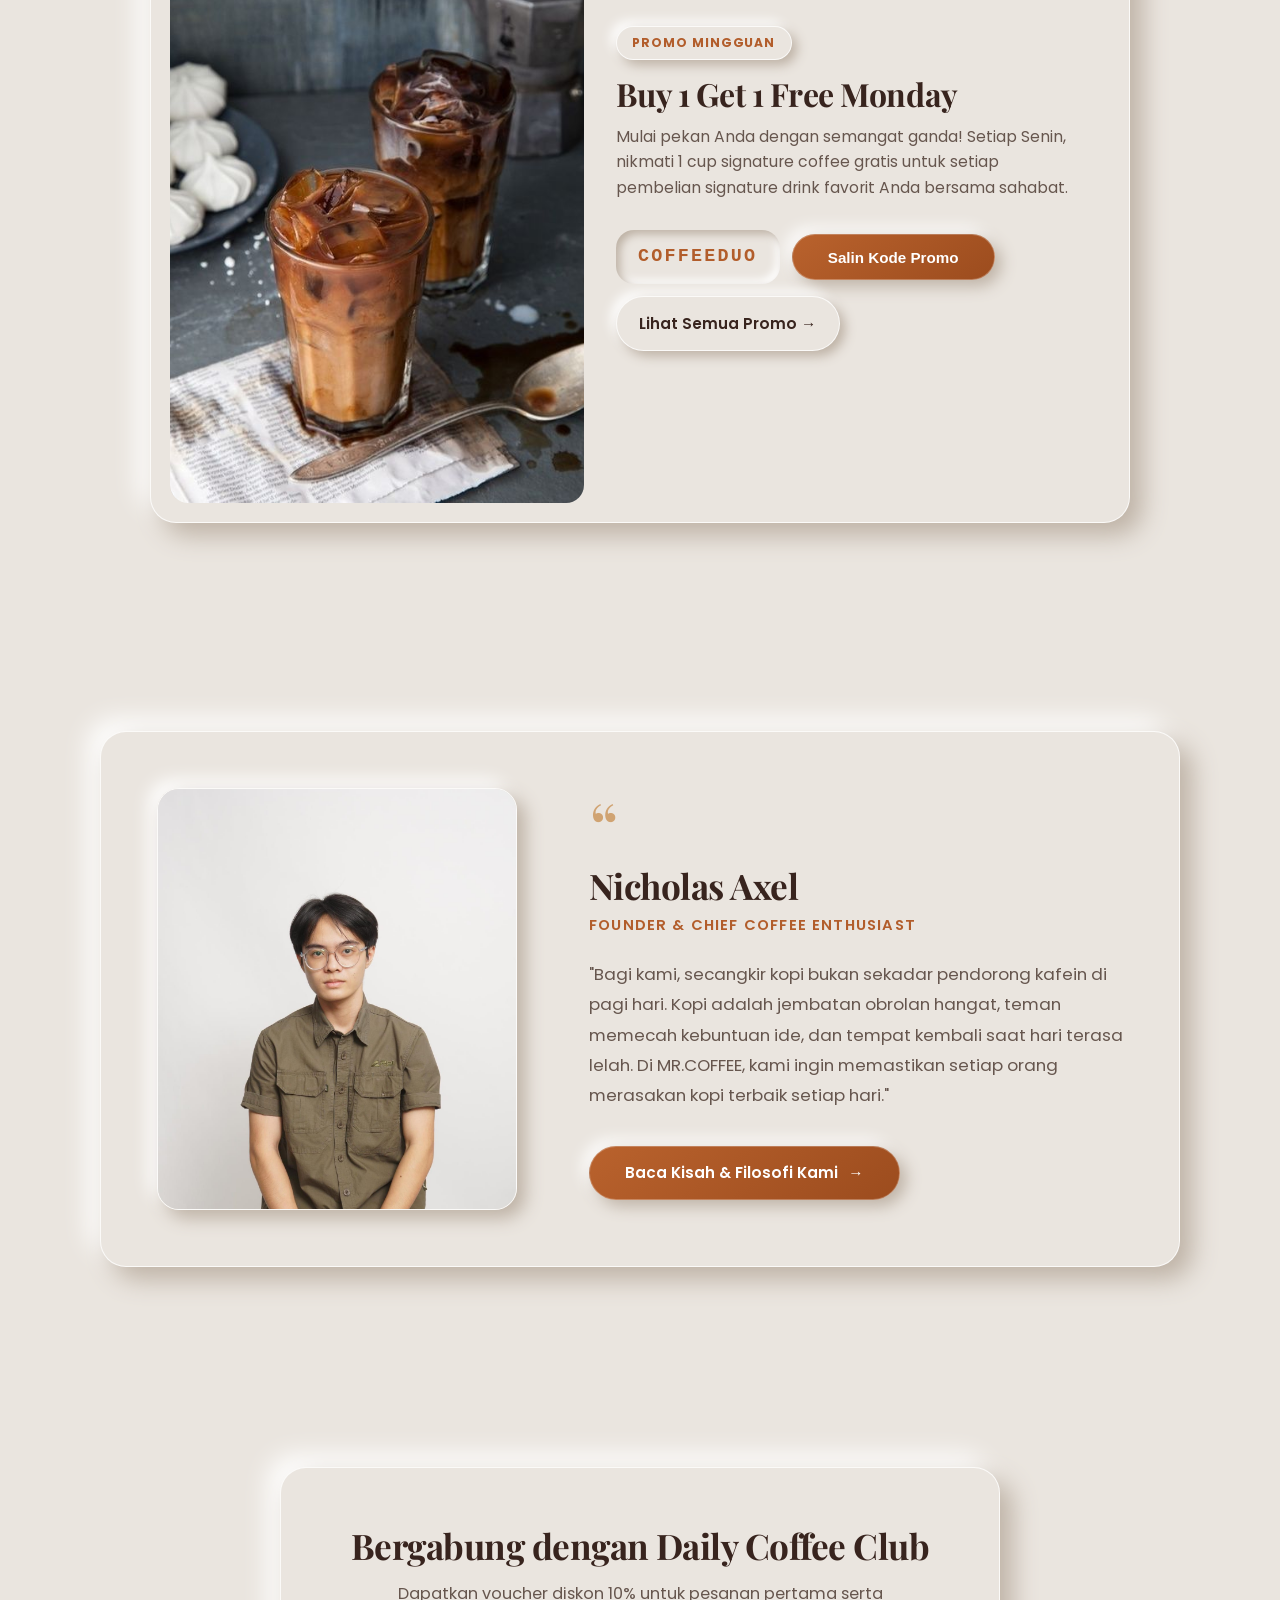
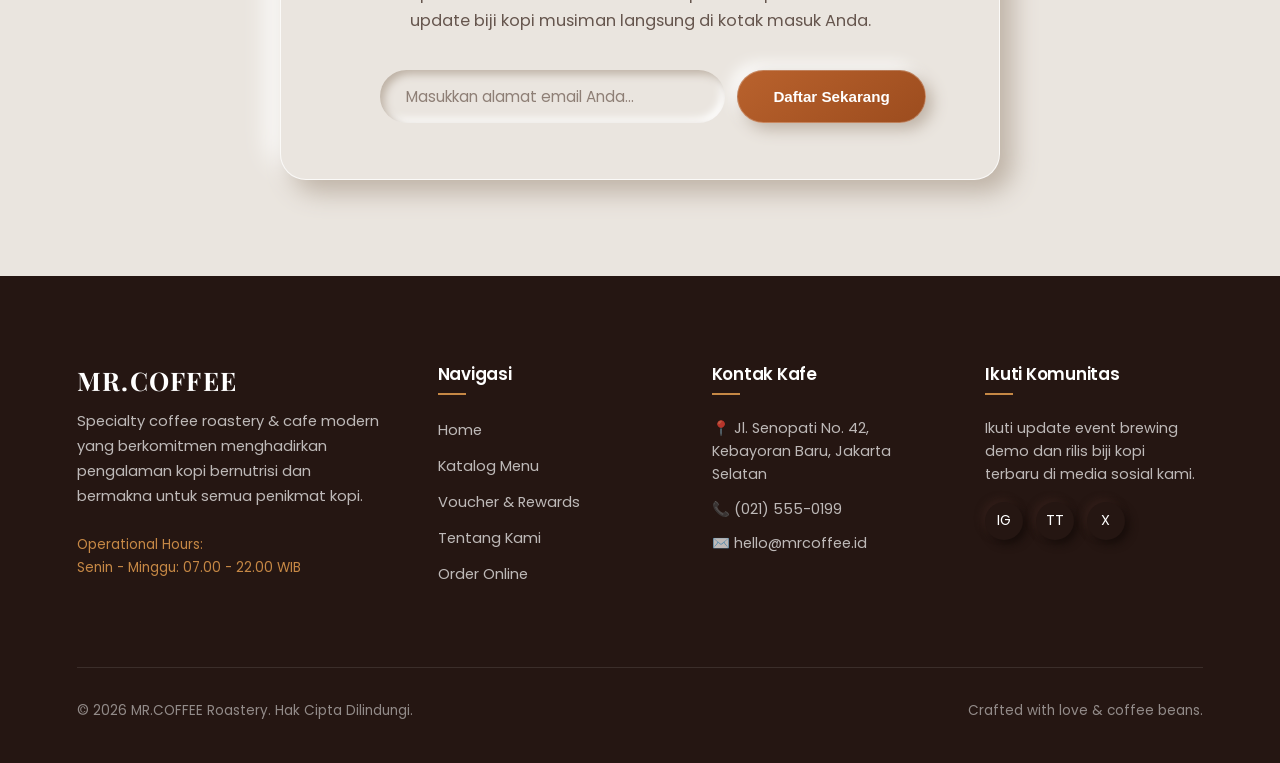
==== commit 0ffb487d: "feat: add browser favicon, POS item customization, live store status, products master data, and 1-cl" ====
--- a/index.html
+++ b/index.html
@@ -11,6 +11,11 @@
     <link rel="preconnect" href="https://fonts.gstatic.com" crossorigin>
     <link href="https://fonts.googleapis.com/css2?family=Playfair+Display:ital,wght@0,600;0,700;1,600&family=Poppins:wght@300;400;500;600;700&display=swap" rel="stylesheet">
     
+    <!-- Favicon / Tab Logo -->
+    <link rel="icon" type="image/png" href="images/favicon.png">
+    <link rel="shortcut icon" href="favicon.ico">
+    <link rel="apple-touch-icon" href="images/favicon-apple.png">
+
     <!-- Stylesheets -->
     <link rel="stylesheet" href="css/style.css">
 </head>
@@ -35,6 +40,7 @@
             </ul>
 
             <div class="nav-actions">
+                <div class="store-status-badge"></div>
                 <button class="cart-trigger-btn" aria-label="Lihat Keranjang">
                     <span>☕ Keranjang</span>
                     <span class="cart-badge">0</span>
@@ -256,6 +262,7 @@
     </footer>
 
     <!-- Scripts -->
+    <script src="js/products-data.js"></script>
     <script src="js/main.js"></script>
 </body>
 </html>
--- a/css/style.css
+++ b/css/style.css
@@ -1,37 +1,52 @@
 /* ==========================================================================
-   MR.COFFEE - ARTISAN SPECIALTY COFFEE DESIGN SYSTEM & MOTION
-   Tone Colors Preserved:
-   Primary: #4A2C2A (Espresso)
-   Accent: #8B4513 (Warm Caramel / Saddle Brown)
-   Accent Hover: #6B3410
-   Background: #FCFAF6 (Warm Cream)
-   Card Background: #FFFFFF
+   MR.COFFEE - ARTISAN SPECIALTY COFFEE NEUMORPHISM DESIGN SYSTEM
+   Soft UI / Neumorphism Architecture
+   Color Basis: Warm Latte Clay (#ECE7E1)
+   Light Source: Top-Left (#FFFFFF)
+   Shadow: Bottom-Right (#CAC0B4)
    ========================================================================== */
 
 :root {
-    --primary-color: #4A2C2A;
-    --primary-deep: #2A1713;
-    --primary-light: #5F3937;
-    --accent-color: #8B4513;
-    --accent-hover: #6B3410;
-    --accent-gold: #C68B59;
-    --accent-soft: #F6EDE4;
-    --accent-light: rgba(139, 69, 19, 0.08);
-    --bg-color: #FCFAF6;
-    --bg-surface: #F5EFEB;
-    --card-bg: #FFFFFF;
-    --text-main: #2C1B18;
-    --text-muted: #6E5A54;
-    --text-light: #9B8680;
-    --border-subtle: rgba(74, 44, 42, 0.08);
-    --border-accent: rgba(139, 69, 19, 0.2);
-    --radius-sm: 8px;
-    --radius-md: 14px;
-    --radius-lg: 22px;
+    /* Neumorphic Clay Material Colors */
+    --nm-bg: #EAE5DF;
+    --nm-surface: #EAE5DF;
+    --nm-light: #FFFFFF;
+    --nm-shadow: #BDB1A4;
+    --nm-shadow-deep: #ABA093;
+
+    /* Coffee Palette Accents */
+    --primary-color: #38241E;
+    --primary-deep: #251612;
+    --primary-light: #523831;
+    --accent-color: #B25D2B;
+    --accent-hover: #96481A;
+    --accent-gold: #C68845;
+    --accent-soft: #E0D7CE;
+    --accent-light: rgba(178, 93, 43, 0.12);
+    --text-main: #34241E;
+    --text-muted: #66564E;
+    --text-light: #8E7F76;
+    --border-subtle: rgba(255, 255, 255, 0.6);
+    --border-bevel: 1px solid rgba(255, 255, 255, 0.8);
+
+    /* Neumorphic Dual-Shadow Token Hierarchy */
+    --nm-flat: 8px 8px 18px var(--nm-shadow), -8px -8px 18px var(--nm-light);
+    --nm-flat-sm: 5px 5px 12px var(--nm-shadow), -5px -5px 12px var(--nm-light);
+    --nm-flat-lg: 12px 12px 26px var(--nm-shadow), -12px -12px 26px var(--nm-light);
+    --nm-flat-hero: 16px 16px 34px var(--nm-shadow-deep), -16px -16px 34px var(--nm-light);
+    --nm-hover: 11px 11px 22px var(--nm-shadow-deep), -11px -11px 22px var(--nm-light);
+    --nm-inset: inset 4px 4px 8px var(--nm-shadow), inset -4px -4px 8px var(--nm-light);
+    --nm-inset-sm: inset 2px 2px 5px var(--nm-shadow), inset -2px -2px 5px var(--nm-light);
+    --nm-inset-deep: inset 5px 5px 11px var(--nm-shadow), inset -5px -5px 11px var(--nm-light);
+    --nm-pressed: inset 3px 3px 6px var(--nm-shadow), inset -3px -3px 6px var(--nm-light);
+
+    /* Radii */
+    --radius-sm: 10px;
+    --radius-md: 18px;
+    --radius-lg: 26px;
     --radius-pill: 9999px;
-    --shadow-subtle: 0 6px 20px rgba(74, 44, 42, 0.05);
-    --shadow-hover: 0 16px 36px rgba(74, 44, 42, 0.12);
-    --shadow-drawer: -10px 0 40px rgba(42, 23, 19, 0.2);
+
+    /* Typography */
     --font-serif: 'Playfair Display', Georgia, serif;
     --font-sans: 'Poppins', -apple-system, BlinkMacSystemFont, 'Segoe UI', Roboto, sans-serif;
     --transition-smooth: all 0.35s cubic-bezier(0.16, 1, 0.3, 1);
@@ -45,20 +60,23 @@
 }
 
 html {
-    scroll-behavior: smooth;
+    background-color: var(--nm-bg);
+    overflow-x: hidden;
 }
 
 body {
     font-family: var(--font-sans);
     line-height: 1.65;
     color: var(--text-main);
-    background-color: var(--bg-color);
+    background-color: var(--nm-bg);
     -webkit-font-smoothing: antialiased;
     -moz-osx-font-smoothing: grayscale;
     overflow-x: hidden;
-}
-
-/* Typography Enhancements */
+    min-height: 100vh;
+    position: relative;
+}
+
+/* Typography Hierarchy */
 h1, h2, h3, h4, .serif-font {
     font-family: var(--font-serif);
     color: var(--primary-color);
@@ -77,29 +95,40 @@
 }
 
 /* ==========================================================================
-   NAVIGATION - FLOATING ARTISAN GLASSMORPHISM
+   NAVIGATION - FLOATING NEUMORPHIC BAR
    ========================================================================== */
+header {
+    position: fixed;
+    top: 1rem;
+    left: 0;
+    width: 100%;
+    z-index: 1000;
+    display: flex;
+    justify-content: center;
+    padding: 0 1.5rem;
+    pointer-events: none;
+}
+
 .navbar {
+    pointer-events: auto;
     display: flex;
     justify-content: space-between;
     align-items: center;
-    padding: 1.1rem 6%;
-    background-color: rgba(252, 250, 246, 0.85);
-    backdrop-filter: blur(16px);
-    -webkit-backdrop-filter: blur(16px);
-    border-bottom: 1px solid var(--border-subtle);
-    position: fixed;
+    padding: 0.75rem 2rem;
+    background: rgba(234, 229, 223, 0.92);
+    backdrop-filter: blur(14px);
+    -webkit-backdrop-filter: blur(14px);
+    box-shadow: var(--nm-flat);
+    border-radius: var(--radius-pill);
+    border: var(--border-bevel);
     width: 100%;
-    top: 0;
-    z-index: 1000;
+    max-width: 1200px;
     transition: var(--transition-smooth);
 }
 
 .navbar.scrolled {
-    padding: 0.8rem 6%;
-    background-color: rgba(255, 255, 255, 0.94);
-    box-shadow: 0 10px 30px rgba(74, 44, 42, 0.08);
-    border-bottom-color: rgba(139, 69, 19, 0.12);
+    padding: 0.65rem 1.8rem;
+    box-shadow: var(--nm-flat-lg);
 }
 
 .logo {
@@ -115,10 +144,10 @@
 }
 
 .logo img {
-    height: 40px;
+    height: 38px;
     width: auto;
     object-fit: contain;
-    filter: drop-shadow(0 2px 4px rgba(74, 44, 42, 0.15));
+    mix-blend-mode: multiply;
 }
 
 .logo-text-group {
@@ -127,7 +156,7 @@
 }
 
 .logo h1 {
-    font-size: 1.45rem;
+    font-size: 1.35rem;
     font-weight: 800;
     letter-spacing: 0.05em;
     color: var(--primary-color);
@@ -135,8 +164,8 @@
 }
 
 .logo-tagline {
-    font-size: 0.65rem;
-    letter-spacing: 0.15em;
+    font-size: 0.62rem;
+    letter-spacing: 0.16em;
     text-transform: uppercase;
     color: var(--accent-color);
     font-weight: 600;
@@ -145,76 +174,66 @@
 .nav-links {
     display: flex;
     list-style: none;
-    gap: 2rem;
+    gap: 0.6rem;
     align-items: center;
 }
 
 .nav-links a {
-    color: var(--primary-color);
+    color: var(--text-muted);
     font-weight: 500;
-    font-size: 0.95rem;
-    padding: 0.4rem 0.8rem;
+    font-size: 0.92rem;
+    padding: 0.5rem 1.15rem;
     border-radius: var(--radius-pill);
-    position: relative;
-    transition: var(--transition-smooth);
-}
-
-.nav-links a::after {
-    content: '';
-    position: absolute;
-    bottom: 2px;
-    left: 50%;
-    width: 0;
-    height: 2px;
-    background-color: var(--accent-color);
-    transition: all 0.3s ease;
-    transform: translateX(-50%);
-    border-radius: 2px;
+    transition: var(--transition-smooth);
+    border: 1px solid transparent;
 }
 
 .nav-links a:hover {
     color: var(--accent-color);
-}
-
-.nav-links a:hover::after,
-.nav-links a.active::after {
-    width: 60%;
+    box-shadow: var(--nm-flat-sm);
+    background: var(--nm-surface);
 }
 
 .nav-links a.active {
     color: var(--accent-color);
     font-weight: 600;
-    background-color: var(--accent-soft);
+    background: var(--nm-surface);
+    box-shadow: var(--nm-inset-sm);
+    border: 1px solid rgba(255, 255, 255, 0.4);
 }
 
 .nav-actions {
     display: flex;
     align-items: center;
-    gap: 1rem;
+    gap: 0.9rem;
 }
 
 /* Nav Cart Button */
 .cart-trigger-btn {
     display: flex;
     align-items: center;
-    gap: 8px;
-    background-color: var(--accent-soft);
-    color: var(--accent-color);
-    border: 1px solid var(--border-accent);
-    padding: 0.55rem 1.2rem;
+    gap: 9px;
+    background: var(--nm-surface);
+    color: var(--primary-color);
+    border: var(--border-bevel);
+    padding: 0.55rem 1.25rem;
     border-radius: var(--radius-pill);
     font-weight: 600;
     font-size: 0.88rem;
     cursor: pointer;
-    transition: var(--transition-smooth);
-    position: relative;
+    box-shadow: var(--nm-flat-sm);
+    transition: var(--transition-smooth);
 }
 
 .cart-trigger-btn:hover {
-    background-color: var(--accent-color);
-    color: #fff;
+    box-shadow: var(--nm-hover);
+    color: var(--accent-color);
     transform: translateY(-2px);
-    box-shadow: 0 6px 16px rgba(139, 69, 19, 0.2);
+}
+
+.cart-trigger-btn:active {
+    box-shadow: var(--nm-pressed);
+    transform: translateY(0);
 }
 
 .cart-badge {
@@ -229,12 +248,8 @@
     align-items: center;
     justify-content: center;
     padding: 0 5px;
+    box-shadow: inset 1px 1px 2px rgba(0,0,0,0.3);
     transition: var(--transition-bounce);
-}
-
-.cart-trigger-btn:hover .cart-badge {
-    background-color: #fff;
-    color: var(--accent-color);
 }
 
 .cart-badge.pulse {
@@ -243,7 +258,7 @@
 
 @keyframes badgeBounce {
     0% { transform: scale(1); }
-    50% { transform: scale(1.4); }
+    50% { transform: scale(1.35); }
     100% { transform: scale(1); }
 }
 
@@ -255,12 +270,13 @@
     cursor: pointer;
     padding: 8px;
     border-radius: var(--radius-sm);
-    background: none;
-    border: none;
+    background: var(--nm-surface);
+    border: var(--border-bevel);
+    box-shadow: var(--nm-flat-sm);
 }
 
 .hamburger span {
-    width: 24px;
+    width: 22px;
     height: 2.5px;
     background-color: var(--primary-color);
     border-radius: 2px;
@@ -281,31 +297,126 @@
 }
 
 /* ==========================================================================
-   HERO / BANNER SECTION - EDITORIAL SPLIT WITH MOTION
+   BUTTONS & TACTILE CONTROLS (NEUMORPHIC SOFT UI)
+   ========================================================================== */
+.btn-primary {
+    display: inline-flex;
+    align-items: center;
+    justify-content: center;
+    gap: 10px;
+    padding: 0.85rem 2.2rem;
+    background: linear-gradient(145deg, #b9622d, #9c4c1e);
+    color: #fff;
+    font-weight: 600;
+    font-size: 0.95rem;
+    border-radius: var(--radius-pill);
+    border: 1px solid rgba(255, 255, 255, 0.25);
+    box-shadow: 6px 6px 16px var(--nm-shadow), -6px -6px 16px var(--nm-light);
+    cursor: pointer;
+    transition: var(--transition-smooth);
+}
+
+.btn-primary:hover {
+    background: linear-gradient(145deg, #a75524, #8b4017);
+    box-shadow: 8px 8px 20px var(--nm-shadow-deep), -8px -8px 20px var(--nm-light);
+    transform: translateY(-2px);
+    color: #fff;
+}
+
+.btn-primary:active {
+    box-shadow: inset 3px 3px 6px rgba(0, 0, 0, 0.4), inset -2px -2px 5px rgba(255, 255, 255, 0.2);
+    transform: translateY(0);
+}
+
+.btn-secondary {
+    display: inline-flex;
+    align-items: center;
+    justify-content: center;
+    gap: 8px;
+    padding: 0.85rem 2.1rem;
+    background: var(--nm-surface);
+    color: var(--primary-color);
+    font-weight: 600;
+    font-size: 0.95rem;
+    border-radius: var(--radius-pill);
+    border: var(--border-bevel);
+    box-shadow: var(--nm-flat-sm);
+    cursor: pointer;
+    transition: var(--transition-smooth);
+}
+
+.btn-secondary:hover {
+    box-shadow: var(--nm-hover);
+    color: var(--accent-color);
+    transform: translateY(-2px);
+}
+
+.btn-secondary:active {
+    box-shadow: var(--nm-pressed);
+    transform: translateY(0);
+}
+
+/* Quick Add Button on Cards */
+.btn-quick-add {
+    display: inline-flex;
+    align-items: center;
+    justify-content: center;
+    gap: 6px;
+    background: var(--nm-surface);
+    color: var(--accent-color);
+    border: var(--border-bevel);
+    padding: 0.65rem 1.25rem;
+    border-radius: var(--radius-pill);
+    font-size: 0.86rem;
+    font-weight: 600;
+    cursor: pointer;
+    box-shadow: var(--nm-flat-sm);
+    transition: var(--transition-smooth);
+    width: 100%;
+}
+
+.btn-quick-add:hover {
+    background: var(--accent-color);
+    color: #fff;
+    border-color: transparent;
+    box-shadow: var(--nm-hover);
+    transform: translateY(-2px);
+}
+
+.btn-quick-add:active {
+    box-shadow: inset 3px 3px 6px rgba(0, 0, 0, 0.3), inset -3px -3px 6px rgba(255, 255, 255, 0.2);
+    transform: translateY(0);
+}
+
+.btn-quick-add.added {
+    background: #2D6A4F;
+    color: #fff;
+    border-color: transparent;
+    box-shadow: var(--nm-flat-sm);
+}
+
+/* ==========================================================================
+   HERO / BANNER SECTION - NEUMORPHIC STAGE
    ========================================================================== */
 .hero-section {
-    min-height: 100vh;
-    padding: 7.5rem 6% 4rem;
+    padding: 11.5rem 6% 5.5rem;
     position: relative;
     display: flex;
     align-items: center;
-    background: linear-gradient(135deg, #FCFAF6 0%, #F5EFEB 100%);
+    background-color: var(--nm-bg);
     overflow: hidden;
 }
 
 .hero-bg-overlay {
-    position: absolute;
-    inset: 0;
-    background: radial-gradient(circle at 80% 30%, rgba(198, 139, 89, 0.12) 0%, transparent 60%);
-    pointer-events: none;
+    display: none;
 }
 
 .hero-container {
-    max-width: 1240px;
+    max-width: 1200px;
     margin: 0 auto;
     display: grid;
     grid-template-columns: 1.15fr 0.85fr;
-    gap: 4rem;
+    gap: 4.5rem;
     align-items: center;
     position: relative;
     z-index: 2;
@@ -321,17 +432,17 @@
 .hero-pill-badge {
     display: inline-flex;
     align-items: center;
-    gap: 8px;
-    background: #fff;
-    border: 1px solid var(--border-accent);
-    color: var(--accent-color);
-    padding: 0.45rem 1.1rem;
+    gap: 10px;
+    background: var(--nm-surface);
+    border: var(--border-bevel);
+    color: var(--accent-color);
+    padding: 0.5rem 1.25rem;
     border-radius: var(--radius-pill);
     font-size: 0.82rem;
     font-weight: 600;
-    letter-spacing: 0.03em;
-    margin-bottom: 1.4rem;
-    box-shadow: 0 4px 12px rgba(139, 69, 19, 0.08);
+    letter-spacing: 0.04em;
+    margin-bottom: 1.6rem;
+    box-shadow: var(--nm-flat-sm);
 }
 
 .hero-pill-badge span.dot {
@@ -340,6 +451,7 @@
     background-color: var(--accent-gold);
     border-radius: 50%;
     display: inline-block;
+    box-shadow: inset 1px 1px 2px rgba(0,0,0,0.3);
     animation: blink 2s infinite ease-in-out;
 }
 
@@ -351,7 +463,7 @@
 .hero-title {
     font-size: clamp(2.6rem, 5vw, 4.2rem);
     color: var(--primary-color);
-    line-height: 1.1;
+    line-height: 1.12;
     margin-bottom: 1.2rem;
 }
 
@@ -362,7 +474,7 @@
 }
 
 .hero-subtitle {
-    font-size: clamp(1rem, 1.5vw, 1.15rem);
+    font-size: clamp(1rem, 1.4vw, 1.12rem);
     color: var(--text-muted);
     line-height: 1.7;
     margin-bottom: 2.2rem;
@@ -371,7 +483,7 @@
 
 .hero-cta-group {
     display: flex;
-    gap: 1rem;
+    gap: 1.2rem;
     align-items: center;
     flex-wrap: wrap;
     margin-bottom: 3rem;
@@ -379,35 +491,47 @@
 
 .hero-metrics {
     display: flex;
-    gap: 2.5rem;
-    padding-top: 2rem;
-    border-top: 1px solid var(--border-subtle);
+    gap: 1.2rem;
     width: 100%;
+    flex-wrap: wrap;
 }
 
 .metric-item {
     display: flex;
     flex-direction: column;
+    background: var(--nm-surface);
+    box-shadow: var(--nm-flat-sm);
+    border-radius: var(--radius-md);
+    border: var(--border-bevel);
+    padding: 1rem 1.4rem;
+    flex: 1;
+    min-width: 130px;
+    transition: var(--transition-smooth);
+}
+
+.metric-item:hover {
+    box-shadow: var(--nm-hover);
+    transform: translateY(-2px);
 }
 
 .metric-number {
     font-family: var(--font-serif);
-    font-size: 1.8rem;
+    font-size: 1.75rem;
     font-weight: 700;
     color: var(--primary-color);
-    line-height: 1;
+    line-height: 1.1;
     margin-bottom: 4px;
 }
 
 .metric-label {
-    font-size: 0.78rem;
+    font-size: 0.74rem;
     color: var(--text-light);
     text-transform: uppercase;
     letter-spacing: 0.08em;
-    font-weight: 500;
-}
-
-/* Hero Visual / Card Stage */
+    font-weight: 600;
+}
+
+/* Hero Visual / Tactile Card Stage */
 .hero-visual {
     position: relative;
     display: flex;
@@ -420,24 +544,24 @@
     width: 100%;
     max-width: 420px;
     border-radius: var(--radius-lg);
-    background: #fff;
-    padding: 1.2rem;
-    box-shadow: 0 25px 60px -15px rgba(74, 44, 42, 0.18);
-    border: 1px solid rgba(255, 255, 255, 0.8);
-    transform: rotate(-1.5deg);
+    background: var(--nm-surface);
+    padding: 1.25rem;
+    box-shadow: var(--nm-flat-hero);
+    border: var(--border-bevel);
     transition: var(--transition-smooth);
 }
 
 .hero-card-stage:hover {
-    transform: rotate(0deg) translateY(-8px);
-    box-shadow: 0 35px 70px -15px rgba(74, 44, 42, 0.22);
+    transform: translateY(-6px);
+    box-shadow: 20px 20px 42px var(--nm-shadow-deep), -20px -20px 42px var(--nm-light);
 }
 
 .hero-image-wrapper {
     position: relative;
     height: 380px;
-    border-radius: calc(var(--radius-lg) - 6px);
+    border-radius: calc(var(--radius-lg) - 8px);
     overflow: hidden;
+    box-shadow: var(--nm-inset-sm);
 }
 
 .hero-image-wrapper img {
@@ -448,19 +572,17 @@
 }
 
 .hero-card-stage:hover .hero-image-wrapper img {
-    transform: scale(1.06);
-}
-
-/* Floating Badges on Hero */
+    transform: scale(1.05);
+}
+
+/* Floating Neumorphic Badges on Hero */
 .floating-glass-badge {
     position: absolute;
-    background: rgba(255, 255, 255, 0.88);
-    backdrop-filter: blur(12px);
-    -webkit-backdrop-filter: blur(12px);
-    padding: 0.85rem 1.25rem;
+    background: var(--nm-surface);
+    padding: 0.85rem 1.3rem;
     border-radius: var(--radius-md);
-    box-shadow: 0 12px 30px rgba(74, 44, 42, 0.12);
-    border: 1px solid rgba(255, 255, 255, 0.9);
+    box-shadow: var(--nm-flat);
+    border: var(--border-bevel);
     display: flex;
     align-items: center;
     gap: 12px;
@@ -482,15 +604,16 @@
 
 @keyframes floatMotion {
     0%, 100% { transform: translateY(0); }
-    50% { transform: translateY(-8px); }
+    50% { transform: translateY(-7px); }
 }
 
 .badge-icon-box {
     width: 38px;
     height: 38px;
     border-radius: 50%;
-    background-color: var(--accent-soft);
-    color: var(--accent-color);
+    background: var(--nm-surface);
+    color: var(--accent-color);
+    box-shadow: var(--nm-inset-sm);
     display: flex;
     align-items: center;
     justify-content: center;
@@ -506,114 +629,18 @@
 }
 
 .badge-text-box p {
-    font-size: 0.75rem;
+    font-size: 0.74rem;
     color: var(--text-muted);
     margin: 0;
-}
-
-/* ==========================================================================
-   BUTTONS & TACTILE CONTROLS
-   ========================================================================== */
-.btn-primary {
-    display: inline-flex;
-    align-items: center;
-    justify-content: center;
-    gap: 10px;
-    padding: 0.85rem 2.2rem;
-    background-color: var(--accent-color);
-    color: #fff;
-    font-weight: 600;
-    font-size: 0.95rem;
-    border-radius: var(--radius-pill);
-    border: 2px solid var(--accent-color);
-    box-shadow: 0 8px 20px rgba(139, 69, 19, 0.25);
-    cursor: pointer;
-    transition: var(--transition-smooth);
-}
-
-.btn-primary:hover {
-    background-color: var(--accent-hover);
-    border-color: var(--accent-hover);
-    transform: translateY(-3px);
-    box-shadow: 0 12px 28px rgba(139, 69, 19, 0.32);
-    color: #fff;
-}
-
-.btn-primary:active {
-    transform: translateY(0) scale(0.97);
-}
-
-.btn-secondary {
-    display: inline-flex;
-    align-items: center;
-    justify-content: center;
-    gap: 8px;
-    padding: 0.85rem 2rem;
-    background-color: transparent;
-    color: var(--primary-color);
-    font-weight: 600;
-    font-size: 0.95rem;
-    border-radius: var(--radius-pill);
-    border: 2px solid var(--primary-color);
-    cursor: pointer;
-    transition: var(--transition-smooth);
-}
-
-.btn-secondary:hover {
-    background-color: var(--primary-color);
-    color: #fff;
-    transform: translateY(-3px);
-    box-shadow: 0 8px 20px rgba(74, 44, 42, 0.15);
-}
-
-.btn-secondary:active {
-    transform: translateY(0) scale(0.97);
-}
-
-/* Quick Add Button on Cards */
-.btn-quick-add {
-    display: inline-flex;
-    align-items: center;
-    justify-content: center;
-    gap: 6px;
-    background-color: var(--accent-soft);
-    color: var(--accent-color);
-    border: 1px solid var(--border-accent);
-    padding: 0.6rem 1.2rem;
-    border-radius: var(--radius-pill);
-    font-size: 0.86rem;
-    font-weight: 600;
-    cursor: pointer;
-    transition: var(--transition-smooth);
-    width: 100%;
-}
-
-.btn-quick-add:hover {
-    background-color: var(--accent-color);
-    color: #fff;
-    border-color: var(--accent-color);
-    transform: translateY(-2px);
-    box-shadow: 0 6px 14px rgba(139, 69, 19, 0.2);
-}
-
-.btn-quick-add:active {
-    transform: scale(0.96);
-}
-
-.btn-quick-add.added {
-    background-color: #2D6A4F;
-    color: #fff;
-    border-color: #2D6A4F;
 }
 
 /* ==========================================================================
    ARTISAN PILLARS / FEATURES SECTION
    ========================================================================== */
 .features-section {
-    padding: 5rem 6%;
-    background-color: #fff;
+    padding: 6rem 6%;
+    background-color: var(--nm-bg);
     position: relative;
-    border-bottom: 1px solid var(--border-subtle);
 }
 
 .features-grid {
@@ -621,14 +648,15 @@
     margin: 0 auto;
     display: grid;
     grid-template-columns: repeat(auto-fit, minmax(280px, 1fr));
-    gap: 2rem;
+    gap: 2.2rem;
 }
 
 .feature-card {
-    padding: 2.2rem 2rem;
+    padding: 2.4rem 2rem;
     border-radius: var(--radius-lg);
-    background: var(--bg-color);
-    border: 1px solid var(--border-subtle);
+    background: var(--nm-surface);
+    box-shadow: var(--nm-flat);
+    border: var(--border-bevel);
     transition: var(--transition-smooth);
     display: flex;
     flex-direction: column;
@@ -637,44 +665,50 @@
 
 .feature-card:hover {
     transform: translateY(-6px);
-    box-shadow: var(--shadow-hover);
-    border-color: var(--border-accent);
-    background: #fff;
+    box-shadow: var(--nm-hover);
 }
 
 .feature-icon-wrapper {
-    width: 54px;
-    height: 54px;
-    border-radius: var(--radius-md);
-    background: var(--accent-soft);
-    color: var(--accent-color);
+    width: 58px;
+    height: 58px;
+    border-radius: 50%;
+    background: var(--nm-surface);
+    color: var(--accent-color);
+    box-shadow: var(--nm-inset);
     display: flex;
     align-items: center;
     justify-content: center;
-    font-size: 1.5rem;
-    margin-bottom: 1.4rem;
+    font-size: 1.6rem;
+    margin-bottom: 1.5rem;
     transition: var(--transition-bounce);
 }
 
 .feature-card:hover .feature-icon-wrapper {
-    transform: scale(1.1) rotate(5deg);
-    background-color: var(--accent-color);
-    color: #fff;
+    transform: scale(1.08);
+    color: var(--accent-color);
+    box-shadow: var(--nm-flat-sm);
 }
 
 .feature-card h3 {
-    font-size: 1.25rem;
+    font-size: 1.3rem;
     margin-bottom: 0.6rem;
+    color: var(--primary-color);
 }
 
 .feature-card p {
     font-size: 0.92rem;
-    line-height: 1.6;
+    line-height: 1.65;
+    color: var(--text-muted);
 }
 
 /* ==========================================================================
-   MOST ORDERED SECTION - CARDS WITH ELEVATED AESTHETICS
+   MOST ORDERED SECTION - TACTILE NEUMORPHIC CARDS
    ========================================================================== */
+.most-ordered {
+    padding: 6.5rem 6%;
+    background-color: var(--nm-bg);
+}
+
 .section-header-block {
     text-align: center;
     max-width: 680px;
@@ -702,48 +736,43 @@
     color: var(--text-muted);
 }
 
-.most-ordered {
-    padding: 6.5rem 6%;
-    background-color: var(--bg-color);
-}
-
 .product-grid {
     display: grid;
-    grid-template-columns: repeat(auto-fill, minmax(260px, 1fr));
+    grid-template-columns: repeat(auto-fill, minmax(280px, 1fr));
     gap: 2.2rem;
     max-width: 1200px;
     margin: 0 auto;
 }
 
 .product-card {
-    background-color: var(--card-bg);
+    background: var(--nm-surface);
     border-radius: var(--radius-lg);
-    overflow: hidden;
-    box-shadow: var(--shadow-subtle);
+    box-shadow: var(--nm-flat);
+    border: var(--border-bevel);
     display: flex;
     flex-direction: column;
-    border: 1px solid var(--border-subtle);
+    padding: 1.15rem;
     transition: var(--transition-smooth);
     position: relative;
 }
 
 .product-card:hover {
     transform: translateY(-8px);
-    box-shadow: var(--shadow-hover);
-    border-color: var(--border-accent);
+    box-shadow: var(--nm-hover);
 }
 
 .product-badge {
     position: absolute;
-    top: 14px;
-    left: 14px;
-    background: rgba(42, 23, 19, 0.8);
-    backdrop-filter: blur(8px);
-    color: #fff;
+    top: 1.8rem;
+    left: 1.8rem;
+    background: var(--nm-surface);
+    color: var(--primary-color);
     font-size: 0.72rem;
-    font-weight: 600;
-    padding: 0.3rem 0.75rem;
+    font-weight: 700;
+    padding: 0.35rem 0.85rem;
     border-radius: var(--radius-pill);
+    box-shadow: var(--nm-flat-sm);
+    border: var(--border-bevel);
     z-index: 3;
     letter-spacing: 0.04em;
     text-transform: uppercase;
@@ -752,9 +781,11 @@
 .product-card .img-container {
     overflow: hidden;
     width: 100%;
-    height: 230px;
+    height: 220px;
+    border-radius: calc(var(--radius-lg) - 10px);
     position: relative;
-    background-color: var(--bg-surface);
+    background-color: var(--nm-surface);
+    box-shadow: var(--nm-inset-sm);
 }
 
 .product-card img {
@@ -766,11 +797,11 @@
 }
 
 .product-card:hover img {
-    transform: scale(1.08);
+    transform: scale(1.06);
 }
 
 .product-info {
-    padding: 1.5rem;
+    padding: 1.3rem 0.4rem 0.4rem;
     display: flex;
     flex-direction: column;
     flex-grow: 1;
@@ -778,25 +809,25 @@
 
 .product-category-tag {
     font-size: 0.75rem;
-    font-weight: 600;
+    font-weight: 700;
     text-transform: uppercase;
     color: var(--accent-gold);
     letter-spacing: 0.08em;
-    margin-bottom: 0.3rem;
+    margin-bottom: 0.35rem;
 }
 
 .product-card h3 {
-    font-size: 1.22rem;
+    font-size: 1.25rem;
     margin-bottom: 0.4rem;
     color: var(--primary-color);
 }
 
 .product-taste-notes {
-    font-size: 0.8rem;
+    font-size: 0.84rem;
     color: var(--text-light);
     margin-bottom: 1.2rem;
-    line-height: 1.4;
-    min-height: 34px;
+    line-height: 1.45;
+    min-height: 38px;
 }
 
 .product-card-footer {
@@ -805,68 +836,50 @@
     justify-content: space-between;
     margin-top: auto;
     padding-top: 1rem;
-    border-top: 1px solid var(--border-subtle);
-    gap: 10px;
+    border-top: 1px solid rgba(255, 255, 255, 0.5);
+    gap: 12px;
 }
 
 .product-card .price {
     color: var(--accent-color);
     font-weight: 700;
-    font-size: 1.15rem;
+    font-size: 1.18rem;
     font-family: var(--font-sans);
 }
 
 /* ==========================================================================
-   PERFORATED ARTISAN REWARD TICKET
+   SPECIAL REWARD TICKET SECTION - NEUMORPHIC VOUCHER
    ========================================================================== */
 .special-reward {
     padding: 6.5rem 6%;
-    background-color: var(--bg-surface);
+    background-color: var(--nm-bg);
     position: relative;
 }
 
 .reward-ticket-wrapper {
-    max-width: 960px;
+    max-width: 980px;
     margin: 0 auto;
 }
 
 .reward-card {
     display: flex;
-    background-color: var(--card-bg);
+    background: var(--nm-surface);
     border-radius: var(--radius-lg);
-    box-shadow: var(--shadow-hover);
-    overflow: hidden;
-    border: 1px solid rgba(255, 255, 255, 0.8);
-    position: relative;
-}
-
-/* Perforated edge notches */
-.reward-card::before,
-.reward-card::after {
-    content: '';
-    position: absolute;
-    width: 24px;
-    height: 24px;
-    background-color: var(--bg-surface);
-    border-radius: 50%;
-    z-index: 5;
-    top: 50%;
-    transform: translateY(-50%);
-}
-
-.reward-card::before {
-    left: calc(45% - 12px);
-}
-
-.reward-card::after {
-    display: none;
-}
-
-.reward-img-wrapper {
-    width: 45%;
-    min-height: 320px;
+    box-shadow: var(--nm-flat-lg);
+    border: var(--border-bevel);
     overflow: hidden;
     position: relative;
+    padding: 1.2rem;
+    gap: 2rem;
+}
+
+.reward-img-wrapper {
+    width: 44%;
+    min-height: 320px;
+    border-radius: calc(var(--radius-lg) - 8px);
+    overflow: hidden;
+    position: relative;
+    box-shadow: var(--nm-inset-sm);
 }
 
 .reward-img-wrapper img {
@@ -877,29 +890,30 @@
 }
 
 .reward-card:hover .reward-img-wrapper img {
-    transform: scale(1.05);
+    transform: scale(1.04);
 }
 
 .reward-info {
-    padding: 3.2rem 3rem;
+    padding: 1.5rem 1.5rem 1.5rem 0;
     flex: 1;
     display: flex;
     flex-direction: column;
     justify-content: center;
-    position: relative;
 }
 
 .reward-badge-tag {
     display: inline-block;
-    background: var(--accent-soft);
+    background: var(--nm-surface);
     color: var(--accent-color);
     font-size: 0.76rem;
     font-weight: 700;
     letter-spacing: 0.08em;
     text-transform: uppercase;
-    padding: 0.3rem 0.85rem;
+    padding: 0.35rem 0.95rem;
     border-radius: var(--radius-pill);
-    margin-bottom: 0.8rem;
+    box-shadow: var(--nm-flat-sm);
+    border: var(--border-bevel);
+    margin-bottom: 0.9rem;
     align-self: flex-start;
 }
 
@@ -912,7 +926,8 @@
 .reward-info p {
     font-size: 0.98rem;
     margin-bottom: 1.8rem;
-    line-height: 1.6;
+    line-height: 1.65;
+    color: var(--text-muted);
 }
 
 .promo-code-container {
@@ -923,64 +938,58 @@
 }
 
 .promo-code-box {
-    background: var(--bg-color);
-    border: 1.5px dashed var(--accent-color);
-    padding: 0.6rem 1.2rem;
+    background: var(--nm-surface);
+    box-shadow: var(--nm-inset);
+    border: none;
+    padding: 0.75rem 1.4rem;
     border-radius: var(--radius-md);
     font-family: monospace;
-    font-size: 1.1rem;
+    font-size: 1.15rem;
     font-weight: 700;
     color: var(--accent-color);
-    letter-spacing: 0.1em;
+    letter-spacing: 0.12em;
 }
 
 /* ==========================================================================
-   CEO / FOUNDER SECTION - EDITORIAL MAGAZINE STYLE
+   CEO / FOUNDER SECTION - TACTILE EDITORIAL
    ========================================================================== */
 .ceo-preview {
-    padding: 7rem 6%;
-    background-color: var(--bg-color);
+    padding: 6.5rem 6%;
+    background-color: var(--nm-bg);
 }
 
 .ceo-content {
     display: grid;
     grid-template-columns: 360px 1fr;
     gap: 4.5rem;
-    max-width: 1060px;
+    max-width: 1080px;
     margin: 0 auto;
     align-items: center;
+    background: var(--nm-surface);
+    box-shadow: var(--nm-flat-lg);
+    border-radius: var(--radius-lg);
+    border: var(--border-bevel);
+    padding: 3.5rem;
 }
 
 .ceo-image-wrapper {
     position: relative;
-}
-
-.ceo-image-wrapper::before {
-    content: '';
-    position: absolute;
-    inset: -12px;
-    border: 2px solid var(--accent-gold);
-    border-radius: var(--radius-lg);
-    opacity: 0.35;
-    z-index: 1;
-    transform: rotate(-2deg);
-    transition: var(--transition-smooth);
-}
-
-.ceo-content:hover .ceo-image-wrapper::before {
-    transform: rotate(0deg);
-    opacity: 0.65;
-}
-
-.ceo-content img {
+    border-radius: calc(var(--radius-lg) - 4px);
+    overflow: hidden;
+    box-shadow: var(--nm-flat);
+    border: var(--border-bevel);
+}
+
+.ceo-image-wrapper img {
     width: 100%;
     height: 420px;
     object-fit: cover;
-    border-radius: calc(var(--radius-lg) - 4px);
-    box-shadow: var(--shadow-hover);
-    position: relative;
-    z-index: 2;
-    transition: var(--transition-smooth);
+    display: block;
+    transition: transform 0.8s ease;
+}
+
+.ceo-content:hover .ceo-image-wrapper img {
+    transform: scale(1.04);
 }
 
 .ceo-quote-mark {
@@ -989,18 +998,19 @@
     color: var(--accent-gold);
     line-height: 0.8;
     margin-bottom: 0.5rem;
-    opacity: 0.6;
+    opacity: 0.7;
 }
 
 .ceo-info h3 {
     font-size: 2.2rem;
     margin-bottom: 0.3rem;
+    color: var(--primary-color);
 }
 
 .ceo-role {
     color: var(--accent-color);
     font-weight: 600;
-    font-size: 0.95rem;
+    font-size: 0.92rem;
     letter-spacing: 0.08em;
     text-transform: uppercase;
     margin-bottom: 1.4rem;
@@ -1010,54 +1020,60 @@
     font-size: 1.05rem;
     line-height: 1.8;
     color: var(--text-muted);
-    margin-bottom: 2rem;
+    margin-bottom: 2.2rem;
 }
 
 /* ==========================================================================
-   DAILY BREW NEWSLETTER CLUB
+   DAILY BREW NEWSLETTER CLUB - NEUMORPHIC WELL
    ========================================================================== */
 .newsletter-section {
-    padding: 5rem 6%;
-    background: linear-gradient(135deg, var(--primary-deep) 0%, var(--primary-color) 100%);
-    color: #fff;
+    padding: 6rem 6%;
+    background-color: var(--nm-bg);
+    color: var(--text-main);
     text-align: center;
     position: relative;
-    overflow: hidden;
 }
 
 .newsletter-container {
-    max-width: 640px;
+    max-width: 720px;
     margin: 0 auto;
-    position: relative;
-    z-index: 2;
-}
-
-.newsletter-section h2 {
-    color: #fff;
-    font-size: 2.3rem;
+    background: var(--nm-surface);
+    box-shadow: var(--nm-flat-lg);
+    border-radius: var(--radius-lg);
+    border: var(--border-bevel);
+    padding: 3.5rem 2.5rem;
+}
+
+.newsletter-container h2 {
+    color: var(--primary-color);
+    font-size: 2.2rem;
     margin-bottom: 0.8rem;
 }
 
-.newsletter-section p {
-    color: rgba(255, 255, 255, 0.8);
-    font-size: 1rem;
-    margin-bottom: 2rem;
+.newsletter-container p {
+    color: var(--text-muted);
+    font-size: 1.02rem;
+    margin-bottom: 2.2rem;
+    max-width: 540px;
+    margin-left: auto;
+    margin-right: auto;
 }
 
 .newsletter-form {
     display: flex;
-    gap: 10px;
-    max-width: 500px;
+    gap: 12px;
+    max-width: 520px;
     margin: 0 auto;
 }
 
 .newsletter-input {
     flex: 1;
-    padding: 0.9rem 1.4rem;
+    padding: 0.95rem 1.6rem;
     border-radius: var(--radius-pill);
-    border: 1px solid rgba(255, 255, 255, 0.2);
-    background: rgba(255, 255, 255, 0.1);
-    color: #fff;
+    border: none;
+    background: var(--nm-surface);
+    box-shadow: var(--nm-inset);
+    color: var(--text-main);
     font-family: var(--font-sans);
     font-size: 0.95rem;
     outline: none;
@@ -1065,16 +1081,15 @@
 }
 
 .newsletter-input::placeholder {
-    color: rgba(255, 255, 255, 0.6);
+    color: var(--text-light);
 }
 
 .newsletter-input:focus {
-    background: rgba(255, 255, 255, 0.2);
-    border-color: var(--accent-gold);
+    box-shadow: var(--nm-inset-deep);
 }
 
 /* ==========================================================================
-   FOOTER - REFINED ARTISAN EDITION
+   FOOTER - DARK ROAST NEUMORPHISM
    ========================================================================== */
 footer {
     background-color: var(--primary-deep);
@@ -1159,10 +1174,11 @@
 }
 
 .social-icon-btn {
-    width: 36px;
-    height: 36px;
+    width: 38px;
+    height: 38px;
     border-radius: 50%;
-    background: rgba(255, 255, 255, 0.1);
+    background: #251612;
+    box-shadow: 4px 4px 8px #170d0a, -3px -3px 7px #331f1a;
     display: flex;
     align-items: center;
     justify-content: center;
@@ -1172,8 +1188,9 @@
 }
 
 .social-icon-btn:hover {
-    background: var(--accent-color);
-    transform: translateY(-3px);
+    box-shadow: inset 2px 2px 4px #170d0a, inset -2px -2px 4px #331f1a;
+    color: var(--accent-gold);
+    transform: translateY(-2px);
 }
 
 .footer-bottom {
@@ -1191,22 +1208,24 @@
 }
 
 /* ==========================================================================
-   SLIDE-OUT QUICK CART DRAWER
+   SLIDE-OUT QUICK CART DRAWER - NEUMORPHIC EDITION
    ========================================================================== */
 .cart-drawer-overlay {
     position: fixed;
     inset: 0;
-    background: rgba(42, 23, 19, 0.6);
+    background: rgba(37, 22, 18, 0.5);
     backdrop-filter: blur(4px);
     z-index: 1999;
     opacity: 0;
     visibility: hidden;
+    pointer-events: none;
     transition: var(--transition-smooth);
 }
 
 .cart-drawer-overlay.active {
     opacity: 1;
     visibility: visible;
+    pointer-events: auto;
 }
 
 .cart-drawer {
@@ -1215,52 +1234,61 @@
     right: 0;
     bottom: 0;
     width: 100%;
-    max-width: 420px;
-    background: #fff;
-    box-shadow: var(--shadow-drawer);
+    max-width: 430px;
+    background: var(--nm-surface);
+    box-shadow: -15px 0 35px var(--nm-shadow-deep);
+    border-left: var(--border-bevel);
     z-index: 2000;
     display: flex;
     flex-direction: column;
     transform: translateX(100%);
+    pointer-events: none;
     transition: transform 0.4s cubic-bezier(0.16, 1, 0.3, 1);
 }
 
 .cart-drawer.active {
     transform: translateX(0);
+    pointer-events: auto;
 }
 
 .cart-drawer-header {
-    padding: 1.4rem 1.6rem;
+    padding: 1.4rem 1.8rem;
     display: flex;
     justify-content: space-between;
     align-items: center;
-    border-bottom: 1px solid var(--border-subtle);
-    background: var(--bg-color);
+    border-bottom: 1px solid rgba(255, 255, 255, 0.6);
+    background: var(--nm-surface);
 }
 
 .cart-drawer-header h3 {
     font-size: 1.3rem;
     margin: 0;
+    color: var(--primary-color);
 }
 
 .close-drawer-btn {
-    background: none;
-    border: none;
+    background: var(--nm-surface);
+    border: var(--border-bevel);
     font-size: 1.4rem;
     color: var(--text-muted);
     cursor: pointer;
-    width: 34px;
-    height: 34px;
+    width: 36px;
+    height: 36px;
     border-radius: 50%;
     display: flex;
     align-items: center;
     justify-content: center;
+    box-shadow: var(--nm-flat-sm);
     transition: var(--transition-smooth);
 }
 
 .close-drawer-btn:hover {
-    background: var(--accent-soft);
-    color: var(--primary-color);
+    color: var(--accent-color);
+    box-shadow: var(--nm-hover);
+}
+
+.close-drawer-btn:active {
+    box-shadow: var(--nm-pressed);
 }
 
 .cart-drawer-body {
@@ -1293,8 +1321,11 @@
     display: flex;
     align-items: center;
     gap: 14px;
-    padding-bottom: 1.2rem;
-    border-bottom: 1px solid var(--border-subtle);
+    padding: 1rem;
+    background: var(--nm-surface);
+    border-radius: var(--radius-md);
+    box-shadow: var(--nm-flat-sm);
+    border: var(--border-bevel);
 }
 
 .cart-item-img {
@@ -1302,6 +1333,7 @@
     height: 60px;
     border-radius: var(--radius-sm);
     object-fit: cover;
+    box-shadow: var(--nm-inset-sm);
 }
 
 .cart-item-details {
@@ -1325,23 +1357,31 @@
     display: flex;
     align-items: center;
     gap: 8px;
-    background: var(--bg-surface);
+    background: var(--nm-surface);
+    box-shadow: var(--nm-inset-sm);
     border-radius: var(--radius-pill);
-    padding: 3px 8px;
+    padding: 4px 8px;
 }
 
 .qty-btn {
-    background: none;
+    background: var(--nm-surface);
     border: none;
+    box-shadow: 2px 2px 5px var(--nm-shadow), -2px -2px 5px var(--nm-light);
+    border-radius: 50%;
     width: 22px;
     height: 22px;
-    font-size: 1rem;
+    font-size: 0.95rem;
     font-weight: 700;
     color: var(--primary-color);
     cursor: pointer;
     display: flex;
     align-items: center;
     justify-content: center;
+    transition: var(--transition-smooth);
+}
+
+.qty-btn:active {
+    box-shadow: inset 1px 1px 3px var(--nm-shadow), inset -1px -1px 3px var(--nm-light);
 }
 
 .qty-number {
@@ -1349,12 +1389,13 @@
     font-weight: 600;
     min-width: 16px;
     text-align: center;
+    color: var(--text-main);
 }
 
 .cart-drawer-footer {
     padding: 1.4rem 1.6rem;
-    border-top: 1px solid var(--border-subtle);
-    background: var(--bg-color);
+    border-top: 1px solid rgba(255, 255, 255, 0.6);
+    background: var(--nm-surface);
 }
 
 .cart-subtotal-row {
@@ -1362,6 +1403,10 @@
     justify-content: space-between;
     align-items: center;
     margin-bottom: 1.2rem;
+    padding: 0.8rem 1rem;
+    background: var(--nm-surface);
+    box-shadow: var(--nm-inset-sm);
+    border-radius: var(--radius-md);
 }
 
 .cart-subtotal-label {
@@ -1392,17 +1437,17 @@
 
 .toast-msg {
     pointer-events: auto;
-    background: rgba(42, 23, 19, 0.95);
-    backdrop-filter: blur(12px);
-    color: #fff;
-    padding: 0.85rem 1.4rem;
+    background: var(--nm-surface);
+    color: var(--primary-color);
+    box-shadow: var(--nm-flat);
+    border: var(--border-bevel);
+    padding: 0.95rem 1.5rem;
     border-radius: var(--radius-md);
-    box-shadow: 0 10px 30px rgba(0, 0, 0, 0.2);
-    border: 1px solid rgba(255, 255, 255, 0.15);
     display: flex;
     align-items: center;
     gap: 12px;
-    font-size: 0.88rem;
+    font-size: 0.9rem;
+    font-weight: 500;
     animation: toastEnter 0.4s cubic-bezier(0.16, 1, 0.3, 1) forwards;
     transition: opacity 0.3s ease, transform 0.3s ease;
 }
@@ -1447,9 +1492,14 @@
    RESPONSIVE DESIGN SYSTEM
    ========================================================================== */
 @media screen and (max-width: 1024px) {
+    .navbar {
+        width: calc(100% - 2rem);
+        padding: 0.75rem 1.5rem;
+    }
+
     .hero-container {
         grid-template-columns: 1fr;
-        gap: 3rem;
+        gap: 3.5rem;
         text-align: center;
     }
     
@@ -1469,6 +1519,7 @@
     .ceo-content {
         grid-template-columns: 1fr;
         text-align: center;
+        padding: 2.5rem;
     }
     
     .ceo-image-wrapper {
@@ -1483,20 +1534,32 @@
 }
 
 @media screen and (max-width: 768px) {
+    header {
+        top: 0.6rem;
+        padding: 0 0.8rem;
+    }
+
+    .navbar {
+        width: 100%;
+        border-radius: var(--radius-md);
+        padding: 0.7rem 1.2rem;
+    }
+
     .nav-links {
         display: none;
         position: absolute;
         top: 100%;
         left: 0;
         width: 100%;
-        background-color: rgba(255, 255, 255, 0.98);
-        backdrop-filter: blur(16px);
-        padding: 1.5rem 0;
+        background: var(--nm-surface);
+        box-shadow: var(--nm-flat-lg);
+        border-radius: var(--radius-md);
+        margin-top: 8px;
+        padding: 1.5rem;
         flex-direction: column;
-        align-items: center;
-        gap: 1.2rem;
-        box-shadow: 0 10px 30px rgba(0,0,0,0.1);
-        border-bottom: 1px solid var(--border-subtle);
+        align-items: stretch;
+        gap: 0.8rem;
+        border: var(--border-bevel);
     }
     
     .nav-links.active {
@@ -1516,12 +1579,8 @@
         min-height: 220px;
     }
     
-    .reward-card::before {
-        display: none;
-    }
-    
     .reward-info {
-        padding: 2.2rem 1.8rem;
+        padding: 1rem 0 0;
     }
     
     .newsletter-form {
@@ -1541,3 +1600,528 @@
         max-width: 100%;
     }
 }
+
+/* ==========================================================================
+   LIVE STORE OPERATIONAL HOURS BADGE
+   ========================================================================== */
+.store-status-badge {
+    display: inline-flex;
+    align-items: center;
+    gap: 7px;
+    padding: 0.4rem 0.95rem;
+    border-radius: var(--radius-pill);
+    font-size: 0.78rem;
+    font-weight: 600;
+    white-space: nowrap;
+    border: var(--border-bevel);
+    box-shadow: var(--nm-inset-sm);
+    transition: var(--transition-smooth);
+}
+
+.store-status-badge.open {
+    color: #1e6b37;
+    background: rgba(46, 125, 50, 0.08);
+}
+
+.store-status-badge.closed {
+    color: #992323;
+    background: rgba(198, 40, 40, 0.08);
+}
+
+.status-indicator-dot {
+    width: 8px;
+    height: 8px;
+    border-radius: 50%;
+    display: inline-block;
+    flex-shrink: 0;
+}
+
+.status-indicator-dot.open {
+    background-color: #2e7d32;
+    box-shadow: 0 0 0 2px rgba(46, 125, 50, 0.25);
+    animation: statusPulse 2s infinite ease-in-out;
+}
+
+.status-indicator-dot.closed {
+    background-color: #c62828;
+}
+
+@keyframes statusPulse {
+    0%, 100% { transform: scale(1); opacity: 1; }
+    50% { transform: scale(1.35); opacity: 0.65; }
+}
+
+@media (max-width: 900px) {
+    .store-status-badge {
+        font-size: 0.72rem;
+        padding: 0.3rem 0.7rem;
+    }
+}
+
+@media (max-width: 680px) {
+    .store-status-badge span.badge-long-text {
+        display: none;
+    }
+}
+
+/* ==========================================================================
+   POS MENU DETAIL & DRINK CUSTOMIZATION MODAL
+   ========================================================================== */
+.pos-modal-backdrop {
+    position: fixed;
+    top: 0;
+    left: 0;
+    width: 100vw;
+    height: 100vh;
+    background: rgba(37, 22, 18, 0.65);
+    backdrop-filter: blur(8px);
+    -webkit-backdrop-filter: blur(8px);
+    z-index: 2100;
+    opacity: 0;
+    pointer-events: none;
+    display: flex;
+    align-items: center;
+    justify-content: center;
+    padding: 1.2rem;
+    transition: opacity 0.3s ease;
+}
+
+.pos-modal-backdrop.active {
+    opacity: 1;
+    pointer-events: auto;
+}
+
+.pos-modal {
+    background: var(--nm-surface);
+    border-radius: var(--radius-lg);
+    box-shadow: var(--nm-flat-hero);
+    border: var(--border-bevel);
+    width: 100%;
+    max-width: 580px;
+    max-height: 90vh;
+    display: flex;
+    flex-direction: column;
+    overflow: hidden;
+    transform: scale(0.92) translateY(20px);
+    transition: transform 0.35s cubic-bezier(0.16, 1, 0.3, 1);
+}
+
+.pos-modal-backdrop.active .pos-modal {
+    transform: scale(1) translateY(0);
+}
+
+.pos-modal-header {
+    display: flex;
+    justify-content: space-between;
+    align-items: flex-start;
+    padding: 1.25rem 1.6rem 0.8rem;
+    border-bottom: 1px solid rgba(255, 255, 255, 0.6);
+}
+
+.pos-header-info h3 {
+    font-size: 1.35rem;
+    margin-bottom: 4px;
+    color: var(--primary-color);
+}
+
+.pos-header-badges {
+    display: flex;
+    flex-wrap: wrap;
+    gap: 6px;
+    align-items: center;
+}
+
+.pos-meta-tag {
+    font-size: 0.72rem;
+    padding: 2px 8px;
+    border-radius: var(--radius-pill);
+    background: var(--accent-light);
+    color: var(--accent-color);
+    font-weight: 600;
+    text-transform: uppercase;
+    letter-spacing: 0.04em;
+}
+
+.pos-meta-origin {
+    font-size: 0.75rem;
+    color: var(--text-light);
+    font-weight: 500;
+}
+
+.pos-close-btn {
+    background: var(--nm-surface);
+    border: var(--border-bevel);
+    box-shadow: var(--nm-flat-sm);
+    color: var(--text-muted);
+    width: 34px;
+    height: 34px;
+    border-radius: 50%;
+    font-size: 1.3rem;
+    display: flex;
+    align-items: center;
+    justify-content: center;
+    cursor: pointer;
+    transition: var(--transition-smooth);
+    flex-shrink: 0;
+}
+
+.pos-close-btn:hover {
+    box-shadow: var(--nm-inset-sm);
+    color: var(--accent-color);
+}
+
+.pos-modal-body {
+    padding: 1.2rem 1.6rem;
+    overflow-y: auto;
+    display: flex;
+    flex-direction: column;
+    gap: 1.1rem;
+}
+
+.pos-product-overview {
+    display: flex;
+    gap: 16px;
+    align-items: center;
+    background: rgba(255, 255, 255, 0.35);
+    padding: 12px;
+    border-radius: var(--radius-md);
+    box-shadow: var(--nm-inset-sm);
+}
+
+.pos-product-img {
+    width: 85px;
+    height: 85px;
+    object-fit: cover;
+    border-radius: var(--radius-sm);
+    box-shadow: var(--nm-flat-sm);
+    border: var(--border-bevel);
+    flex-shrink: 0;
+}
+
+.pos-overview-text {
+    flex: 1;
+}
+
+.pos-price-row {
+    display: flex;
+    align-items: baseline;
+    gap: 8px;
+    margin-bottom: 4px;
+}
+
+.pos-base-price {
+    font-size: 1.25rem;
+    font-weight: 700;
+    color: var(--primary-color);
+}
+
+.pos-taste-notes-callout {
+    font-size: 0.8rem;
+    font-style: italic;
+    color: var(--accent-color);
+    background: rgba(178, 93, 43, 0.08);
+    padding: 3px 8px;
+    border-radius: 6px;
+    display: inline-block;
+    margin-top: 4px;
+    border-left: 2px solid var(--accent-color);
+}
+
+.pos-desc-paragraph {
+    font-size: 0.85rem;
+    color: var(--text-muted);
+    line-height: 1.5;
+    margin-top: 4px;
+}
+
+.pos-section-label {
+    font-size: 0.82rem;
+    font-weight: 700;
+    text-transform: uppercase;
+    letter-spacing: 0.06em;
+    color: var(--text-light);
+    margin-bottom: 8px;
+    display: flex;
+    justify-content: space-between;
+    align-items: center;
+}
+
+.pos-section-label span.req {
+    color: var(--accent-color);
+    font-size: 0.72rem;
+    font-weight: 500;
+    text-transform: none;
+}
+
+.pos-chips-group {
+    display: flex;
+    flex-wrap: wrap;
+    gap: 8px;
+}
+
+.pos-chip {
+    flex: 1;
+    min-width: 90px;
+    padding: 0.55rem 0.8rem;
+    border-radius: var(--radius-sm);
+    background: var(--nm-surface);
+    border: var(--border-bevel);
+    box-shadow: var(--nm-flat-sm);
+    color: var(--text-main);
+    font-size: 0.85rem;
+    font-weight: 500;
+    cursor: pointer;
+    text-align: center;
+    transition: var(--transition-smooth);
+    user-select: none;
+}
+
+.pos-chip:hover {
+    box-shadow: var(--nm-hover);
+    color: var(--accent-color);
+}
+
+.pos-chip.active {
+    background: var(--nm-surface);
+    box-shadow: var(--nm-inset-sm);
+    color: var(--accent-color);
+    font-weight: 700;
+    border-color: var(--accent-color);
+}
+
+.pos-chip.disabled {
+    opacity: 0.45;
+    cursor: not-allowed;
+    box-shadow: none;
+}
+
+.pos-input-text {
+    width: 100%;
+    padding: 0.65rem 0.95rem;
+    border-radius: var(--radius-sm);
+    background: var(--nm-surface);
+    border: var(--border-bevel);
+    box-shadow: var(--nm-inset-sm);
+    color: var(--text-main);
+    font-family: inherit;
+    font-size: 0.86rem;
+    outline: none;
+    transition: var(--transition-smooth);
+}
+
+.pos-input-text:focus {
+    box-shadow: var(--nm-inset);
+    border-color: var(--accent-color);
+}
+
+.pos-modal-footer {
+    display: flex;
+    justify-content: space-between;
+    align-items: center;
+    padding: 1rem 1.6rem;
+    background: rgba(234, 229, 223, 0.95);
+    border-top: 1px solid rgba(255, 255, 255, 0.6);
+    gap: 12px;
+}
+
+.pos-qty-controls {
+    display: flex;
+    align-items: center;
+    gap: 10px;
+    background: var(--nm-surface);
+    padding: 4px 8px;
+    border-radius: var(--radius-pill);
+    box-shadow: var(--nm-inset-sm);
+}
+
+.pos-qty-btn {
+    width: 30px;
+    height: 30px;
+    border-radius: 50%;
+    border: var(--border-bevel);
+    background: var(--nm-surface);
+    box-shadow: var(--nm-flat-sm);
+    color: var(--primary-color);
+    font-size: 1.1rem;
+    font-weight: 700;
+    cursor: pointer;
+    display: flex;
+    align-items: center;
+    justify-content: center;
+    transition: var(--transition-smooth);
+}
+
+.pos-qty-btn:hover {
+    box-shadow: var(--nm-inset-sm);
+    color: var(--accent-color);
+}
+
+.pos-qty-val {
+    font-size: 1rem;
+    font-weight: 700;
+    min-width: 20px;
+    text-align: center;
+    color: var(--primary-color);
+}
+
+.pos-add-to-order-btn {
+    flex: 1;
+    display: flex;
+    justify-content: center;
+    align-items: center;
+    gap: 8px;
+    padding: 0.85rem 1.4rem;
+    border-radius: var(--radius-pill);
+    background: linear-gradient(135deg, var(--accent-color), var(--accent-hover));
+    color: #ffffff;
+    border: none;
+    box-shadow: var(--nm-flat-sm);
+    font-weight: 600;
+    font-size: 0.95rem;
+    cursor: pointer;
+    transition: var(--transition-smooth);
+}
+
+.pos-add-to-order-btn:hover {
+    transform: translateY(-2px);
+    box-shadow: var(--nm-hover);
+}
+
+/* ==========================================================================
+   CART ITEM OPTIONS & REORDER BANNER
+   ========================================================================== */
+.cart-item-options-text {
+    font-size: 0.74rem;
+    color: var(--accent-color);
+    margin-top: 2px;
+    line-height: 1.35;
+    background: rgba(178, 93, 43, 0.08);
+    padding: 2px 6px;
+    border-radius: 4px;
+    display: inline-block;
+}
+
+.cart-reorder-banner {
+    margin: 12px 0 6px;
+    padding: 10px 14px;
+    background: rgba(255, 255, 255, 0.45);
+    border-radius: var(--radius-sm);
+    box-shadow: var(--nm-inset-sm);
+    border: var(--border-bevel);
+    display: flex;
+    justify-content: space-between;
+    align-items: center;
+    gap: 10px;
+}
+
+.cart-reorder-info {
+    font-size: 0.8rem;
+    color: var(--text-muted);
+}
+
+.cart-reorder-info strong {
+    color: var(--primary-color);
+    display: block;
+    font-size: 0.83rem;
+}
+
+.btn-mini-reorder {
+    background: var(--nm-surface);
+    border: var(--border-bevel);
+    box-shadow: var(--nm-flat-sm);
+    color: var(--accent-color);
+    padding: 0.4rem 0.8rem;
+    border-radius: var(--radius-pill);
+    font-size: 0.78rem;
+    font-weight: 600;
+    cursor: pointer;
+    white-space: nowrap;
+    transition: var(--transition-smooth);
+}
+
+.btn-mini-reorder:hover {
+    box-shadow: var(--nm-inset-sm);
+    background: var(--accent-color);
+    color: #ffffff;
+}
+
+/* ==========================================================================
+   RECENT ORDERS CARD IN REWARDS PAGE
+   ========================================================================== */
+.recent-orders-card {
+    background: var(--nm-surface);
+    border-radius: var(--radius-md);
+    box-shadow: var(--nm-flat);
+    border: var(--border-bevel);
+    padding: 1.6rem 2rem;
+    margin: 2.5rem 0 1.5rem;
+    display: flex;
+    flex-direction: column;
+    gap: 1.2rem;
+}
+
+.recent-orders-header {
+    display: flex;
+    justify-content: space-between;
+    align-items: center;
+    border-bottom: 1px dashed rgba(56, 36, 30, 0.15);
+    padding-bottom: 0.8rem;
+}
+
+.recent-orders-header h3 {
+    font-size: 1.25rem;
+    color: var(--primary-color);
+    display: flex;
+    align-items: center;
+    gap: 8px;
+}
+
+.recent-order-item-box {
+    display: flex;
+    justify-content: space-between;
+    align-items: center;
+    padding: 12px 16px;
+    background: rgba(255, 255, 255, 0.4);
+    border-radius: var(--radius-sm);
+    box-shadow: var(--nm-inset-sm);
+    border: var(--border-bevel);
+    flex-wrap: wrap;
+    gap: 12px;
+}
+
+.recent-order-meta strong {
+    color: var(--primary-color);
+    font-size: 0.95rem;
+}
+
+.recent-order-meta p {
+    font-size: 0.82rem;
+    color: var(--text-light);
+    margin: 2px 0 0;
+}
+
+.recent-order-summary {
+    font-size: 0.86rem;
+    color: var(--text-muted);
+}
+
+.btn-reorder-main {
+    display: inline-flex;
+    align-items: center;
+    gap: 6px;
+    background: linear-gradient(135deg, var(--accent-color), var(--accent-hover));
+    color: #ffffff;
+    border: none;
+    box-shadow: var(--nm-flat-sm);
+    padding: 0.55rem 1.2rem;
+    border-radius: var(--radius-pill);
+    font-weight: 600;
+    font-size: 0.85rem;
+    cursor: pointer;
+    transition: var(--transition-smooth);
+}
+
+.btn-reorder-main:hover {
+    transform: translateY(-2px);
+    box-shadow: var(--nm-hover);
+}
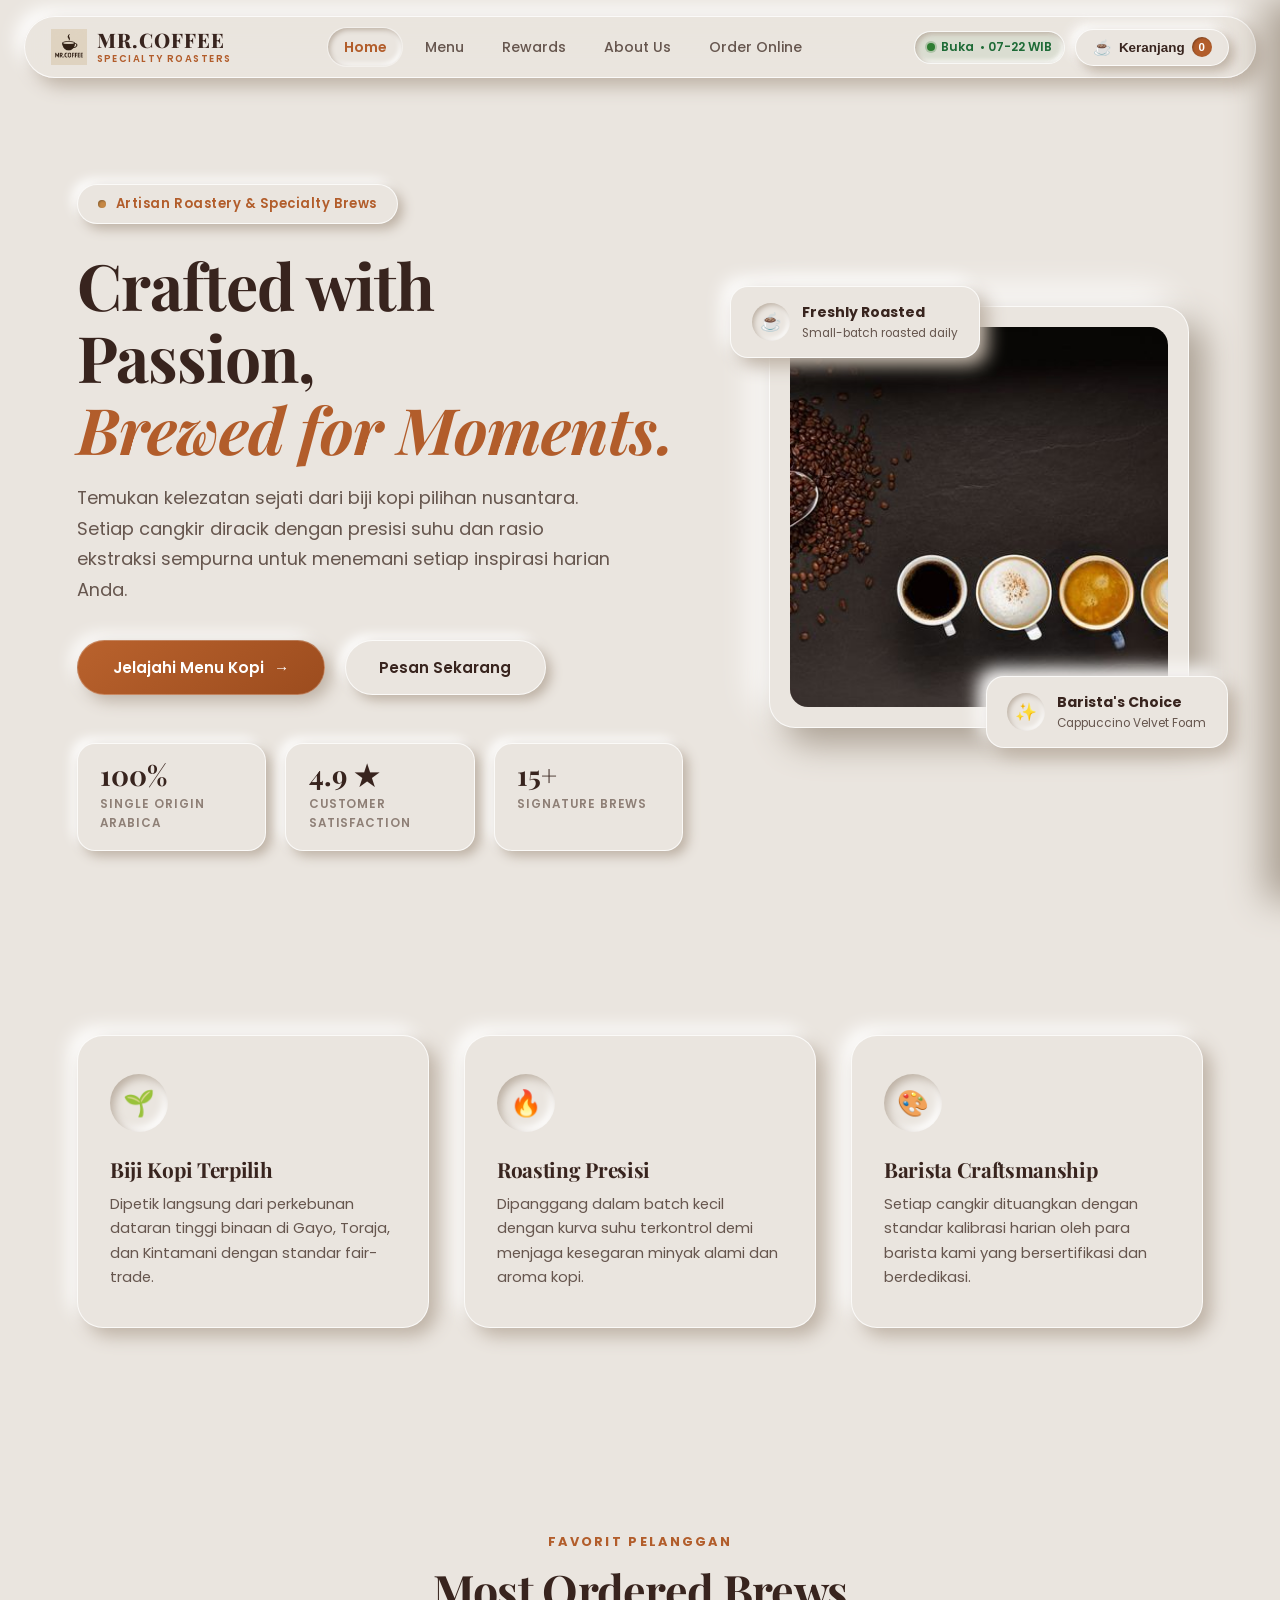
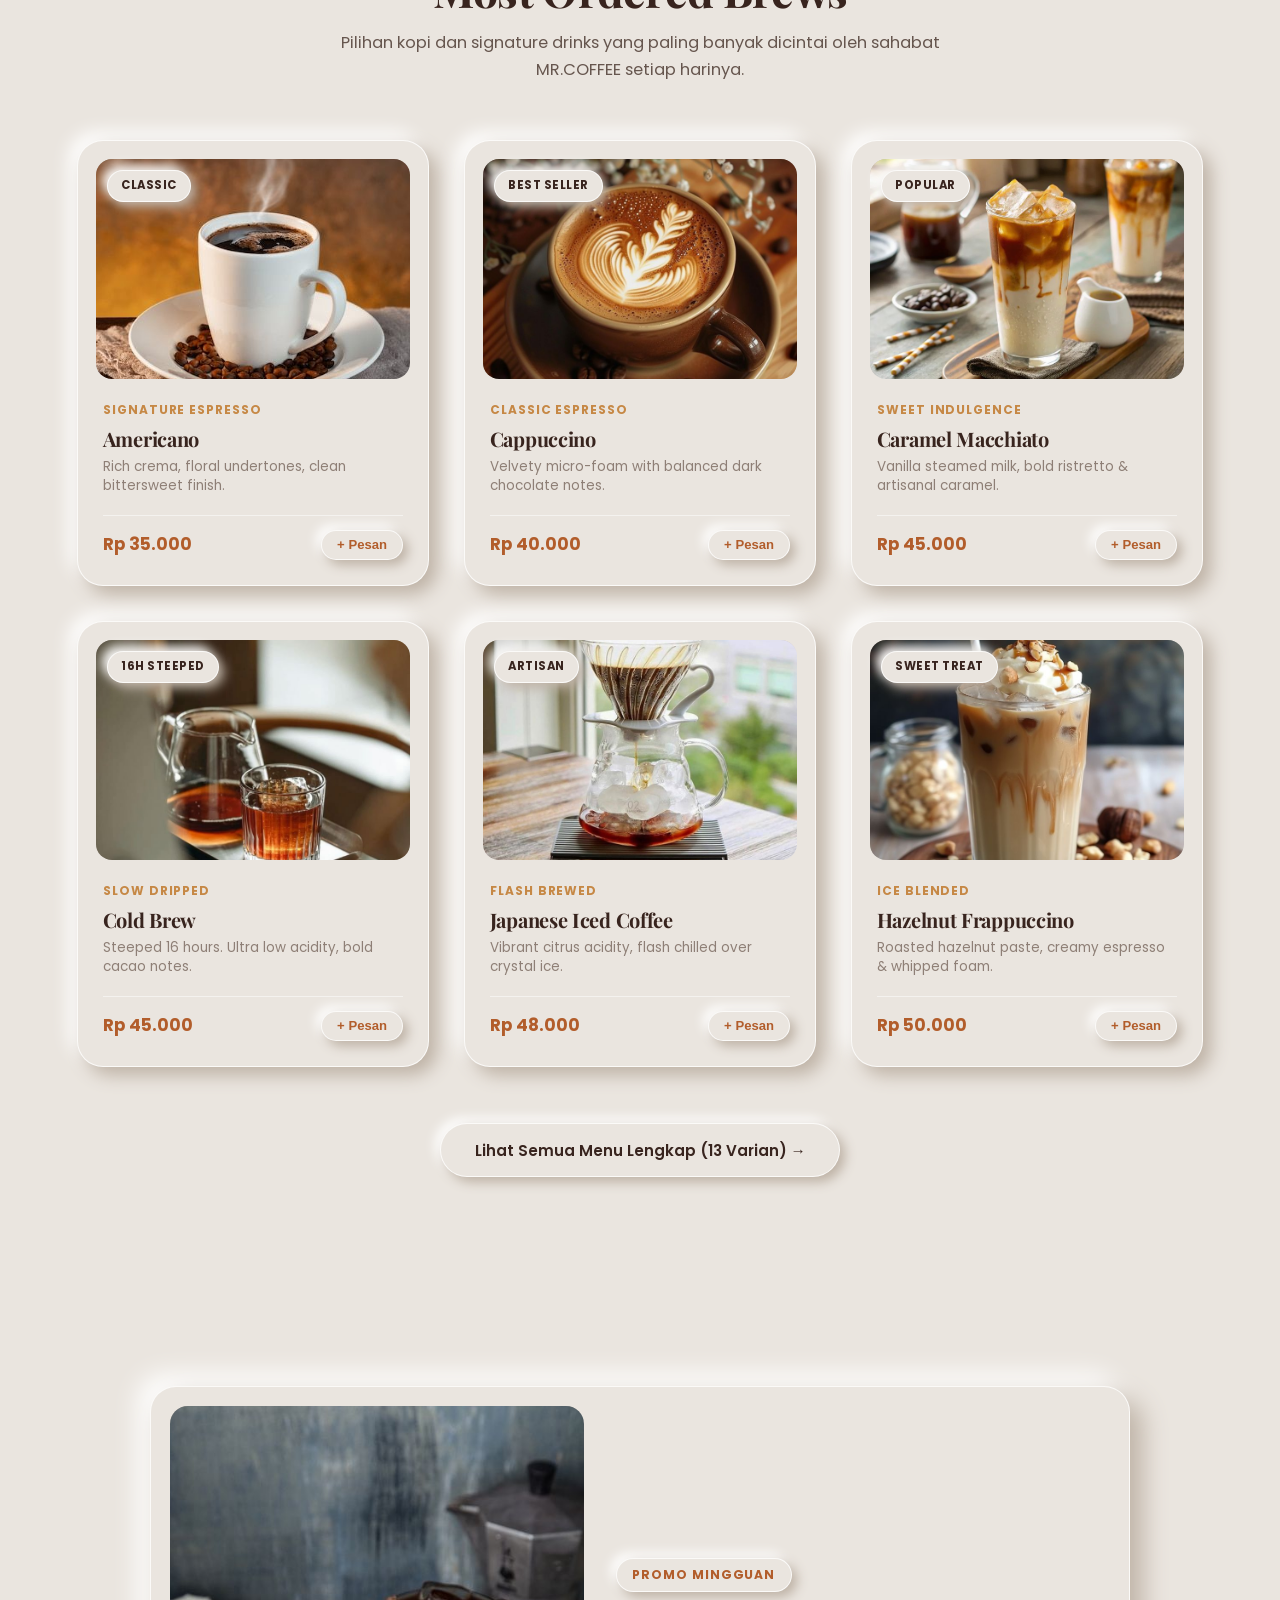
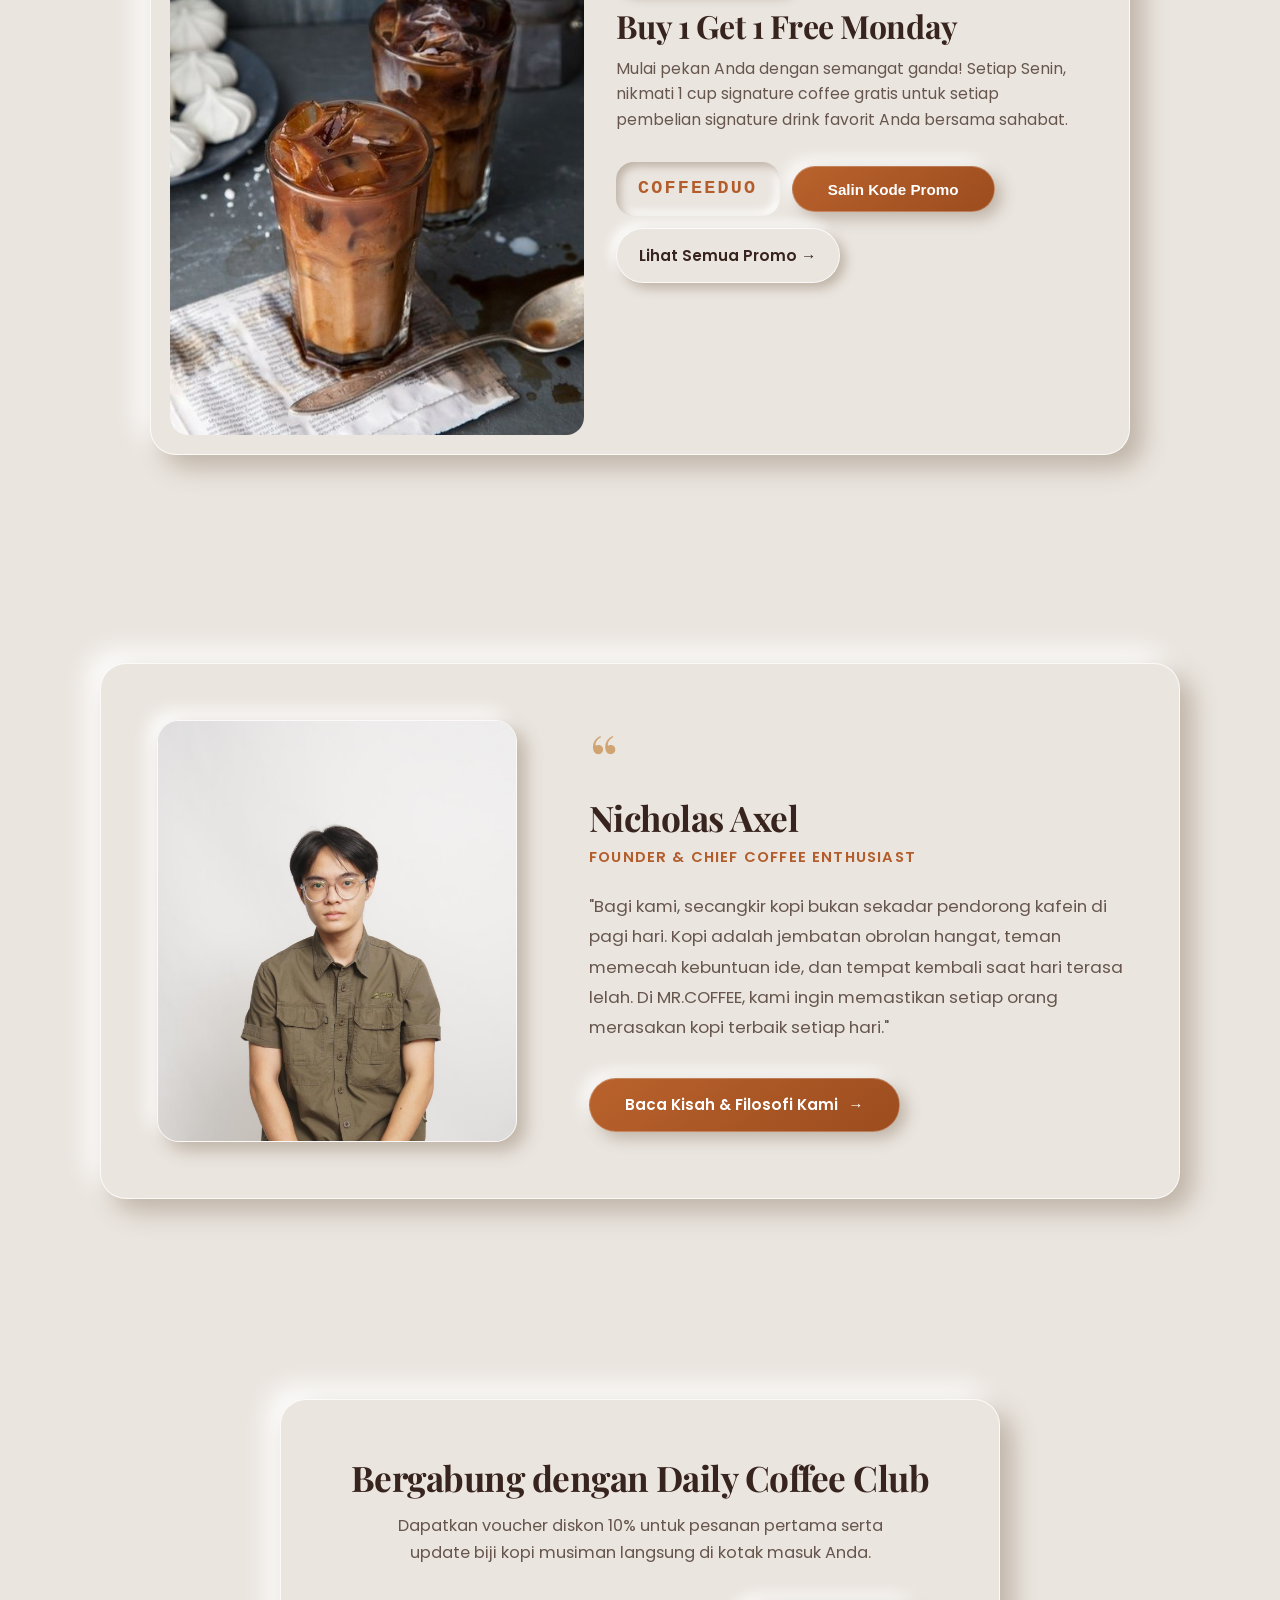
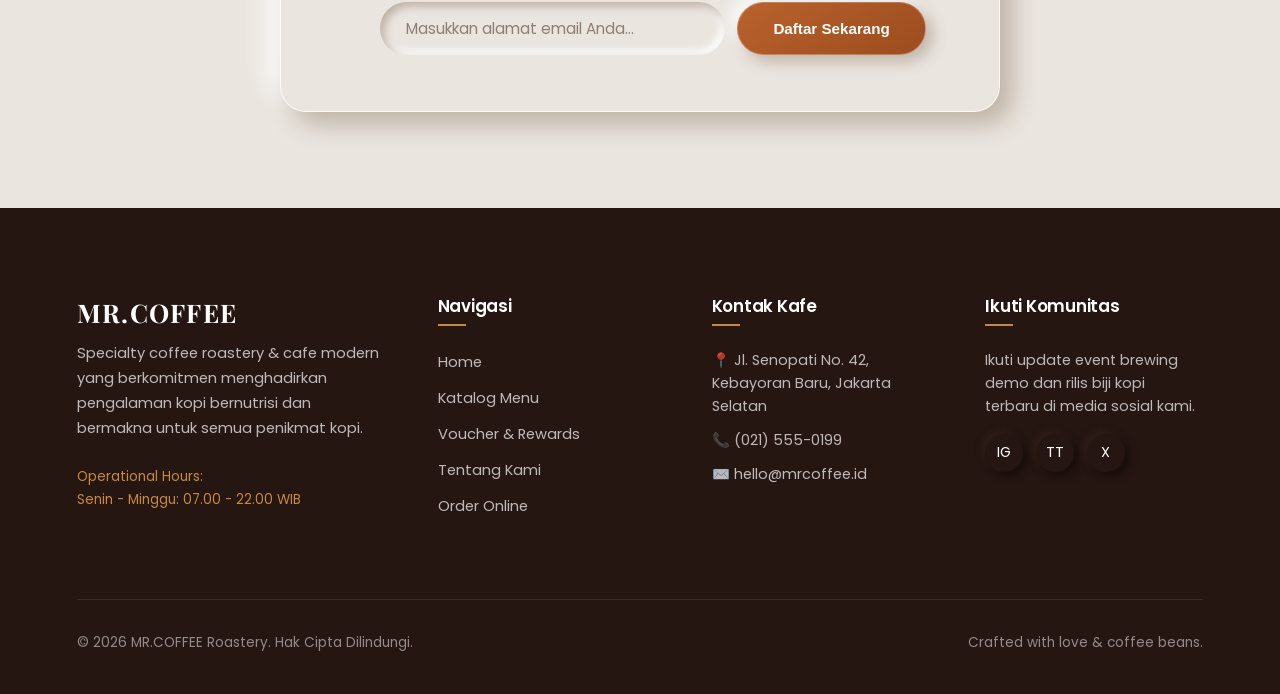
==== commit ed9569fc: "fix: resolve mobile navbar overflow, truncated cart button, and overlapping hero badge" ====
--- a/index.html
+++ b/index.html
@@ -42,7 +42,8 @@
             <div class="nav-actions">
                 <div class="store-status-badge"></div>
                 <button class="cart-trigger-btn" aria-label="Lihat Keranjang">
-                    <span>☕ Keranjang</span>
+                    <span class="cart-btn-icon">☕</span>
+                    <span class="cart-btn-text">Keranjang</span>
                     <span class="cart-badge">0</span>
                 </button>
                 <button class="hamburger" aria-label="Toggle Menu">
--- a/css/style.css
+++ b/css/style.css
@@ -110,33 +110,36 @@
 }
 
 .navbar {
+    position: relative;
     pointer-events: auto;
     display: flex;
     justify-content: space-between;
     align-items: center;
-    padding: 0.75rem 2rem;
-    background: rgba(234, 229, 223, 0.92);
+    gap: 1.2rem;
+    padding: 0.65rem 1.6rem;
+    background: rgba(234, 229, 223, 0.94);
     backdrop-filter: blur(14px);
     -webkit-backdrop-filter: blur(14px);
     box-shadow: var(--nm-flat);
     border-radius: var(--radius-pill);
     border: var(--border-bevel);
     width: 100%;
-    max-width: 1200px;
+    max-width: 1240px;
     transition: var(--transition-smooth);
 }
 
 .navbar.scrolled {
-    padding: 0.65rem 1.8rem;
+    padding: 0.55rem 1.5rem;
     box-shadow: var(--nm-flat-lg);
 }
 
 .logo {
     display: flex;
     align-items: center;
-    gap: 12px;
+    gap: 10px;
     cursor: pointer;
     transition: transform 0.3s ease;
+    flex-shrink: 0;
 }
 
 .logo:hover {
@@ -144,7 +147,7 @@
 }
 
 .logo img {
-    height: 38px;
+    height: 36px;
     width: auto;
     object-fit: contain;
     mix-blend-mode: multiply;
@@ -156,16 +159,17 @@
 }
 
 .logo h1 {
-    font-size: 1.35rem;
+    font-size: 1.25rem;
     font-weight: 800;
     letter-spacing: 0.05em;
     color: var(--primary-color);
     margin: 0;
+    line-height: 1.15;
 }
 
 .logo-tagline {
-    font-size: 0.62rem;
-    letter-spacing: 0.16em;
+    font-size: 0.6rem;
+    letter-spacing: 0.15em;
     text-transform: uppercase;
     color: var(--accent-color);
     font-weight: 600;
@@ -174,18 +178,21 @@
 .nav-links {
     display: flex;
     list-style: none;
-    gap: 0.6rem;
-    align-items: center;
+    gap: 0.35rem;
+    align-items: center;
+    flex-shrink: 0;
 }
 
 .nav-links a {
     color: var(--text-muted);
     font-weight: 500;
-    font-size: 0.92rem;
-    padding: 0.5rem 1.15rem;
+    font-size: 0.88rem;
+    padding: 0.45rem 0.95rem;
     border-radius: var(--radius-pill);
     transition: var(--transition-smooth);
     border: 1px solid transparent;
+    white-space: nowrap;
+    display: inline-block;
 }
 
 .nav-links a:hover {
@@ -205,29 +212,42 @@
 .nav-actions {
     display: flex;
     align-items: center;
-    gap: 0.9rem;
+    gap: 0.65rem;
+    flex-shrink: 0;
 }
 
 /* Nav Cart Button */
 .cart-trigger-btn {
-    display: flex;
-    align-items: center;
-    gap: 9px;
-    background: var(--nm-surface);
-    color: var(--primary-color);
-    border: var(--border-bevel);
-    padding: 0.55rem 1.25rem;
+    display: inline-flex;
+    align-items: center;
+    gap: 7px;
+    background: var(--nm-surface);
+    color: var(--primary-color);
+    border: var(--border-bevel);
+    padding: 0.48rem 1.05rem;
     border-radius: var(--radius-pill);
     font-weight: 600;
-    font-size: 0.88rem;
+    font-size: 0.84rem;
     cursor: pointer;
     box-shadow: var(--nm-flat-sm);
     transition: var(--transition-smooth);
+    white-space: nowrap;
+    flex-shrink: 0;
+}
+
+.cart-btn-icon {
+    font-size: 0.95rem;
+    line-height: 1;
+}
+
+.cart-btn-text {
+    display: inline;
 }
 
 .cart-trigger-btn:hover {
     box-shadow: var(--nm-hover);
     color: var(--accent-color);
+
     transform: translateY(-2px);
 }
 
@@ -361,18 +381,20 @@
     display: inline-flex;
     align-items: center;
     justify-content: center;
-    gap: 6px;
-    background: var(--nm-surface);
-    color: var(--accent-color);
-    border: var(--border-bevel);
-    padding: 0.65rem 1.25rem;
+    gap: 5px;
+    background: var(--nm-surface);
+    color: var(--accent-color);
+    border: var(--border-bevel);
+    padding: 0.42rem 0.95rem;
     border-radius: var(--radius-pill);
-    font-size: 0.86rem;
+    font-size: 0.82rem;
     font-weight: 600;
     cursor: pointer;
     box-shadow: var(--nm-flat-sm);
     transition: var(--transition-smooth);
-    width: 100%;
+    width: auto;
+    white-space: nowrap;
+    flex-shrink: 0;
 }
 
 .btn-quick-add:hover {
@@ -835,16 +857,18 @@
     align-items: center;
     justify-content: space-between;
     margin-top: auto;
-    padding-top: 1rem;
+    padding-top: 0.85rem;
     border-top: 1px solid rgba(255, 255, 255, 0.5);
-    gap: 12px;
+    gap: 8px;
 }
 
 .product-card .price {
     color: var(--accent-color);
     font-weight: 700;
-    font-size: 1.18rem;
+    font-size: 1.05rem;
     font-family: var(--font-sans);
+    white-space: nowrap;
+    flex-shrink: 0;
 }
 
 /* ==========================================================================
@@ -1533,7 +1557,7 @@
     }
 }
 
-@media screen and (max-width: 768px) {
+@media screen and (max-width: 992px) {
     header {
         top: 0.6rem;
         padding: 0 0.8rem;
@@ -1541,25 +1565,29 @@
 
     .navbar {
         width: 100%;
-        border-radius: var(--radius-md);
-        padding: 0.7rem 1.2rem;
+        border-radius: var(--radius-pill);
+        padding: 0.55rem 1.1rem;
+        gap: 0.6rem;
     }
 
     .nav-links {
         display: none;
         position: absolute;
-        top: 100%;
+        top: calc(100% + 8px);
         left: 0;
         width: 100%;
-        background: var(--nm-surface);
-        box-shadow: var(--nm-flat-lg);
-        border-radius: var(--radius-md);
-        margin-top: 8px;
-        padding: 1.5rem;
+        background: rgba(234, 229, 223, 0.98);
+        backdrop-filter: blur(16px);
+        -webkit-backdrop-filter: blur(16px);
+        box-shadow: 0 16px 36px rgba(56, 36, 30, 0.22);
+        border-radius: var(--radius-lg);
+        margin-top: 0;
+        padding: 1.25rem;
         flex-direction: column;
         align-items: stretch;
-        gap: 0.8rem;
+        gap: 0.6rem;
         border: var(--border-bevel);
+        z-index: 1001;
     }
     
     .nav-links.active {
@@ -1568,6 +1596,16 @@
     
     .hamburger {
         display: flex;
+        align-items: center;
+        justify-content: center;
+        width: 36px;
+        height: 36px;
+        padding: 6px;
+        border-radius: var(--radius-sm);
+        background: var(--nm-surface);
+        border: var(--border-bevel);
+        box-shadow: var(--nm-flat-sm);
+        flex-shrink: 0;
     }
     
     .reward-card {
@@ -1598,6 +1636,195 @@
     
     .cart-drawer {
         max-width: 100%;
+    }
+}
+
+@media screen and (max-width: 768px) {
+    header {
+        top: 0.45rem;
+        padding: 0 0.6rem;
+    }
+
+    .navbar {
+        padding: 0.42rem 0.75rem;
+        gap: 6px;
+    }
+
+    .logo {
+        gap: 7px;
+    }
+
+    .logo img {
+        height: 28px;
+        width: auto;
+    }
+
+    .logo h1 {
+        font-size: 1.05rem;
+        letter-spacing: 0.02em;
+    }
+
+    .logo-tagline {
+        display: none;
+    }
+
+    .nav-actions {
+        gap: 5px;
+    }
+
+    .store-status-badge {
+        padding: 0.28rem 0.55rem;
+        font-size: 0.72rem;
+        gap: 4px;
+        height: 32px;
+    }
+
+    .cart-btn-text {
+        display: none;
+    }
+
+    .cart-trigger-btn {
+        padding: 0.35rem 0.65rem;
+        gap: 4px;
+        height: 34px;
+        font-size: 0.92rem;
+        border-radius: var(--radius-pill);
+    }
+
+    .cart-badge {
+        min-width: 17px;
+        height: 17px;
+        font-size: 0.68rem;
+        padding: 0 4px;
+    }
+
+    .hamburger {
+        width: 34px;
+        height: 34px;
+        padding: 5px;
+    }
+
+    .hamburger span {
+        width: 18px;
+        height: 2px;
+    }
+
+    /* Fix Hero section and floating badges on mobile */
+    .hero-section {
+        padding: 6.8rem 5% 4rem;
+    }
+
+    .hero-visual {
+        overflow: visible;
+        padding: 0 5px;
+    }
+
+    .floating-glass-badge {
+        padding: 0.5rem 0.85rem;
+        gap: 8px;
+        z-index: 4;
+    }
+
+    .floating-glass-badge h5 {
+        font-size: 0.78rem;
+    }
+
+    .floating-glass-badge p {
+        font-size: 0.68rem;
+    }
+
+    .floating-glass-badge.top-badge {
+        top: 10px;
+        left: 10px;
+    }
+
+    .floating-glass-badge.bottom-badge {
+        bottom: 10px;
+        right: 10px;
+    }
+}
+
+@media screen and (max-width: 600px) {
+    .product-grid {
+        gap: 1.25rem;
+    }
+
+    .product-card {
+        padding: 1rem;
+    }
+
+    .hero-title {
+        font-size: 2.2rem;
+    }
+
+    .hero-btns {
+        flex-direction: column;
+        width: 100%;
+        gap: 10px;
+    }
+
+    .hero-btns .btn-primary,
+    .hero-btns .btn-secondary {
+        width: 100%;
+        text-align: center;
+        justify-content: center;
+    }
+
+    .hero-metrics {
+        gap: 1.2rem;
+        flex-wrap: wrap;
+    }
+
+    .metric-item {
+        flex: 1;
+        min-width: 80px;
+    }
+
+    .section-title {
+        font-size: 1.85rem;
+    }
+
+    .products,
+    .about-brief,
+    .special-reward,
+    .ceo-section,
+    .testimonial-section,
+    .newsletter-section {
+        padding: 4.5rem 5% !important;
+    }
+}
+
+@media screen and (max-width: 400px) {
+    header {
+        padding: 0 0.4rem;
+    }
+
+    .navbar {
+        padding: 0.38rem 0.55rem;
+        gap: 4px;
+    }
+
+    .logo h1 {
+        font-size: 0.95rem;
+    }
+
+    .logo img {
+        height: 25px;
+    }
+
+    .store-status-badge {
+        padding: 0.25rem 0.45rem;
+        font-size: 0.68rem;
+    }
+
+    .cart-trigger-btn {
+        padding: 0.3rem 0.52rem;
+    }
+
+    .hamburger {
+        width: 32px;
+        height: 32px;
+        padding: 4px;
     }
 }
 
@@ -1607,15 +1834,17 @@
 .store-status-badge {
     display: inline-flex;
     align-items: center;
-    gap: 7px;
-    padding: 0.4rem 0.95rem;
+    gap: 6px;
+    padding: 0.35rem 0.75rem;
     border-radius: var(--radius-pill);
-    font-size: 0.78rem;
+    font-size: 0.76rem;
     font-weight: 600;
     white-space: nowrap;
     border: var(--border-bevel);
     box-shadow: var(--nm-inset-sm);
     transition: var(--transition-smooth);
+    flex-shrink: 0;
+    cursor: help;
 }
 
 .store-status-badge.open {
@@ -1651,16 +1880,13 @@
     50% { transform: scale(1.35); opacity: 0.65; }
 }
 
-@media (max-width: 900px) {
-    .store-status-badge {
-        font-size: 0.72rem;
-        padding: 0.3rem 0.7rem;
-    }
-}
-
-@media (max-width: 680px) {
+.store-status-badge span.badge-long-text {
+    display: none;
+}
+
+@media (min-width: 1240px) {
     .store-status-badge span.badge-long-text {
-        display: none;
+        display: inline;
     }
 }
 
@@ -1987,6 +2213,218 @@
     box-shadow: var(--nm-hover);
 }
 
+/* Drag handle for mobile bottom sheet */
+.pos-drag-handle {
+    display: none;
+    width: 44px;
+    height: 5px;
+    background: rgba(56, 36, 30, 0.22);
+    border-radius: var(--radius-pill);
+    margin: 10px auto 4px;
+    flex-shrink: 0;
+}
+
+/* Chagee-Style Size & Milk 2x2 Grid */
+.pos-size-milk-grid {
+    display: grid;
+    grid-template-columns: repeat(2, 1fr);
+    gap: 10px;
+}
+
+.pos-size-milk-card {
+    background: var(--nm-surface);
+    border: var(--border-bevel);
+    border-radius: var(--radius-md);
+    box-shadow: var(--nm-flat-sm);
+    padding: 0.85rem 0.95rem;
+    cursor: pointer;
+    transition: var(--transition-smooth);
+    display: flex;
+    flex-direction: column;
+    justify-content: space-between;
+    gap: 6px;
+    user-select: none;
+    position: relative;
+    border: 1.5px solid transparent;
+}
+
+.pos-size-milk-card:hover {
+    box-shadow: var(--nm-hover);
+    transform: translateY(-2px);
+}
+
+.pos-size-milk-card.active {
+    box-shadow: var(--nm-inset-sm);
+    border-color: var(--accent-color);
+    background: rgba(178, 93, 43, 0.05);
+}
+
+.pos-size-card-header {
+    display: flex;
+    align-items: center;
+    justify-content: space-between;
+    gap: 6px;
+}
+
+.pos-size-name {
+    font-size: 0.88rem;
+    font-weight: 700;
+    color: var(--primary-color);
+}
+
+.pos-milk-name {
+    font-size: 0.78rem;
+    color: var(--text-muted);
+    line-height: 1.3;
+}
+
+.pos-size-milk-card.active .pos-size-name {
+    color: var(--accent-color);
+}
+
+.pos-size-price-tag {
+    font-size: 0.76rem;
+    font-weight: 700;
+    color: var(--accent-color);
+    background: rgba(178, 93, 43, 0.1);
+    padding: 2px 7px;
+    border-radius: var(--radius-pill);
+    display: inline-block;
+    align-self: flex-start;
+}
+
+/* Mobile Floating Cart Action Pill Bar */
+.mobile-floating-cart-bar {
+    display: none;
+    position: fixed;
+    bottom: max(14px, env(safe-area-inset-bottom));
+    left: 14px;
+    right: 14px;
+    z-index: 990;
+    background: rgba(234, 229, 223, 0.96);
+    backdrop-filter: blur(14px);
+    -webkit-backdrop-filter: blur(14px);
+    border: var(--border-bevel);
+    border-radius: var(--radius-pill);
+    box-shadow: 0 10px 28px rgba(56, 36, 30, 0.22), var(--nm-flat-sm);
+    padding: 0.75rem 1.2rem;
+    align-items: center;
+    justify-content: space-between;
+    cursor: pointer;
+    transition: transform 0.3s cubic-bezier(0.16, 1, 0.3, 1), opacity 0.3s ease;
+    animation: floatingCartSlideUp 0.35s cubic-bezier(0.16, 1, 0.3, 1);
+}
+
+@keyframes floatingCartSlideUp {
+    from { transform: translateY(40px); opacity: 0; }
+    to { transform: translateY(0); opacity: 1; }
+}
+
+.floating-cart-left {
+    display: flex;
+    align-items: center;
+    gap: 10px;
+}
+
+.floating-cart-icon {
+    font-size: 1.25rem;
+    background: var(--nm-surface);
+    box-shadow: var(--nm-flat-sm);
+    width: 36px;
+    height: 36px;
+    border-radius: 50%;
+    display: flex;
+    align-items: center;
+    justify-content: center;
+}
+
+.floating-cart-text {
+    display: flex;
+    flex-direction: column;
+    text-align: left;
+}
+
+.floating-cart-count {
+    font-size: 0.88rem;
+    font-weight: 700;
+    color: var(--primary-color);
+}
+
+.floating-cart-price {
+    font-size: 0.8rem;
+    color: var(--accent-color);
+    font-weight: 600;
+}
+
+.floating-cart-cta {
+    display: flex;
+    align-items: center;
+    gap: 6px;
+    background: linear-gradient(135deg, var(--accent-color), var(--accent-hover));
+    color: #ffffff;
+    padding: 0.5rem 1rem;
+    border-radius: var(--radius-pill);
+    font-size: 0.82rem;
+    font-weight: 600;
+    box-shadow: var(--nm-flat-sm);
+}
+
+/* Mobile Responsive Optimization System */
+@media screen and (max-width: 768px) {
+    /* Prevent iOS Safari auto-zoom on input focus */
+    input, select, textarea {
+        font-size: 16px !important;
+    }
+    
+    .mobile-floating-cart-bar.visible {
+        display: flex;
+    }
+}
+
+@media screen and (max-width: 680px) {
+    .pos-modal-backdrop {
+        align-items: flex-end;
+        padding: 0;
+    }
+
+    .pos-modal {
+        width: 100%;
+        max-width: 100%;
+        border-radius: 24px 24px 0 0;
+        max-height: 88vh;
+        transform: translateY(100%);
+        border-bottom: none;
+    }
+
+    .pos-modal-backdrop.active .pos-modal {
+        transform: translateY(0);
+    }
+
+    .pos-drag-handle {
+        display: block;
+    }
+
+    .pos-modal-header {
+        padding: 0.5rem 1.2rem 0.75rem;
+    }
+
+    .pos-modal-body {
+        padding: 1rem 1.2rem;
+        gap: 1rem;
+        -webkit-overflow-scrolling: touch;
+    }
+
+    .pos-modal-footer {
+        padding: 0.85rem 1.2rem;
+        padding-bottom: max(1rem, env(safe-area-inset-bottom));
+    }
+
+    .pos-add-to-order-btn {
+        padding: 0.85rem 1.1rem;
+        font-size: 0.88rem;
+    }
+}
+
 /* ==========================================================================
    CART ITEM OPTIONS & REORDER BANNER
    ========================================================================== */
